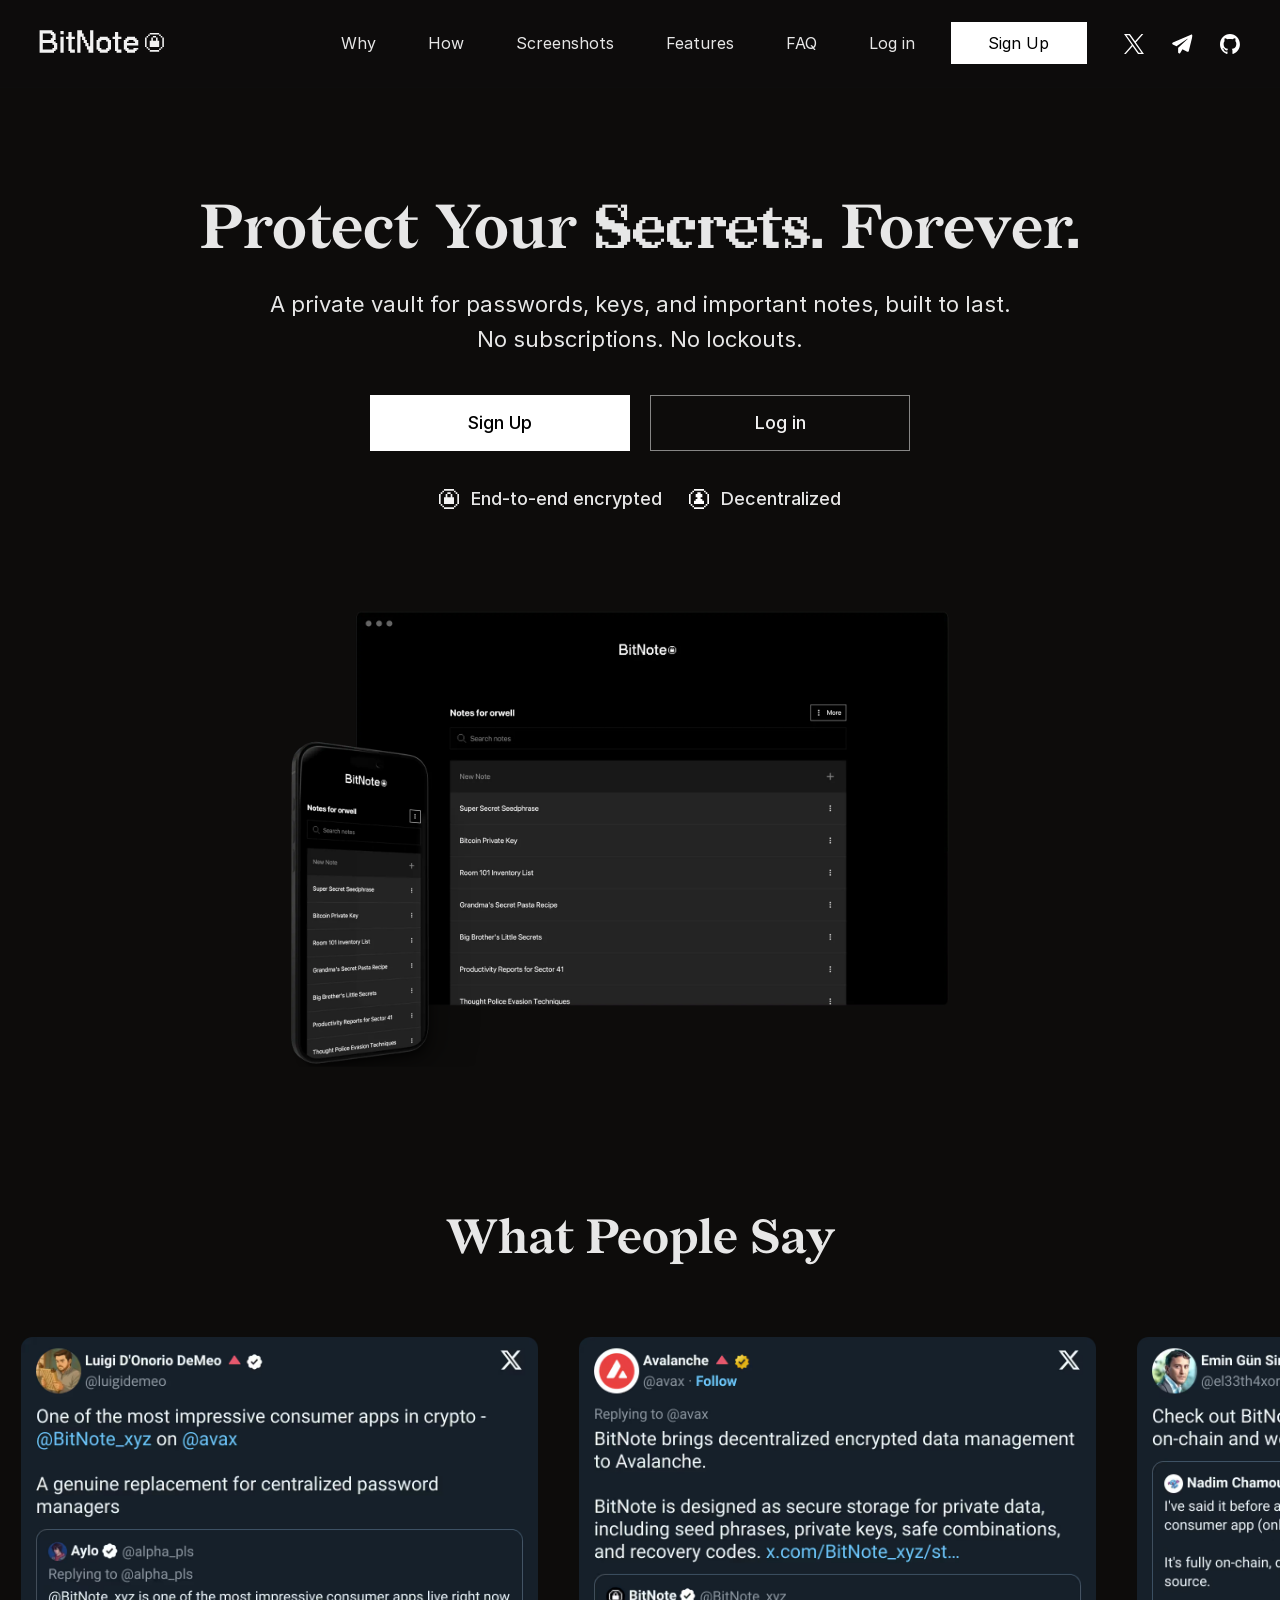
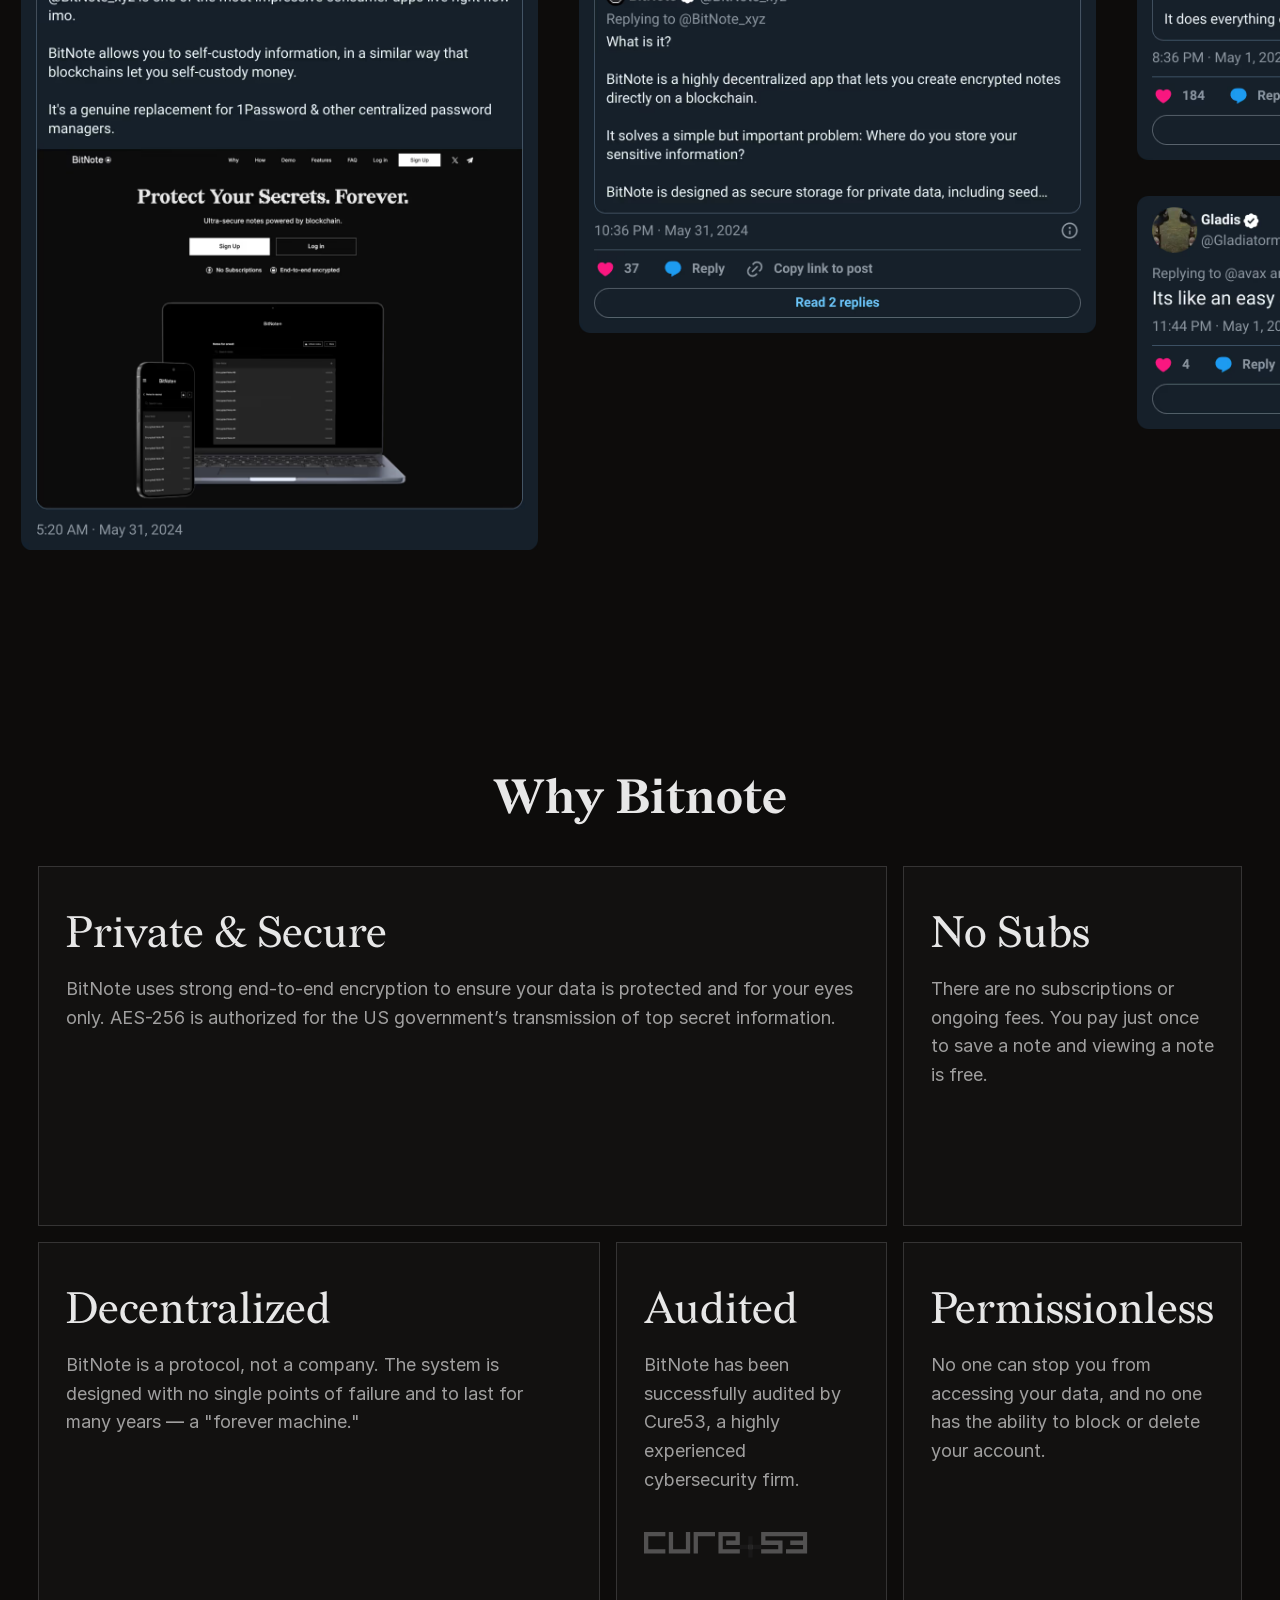
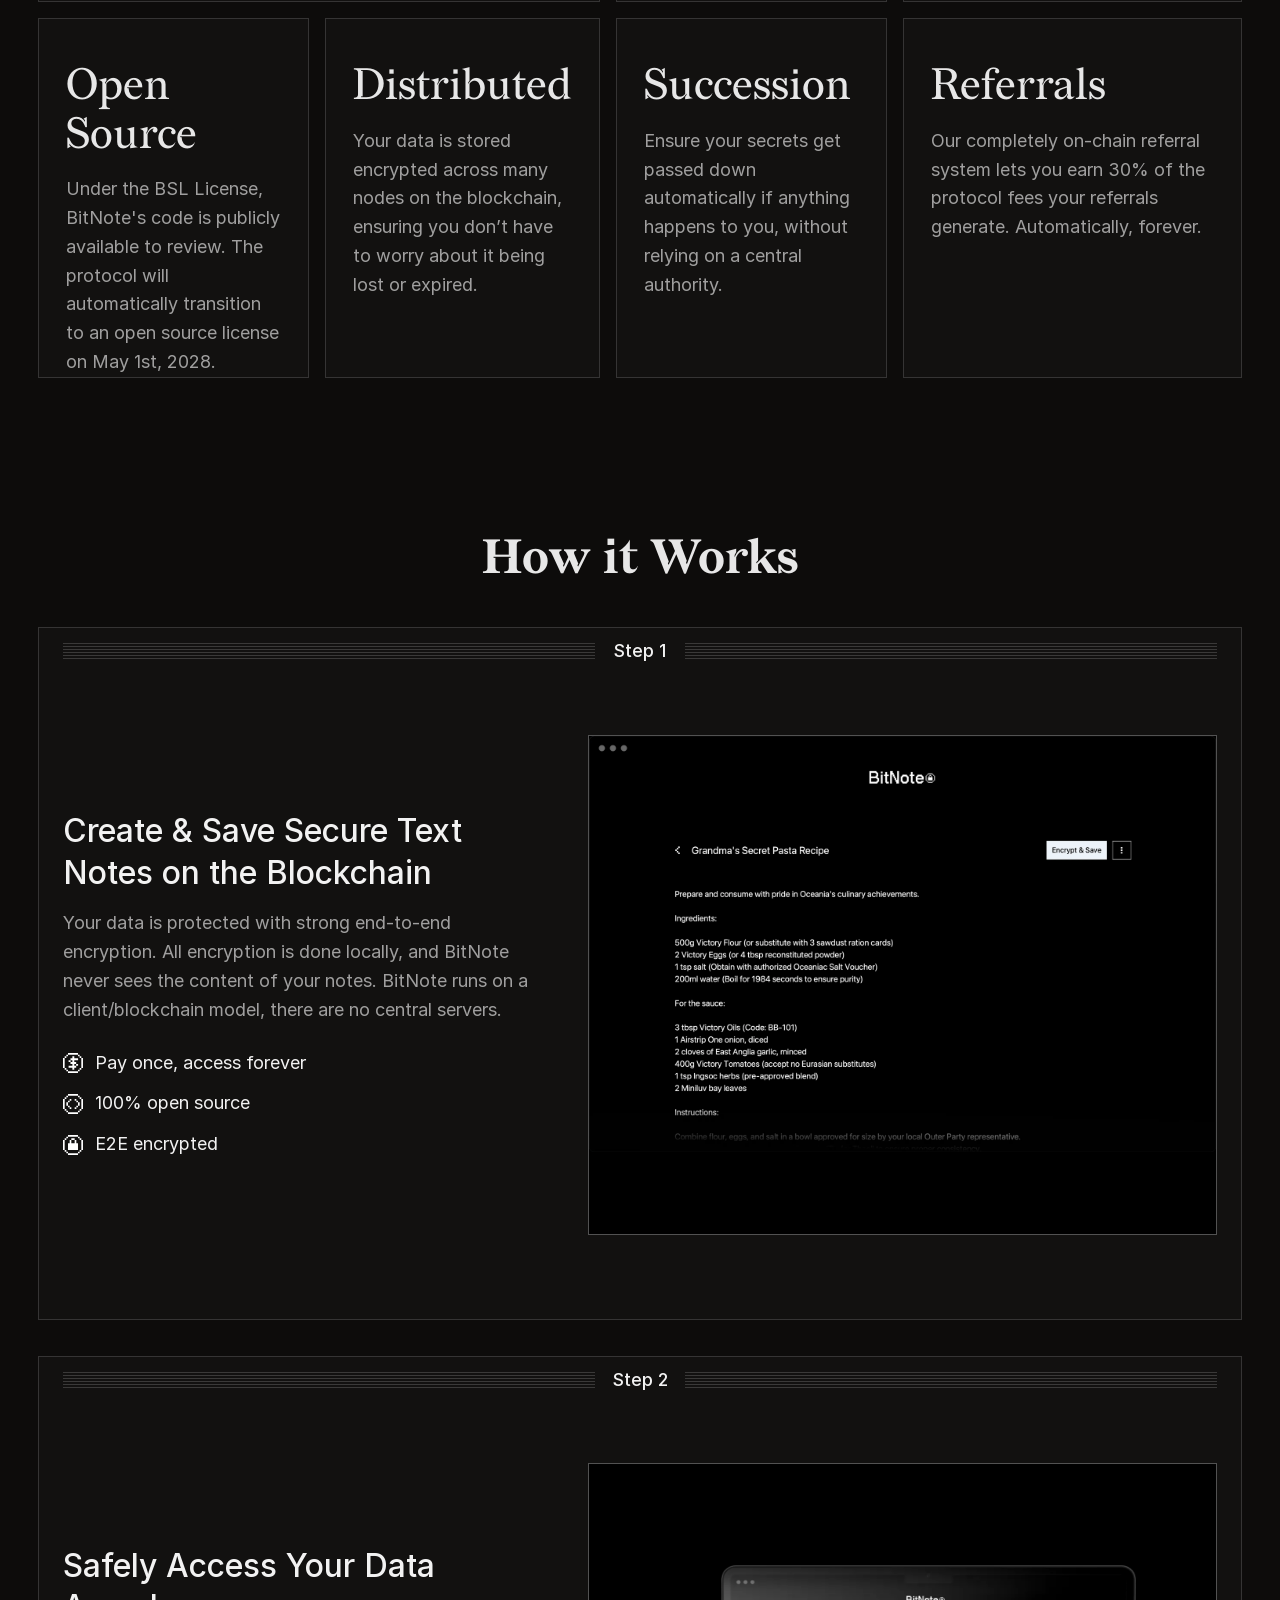
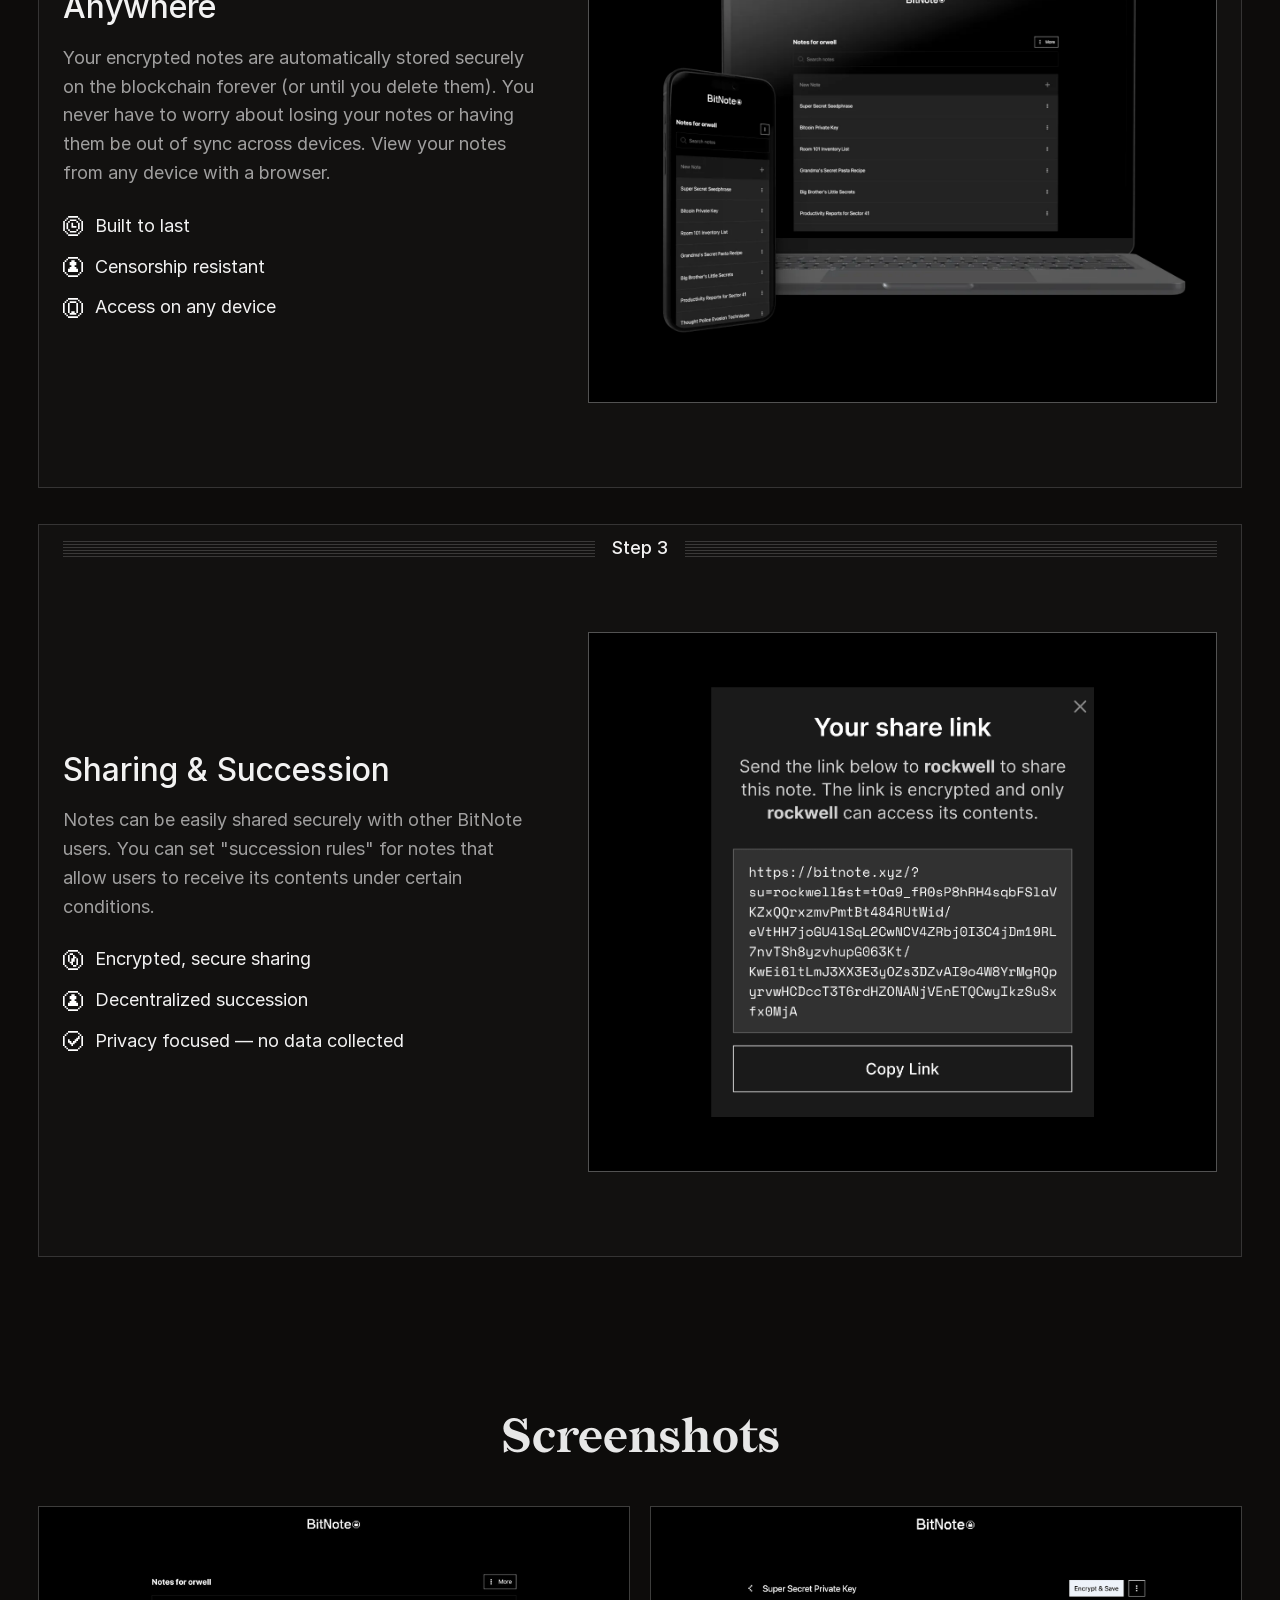
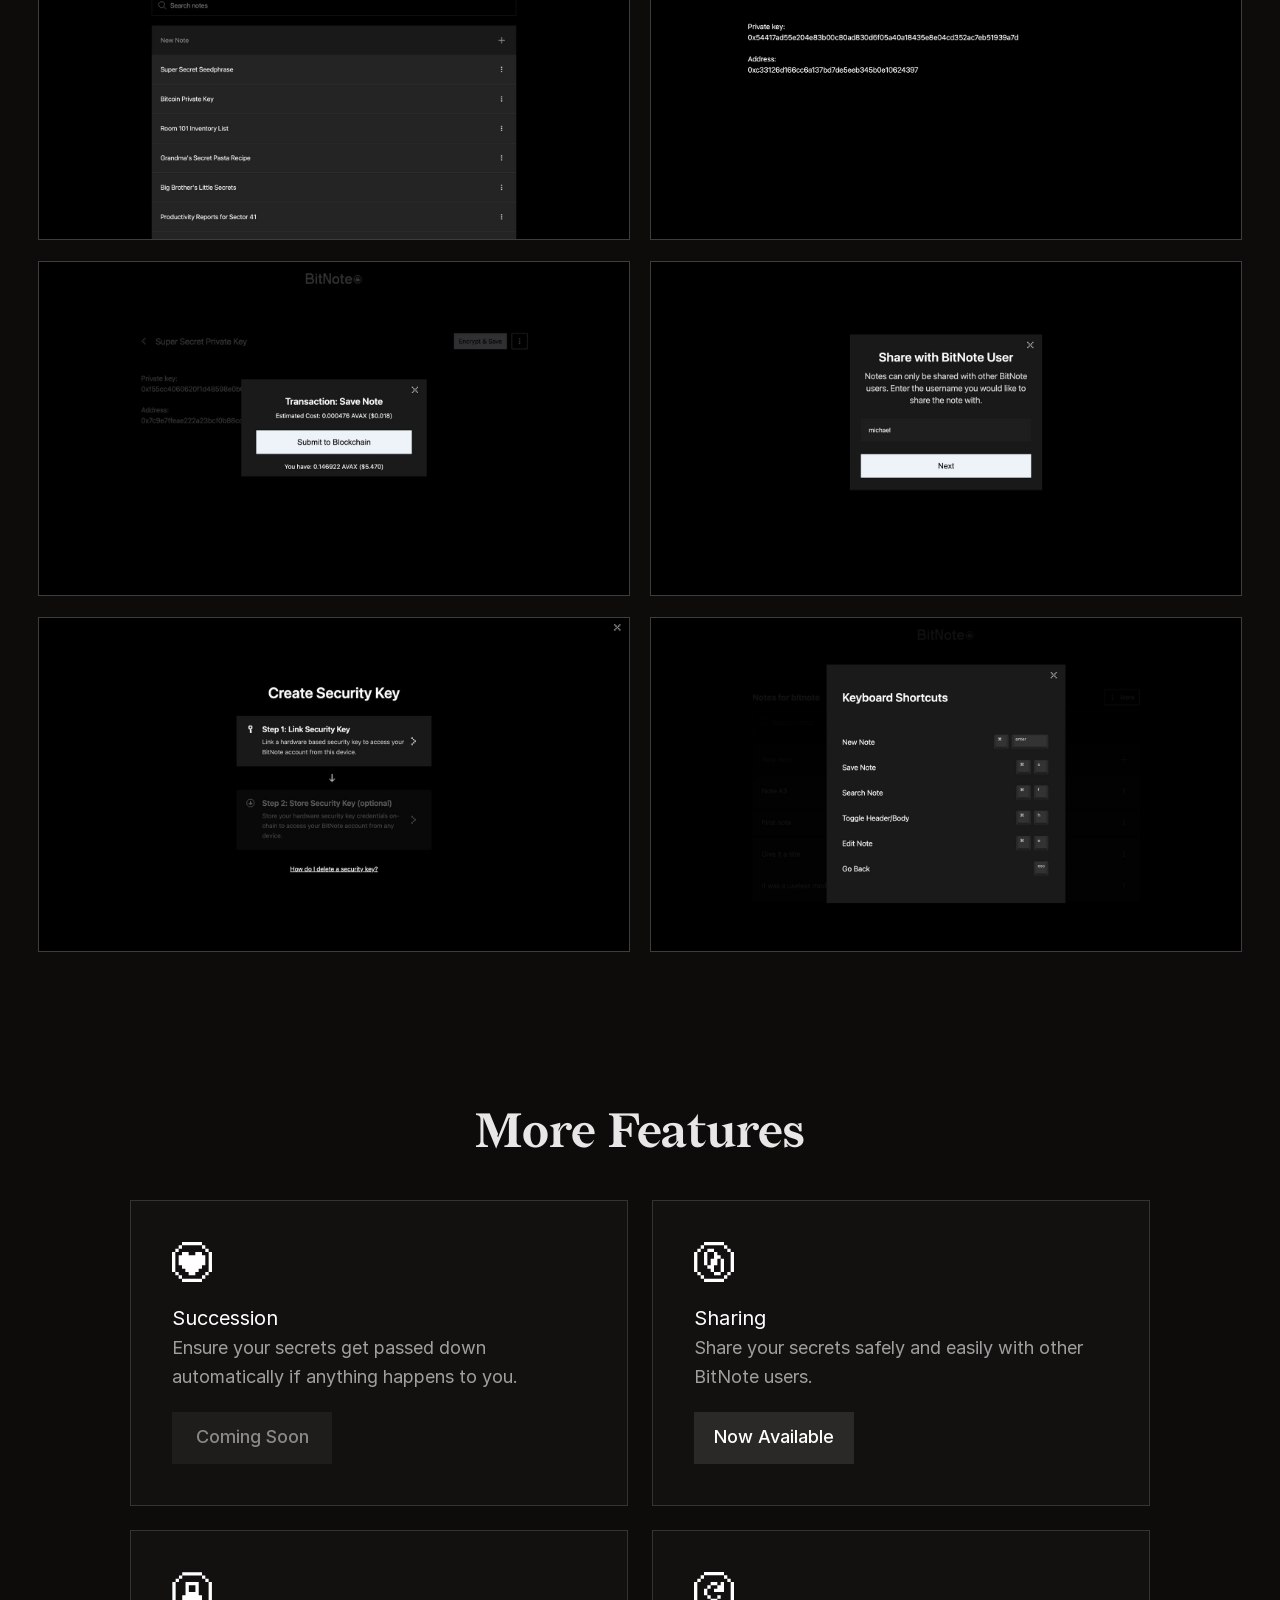
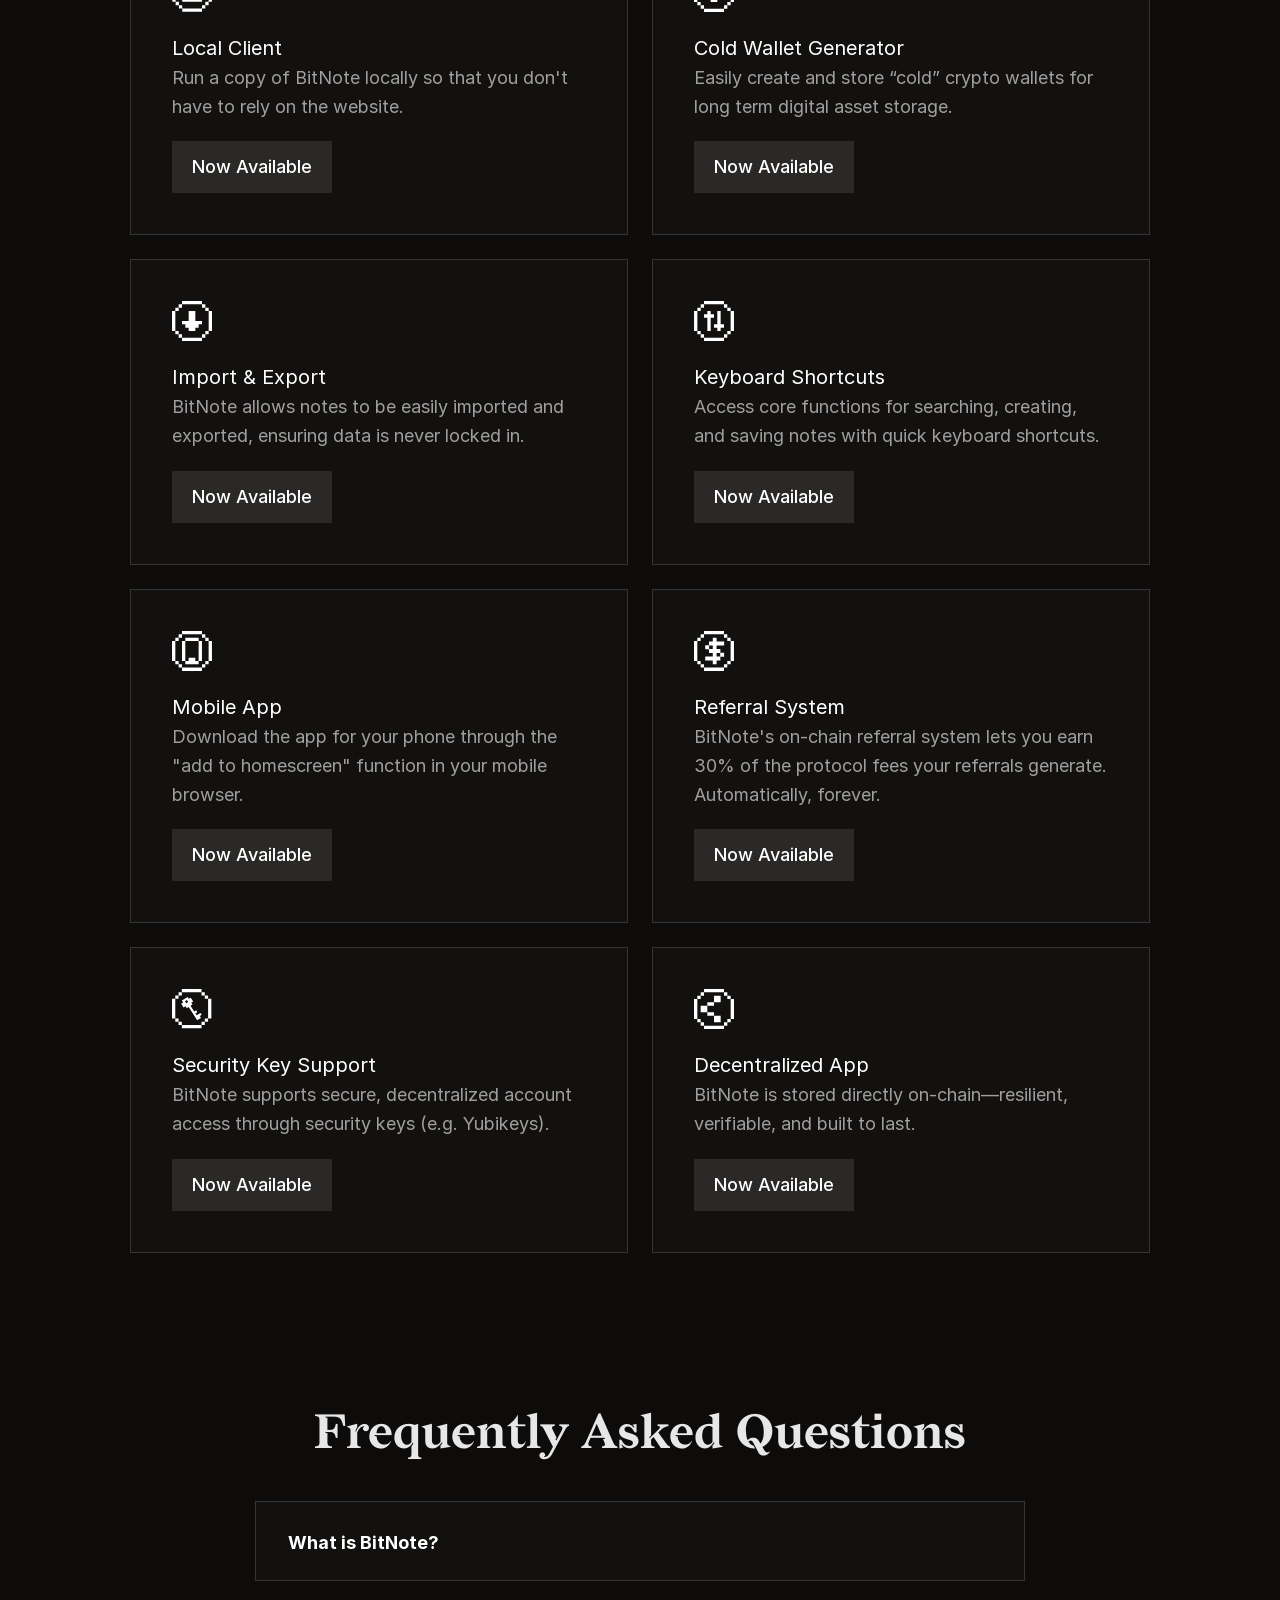
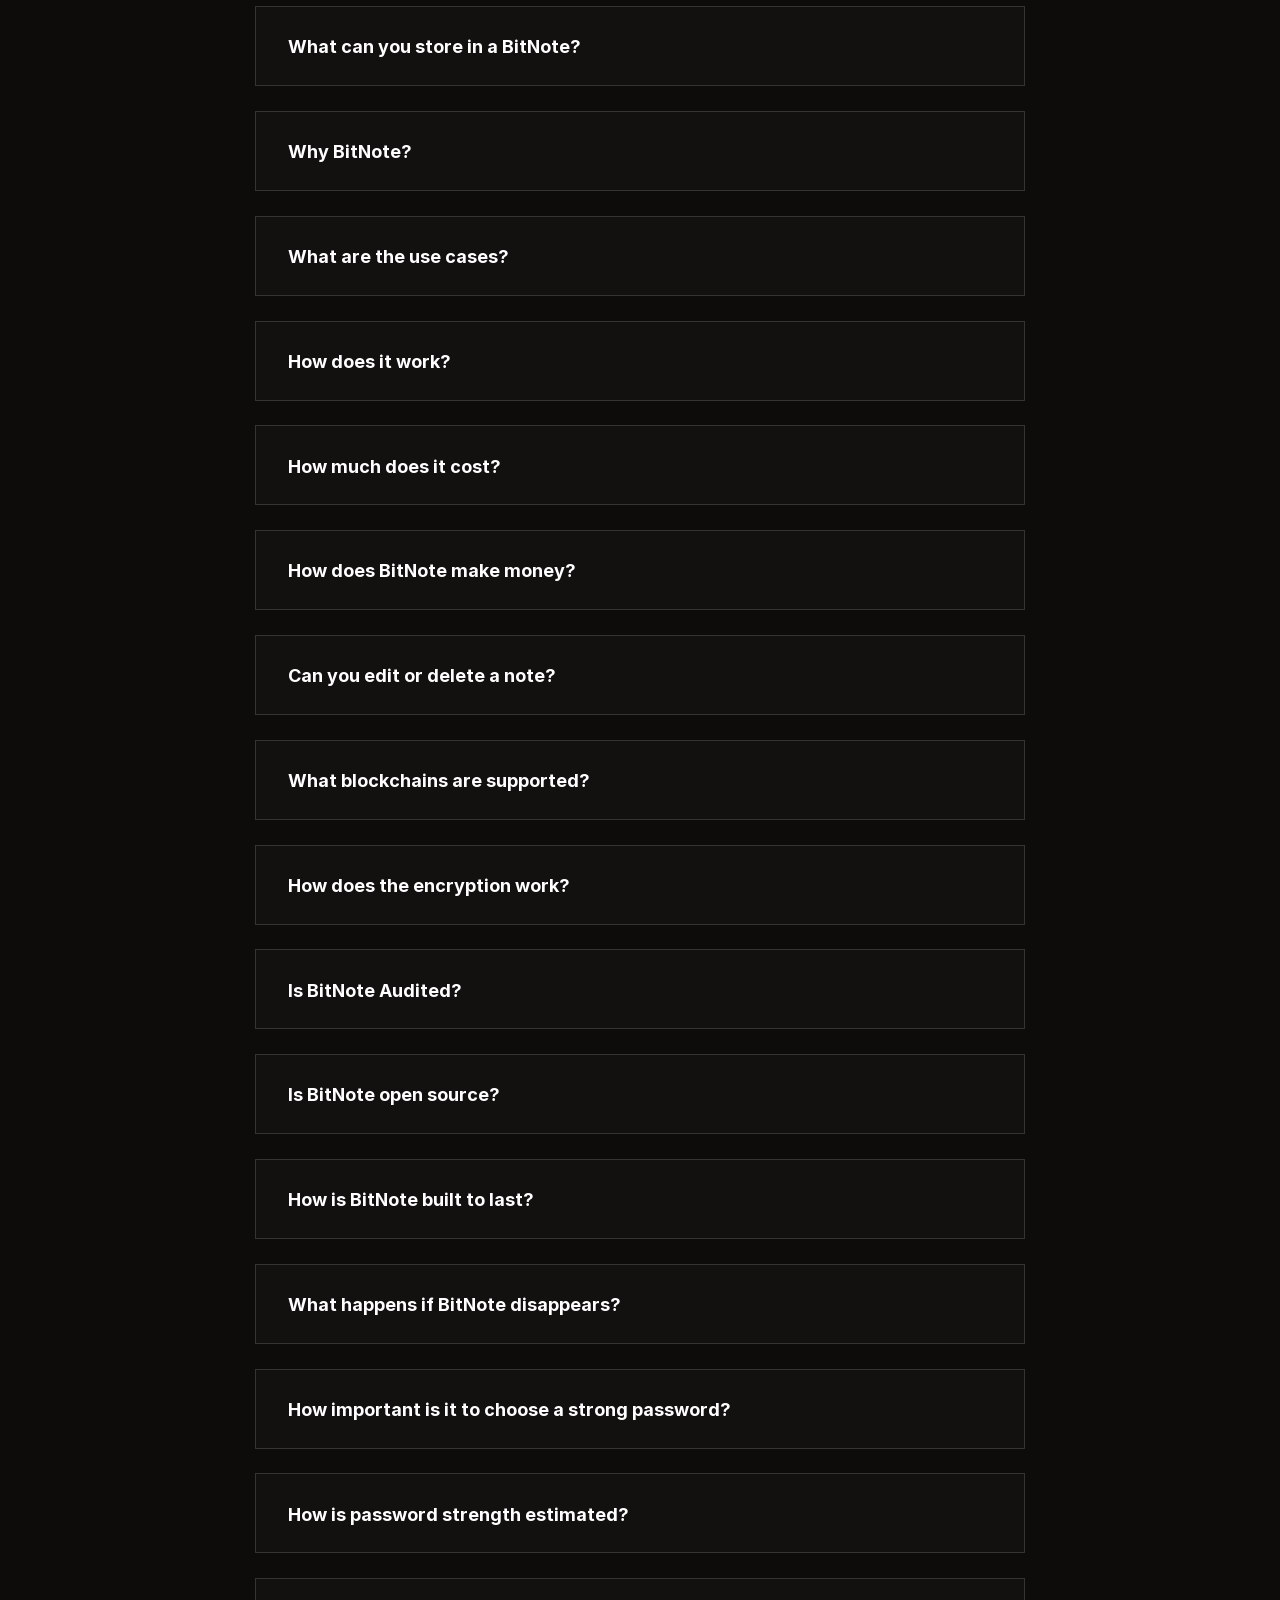
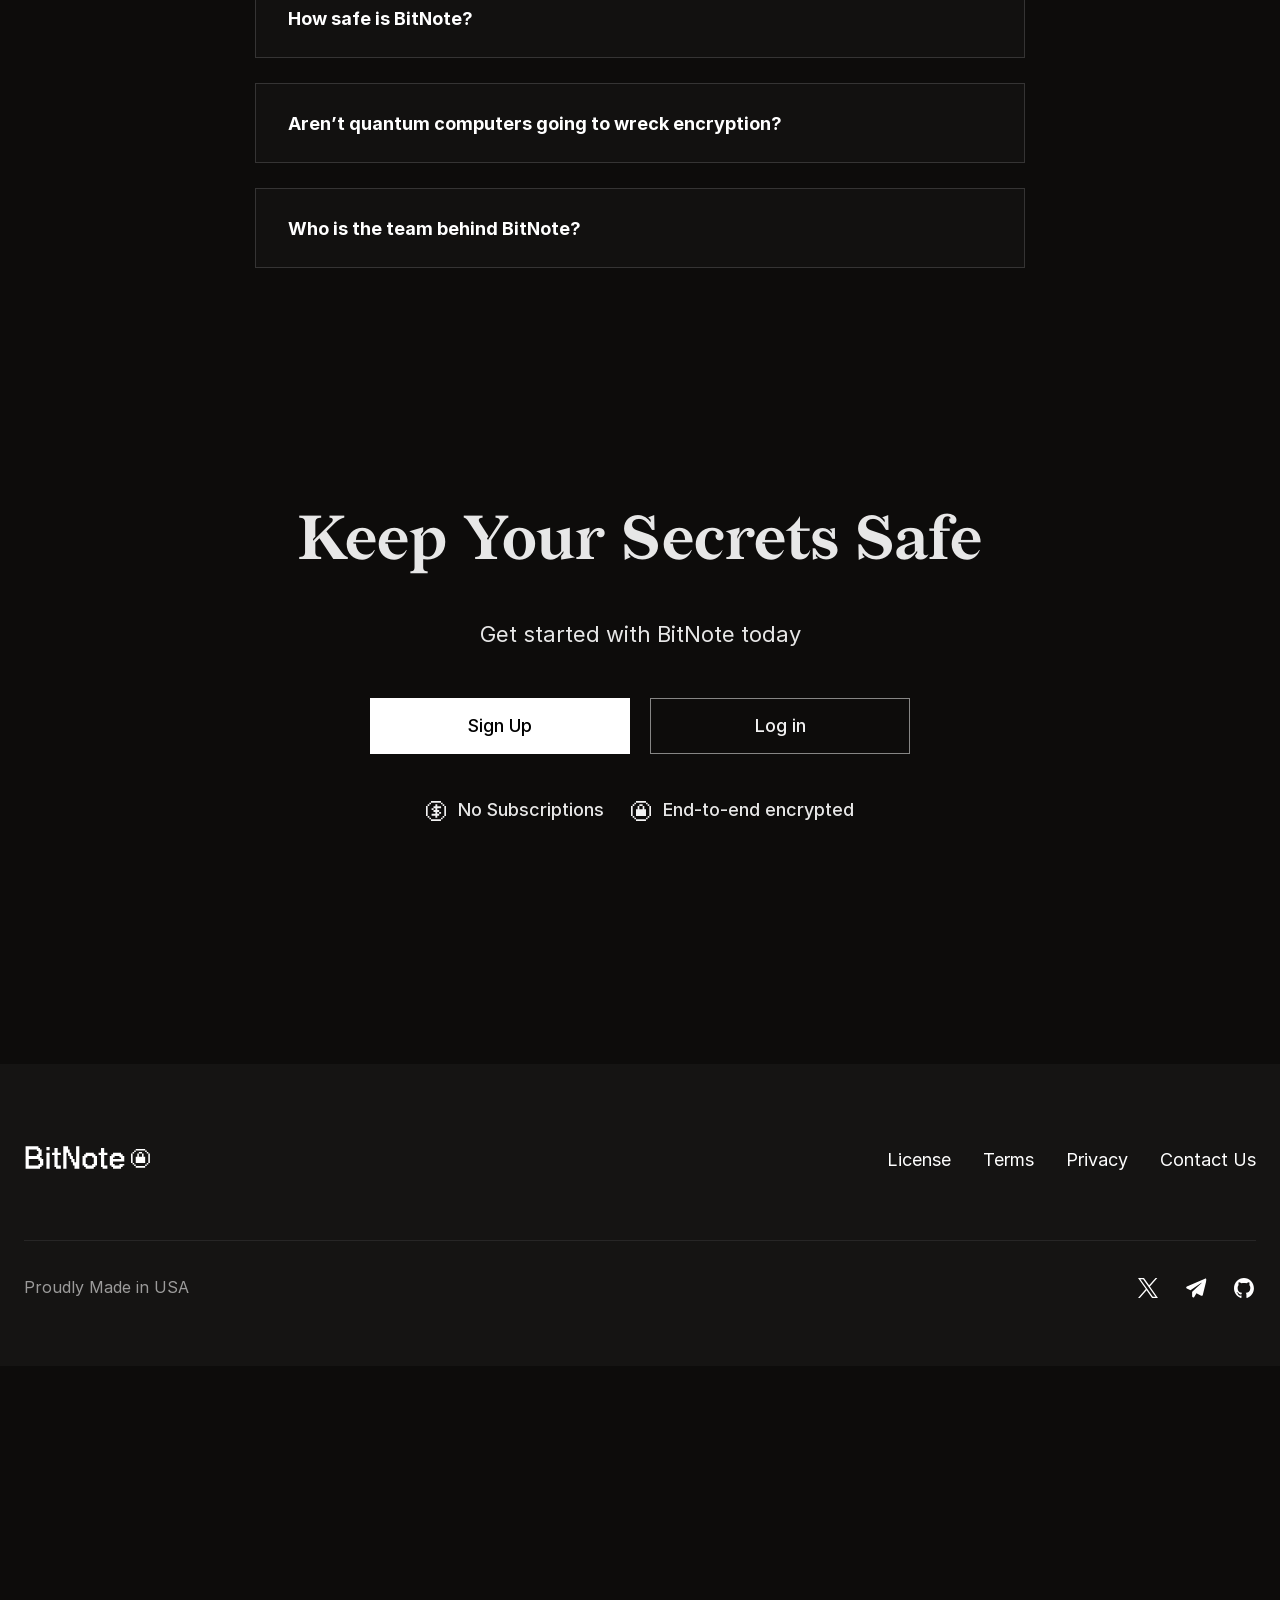
==== website/index.html @ 5cc8fd02 "Add Webflow marketing site under website/ Co-Authored-By: Claude Opus 4.7 (1M context) <noreply@anth" ====
<!DOCTYPE html><!--  This site was created in Webflow. https://webflow.com  --><!--  Last Published: Mon May 04 2026 16:14:19 GMT+0000 (Coordinated Universal Time)  -->
<html data-wf-page="63d429b4398bbf2706a4e667" data-wf-site="63d429b4398bbf8a2ca4e666">
<head>
  <meta charset="utf-8">
  <title>BitNote</title>
  <meta content="A private vault for passwords, keys, and important notes, built to stay yours. No subscriptions. No lockouts." name="description">
  <meta content="BitNote" property="og:title">
  <meta content="A private vault for passwords, keys, and important notes, built to stay yours. No subscriptions. No lockouts." property="og:description">
  <meta content="https://uploads-ssl.webflow.com/63d429b4398bbf8a2ca4e666/660ebd857735e99c477ecf93_BitNote%20Frame%202159%20(2).png" property="og:image">
  <meta content="BitNote" property="twitter:title">
  <meta content="A private vault for passwords, keys, and important notes, built to stay yours. No subscriptions. No lockouts." property="twitter:description">
  <meta content="https://uploads-ssl.webflow.com/63d429b4398bbf8a2ca4e666/660ebd857735e99c477ecf93_BitNote%20Frame%202159%20(2).png" property="twitter:image">
  <meta property="og:type" content="website">
  <meta content="summary_large_image" name="twitter:card">
  <meta content="width=device-width, initial-scale=1" name="viewport">
  <meta content="Webflow" name="generator">
  <link href="css/normalize.css" rel="stylesheet" type="text/css">
  <link href="css/webflow.css" rel="stylesheet" type="text/css">
  <link href="css/bitnote.webflow.css" rel="stylesheet" type="text/css">
  <script type="text/javascript">!function(o,c){var n=c.documentElement,t=" w-mod-";n.className+=t+"js",("ontouchstart"in o||o.DocumentTouch&&c instanceof DocumentTouch)&&(n.className+=t+"touch")}(window,document);</script>
  <link href="images/favicon.png" rel="shortcut icon" type="image/x-icon">
  <link href="images/webclip.png" rel="apple-touch-icon">
  <script>
window.addEventListener("DOMContentLoaded", saveRef);
function saveRef(){
	var ref = window.location.search.match(/ref=0x.{40}/);
	if(ref != null && ref[0] != null)
		appendRefToLinks(ref[0]);
	function appendRefToLinks(ref){
		link_array = ["signup-hero", "login-hero", "signup-nav", "login-nav", "signup-footer", "login-footer"];
		for(var i = 0; i < link_array.length; i++)
			document.getElementById(link_array[i]).href += ((i % 2 != 0) ? "?" : "&") + ref;
	}
}
</script>
</head>
<body class="body">
  <div data-animation="default" data-collapse="medium" data-duration="400" data-easing="ease" data-easing2="ease" role="banner" class="waves-navbar-1 w-nav">
    <div class="waves---nav-container w-container">
      <div class="waves-master-nav-1">
        <a href="index.html" aria-current="page" class="waves---nav-brand-link w-nav-brand w--current"><img src="images/Group-2-1.svg" loading="lazy" alt="" class="waves---brand"></a>
        <div class="waves-right-nav-1">
          <nav role="navigation" class="waves---nav-menu w-nav-menu">
            <a href="#why" class="waves---nav-link w-nav-link">Why</a>
            <a href="#How" class="waves---nav-link w-nav-link">How</a>
            <a href="#screenshots" class="waves---nav-link w-nav-link">Screenshots</a>
            <a href="#feature" class="waves---nav-link w-nav-link">Features</a>
            <a href="#faq-section" class="waves---nav-link w-nav-link">FAQ</a>
            <a href="https://app.bitnote.xyz/" id="login-nav" data-w-id="03584a58-daba-7d0c-2699-1fc01becd3f2" class="waves---nav-link w-nav-link">Log in</a>
            <div class="buy-cta-wrapper nav">
              <a id="signup-nav" data-w-id="03584a58-daba-7d0c-2699-1fc01becd3f5" href="https://app.bitnote.xyz/?sign_up" class="button nav w-inline-block">
                <div id="btn-buy-top-text" class="button-text smaller">Sign Up</div>
                <div class="loader-wrapper">
                  <div class="lottie-animation dots" data-w-id="03584a58-daba-7d0c-2699-1fc01becd3f9" data-animation-type="lottie" data-src="https://uploads-ssl.webflow.com/603f81a030681fc5683d7a3a/65b01b48a909b5d34282fc3a_loading-white.json" data-loop="1" data-direction="1" data-autoplay="1" data-is-ix2-target="0" data-renderer="svg" data-default-duration="1.2666666666666666" data-duration="0" data-loading="eager"></div>
                </div>
              </a>
            </div>
            <div class="waves-bottom-right-footer-1 nav-margin">
              <a href="https://x.com/BitNote_xyz" target="_blank" class="w-inline-block"><img src="images/Starter-2.0.svg" loading="lazy" alt="" class="waves-icon-24"></a>
              <a href="https://t.me/bitnote_xyz" target="_blank" class="w-inline-block"><img src="images/Frame-2.svg" loading="lazy" alt="" class="waves-icon-24"></a>
              <a href="https://github.com/RockwellShah/bitnote" target="_blank" class="w-inline-block"><img src="images/Frame.svg" loading="lazy" alt="" class="waves-icon-24"></a>
            </div>
          </nav>
          <div class="waves---nav-buttons-right">
            <div class="waves---menu-button w-nav-button">
              <div class="waves---hamburger-icon w-icon-nav-menu"></div>
            </div>
          </div>
        </div>
      </div>
    </div>
  </div>
  <div class="manifesto-pop-up">
    <div class="div-block-146">
      <h1 class="heading-4">Why Bitnote?</h1>
      <p class="faq-answer">We created BitNote because we ran into an annoying problem: where do you store secret information?<br><br>The traditional advice is to use a fireproof safe that is bolted to the ground in a hidden place in your house. That’s great advice if you’re Batman. Unfortunately, for the rest of us that kind of physical security is not really feasible.<br><br>Many people turn to centralized password managers like 1Password or Lastpass. Not only can these have pricey subscriptions and the threat of going out of business, they can also have a lot of <a href="https://www.theverge.com/2022/12/22/23523322/lastpass-data-breach-cloud-encrypted-password-vault-hackers" class="citation">security issues</a>. And because they are not open source, you never really know what’s going on with your data.<br><br>Even open source alternatives like Bitwarden can have frustrating flaws, like the ability to permanently <a href="https://www.reddit.com/r/Bitwarden/comments/12r7adt/deleted_by_user/?utm_source=share&amp;utm_medium=ios_app&amp;utm_name=ioscss&amp;utm_content=1&amp;utm_term=1" class="citation">delete your vault</a> if someone gets access to your email or having<a href="https://www.reddit.com/r/Bitwarden/comments/ylk6qh/why_cant_i_log_in_to_my_bitwarden_firefox_plugin/" class="citation"> access blocked</a> because you use a VPN. <br><br>We’ve seen people store sensitive information in their Apple, Google, or Microsoft accounts (only sometimes encrypted), but what happens when they randomly decide to <a href="https://www.androidauthority.com/google-account-banned-1054640/" target="_blank" class="citation">ban you</a> or you get <a href="https://www.reddit.com/r/technology/comments/11cr7m5/a_woman_who_got_locked_out_of_her_apple_account/?utm_source=share&amp;utm_medium=ios_app&amp;utm_name=iossmf" class="citation">locked out </a>of your account? Or worse, someone steals your phone and pin and now has access to everything.<br><br>We’ve seen people concoct crazy “security” practices like <a href="https://www.reddit.com/r/CryptoCurrency/comments/yl120v/get_ready_to_murder_me_in_the_comments_i_lost_my/?utm_source=share&amp;utm_medium=ios_app&amp;utm_name=iossmf" class="citation">this poor soul</a>, who split his crypto seedphrase between four excel files only to lose the data in a harddrive crash.<br><br>Even people who have high technical competency, like Bitcoin core developers, can have <a href="https://gizmodo.com/bitcoin-price-hack-217-btc-og-developer-luke-dashjr-1849944799" target="_blank" class="citation">questionable security practices</a> leading to hacks.<br><br>We searched for something that could store our secrets safely that would solve these issues. Decentralized, censorship resistant, permissionless, open source, private, permanent storage that is highly secure but easily usable and accessible. And we didn’t find it. So we built BitNote.<br><br>BitNote is built with simple, time tested technology: HTML, CSS, and Javascript. No frameworks. The entire app comes in well under 1MB in total size and is very fast. It’s designed to have no centralized dependencies and be resilient for many years to come––a &quot;forever machine.&quot;<br><br>What&#x27;s next? On the roadmap we&#x27;re excited to solve the next big problem: how do you automatically pass down your important information if something happens to you? Decentralized succession will unlock a number of new, important use cases.<br></p>
      <div id="btn-buy-hsafsa" data-w-id="998735a1-293d-d0a9-416c-be68d4126475" class="button close">
        <div id="btn-buy-top-text" class="button-text">Close</div><img src="images/Bitnote-Deck-Union.svg" loading="lazy" alt="" class="image-21 close">
        <div class="loader-wrapper">
          <div class="lottie-animation dots" data-w-id="998735a1-293d-d0a9-416c-be68d412647a" data-animation-type="lottie" data-src="https://uploads-ssl.webflow.com/603f81a030681fc5683d7a3a/65b01b48a909b5d34282fc3a_loading-white.json" data-loop="1" data-direction="1" data-autoplay="1" data-is-ix2-target="0" data-renderer="svg" data-default-duration="1.2666666666666666" data-duration="0" data-loading="eager"></div>
        </div>
      </div>
    </div>
  </div>
  <div class="wrapper gradient">
    <div class="page-container">
      <section class="section hero">
        <div class="div-block-150">
          <div class="div-block-148">
            <div class="div-block-151">
              <h1 class="heading">Protect Your <span class="text-span-2">Secrets</span>. Forever.</h1>
              <p class="subheading">A private vault for passwords, keys, and important notes, built to last. <br>No subscriptions. No lockouts.<br></p>
            </div>
          </div>
          <div class="div-block-149">
            <div class="buy-cta-wrapper">
              <a id="signup-hero" href="https://app.bitnote.xyz/?sign_up" class="button w-inline-block">
                <div id="btn-buy-top-text" class="button-text">Sign Up</div>
                <div class="loader-wrapper">
                  <div class="lottie-animation dots" data-w-id="2c367e0b-269d-0bc3-bffa-7c46e58ef596" data-animation-type="lottie" data-src="https://uploads-ssl.webflow.com/603f81a030681fc5683d7a3a/607dd4258b231430b5f5e842_lf30_editor_fxv9gbl0.json" data-loop="1" data-direction="1" data-autoplay="1" data-is-ix2-target="0" data-renderer="svg" data-default-duration="1.2666666666666666" data-duration="0" data-loading="eager"></div>
                </div>
              </a>
              <a id="login-hero" href="https://app.bitnote.xyz/" class="button hsa w-inline-block">
                <div id="btn-buy-top-text" class="button-text">Log in</div>
                <div class="loader-wrapper">
                  <div class="lottie-animation dots" data-w-id="2c367e0b-269d-0bc3-bffa-7c46e58ef59b" data-animation-type="lottie" data-src="https://uploads-ssl.webflow.com/603f81a030681fc5683d7a3a/65b01b48a909b5d34282fc3a_loading-white.json" data-loop="1" data-direction="1" data-autoplay="1" data-is-ix2-target="0" data-renderer="svg" data-default-duration="1.2666666666666666" data-duration="0" data-loading="eager"></div>
                </div>
              </a>
            </div>
            <div class="div-block-144">
              <div class="div-block-143"><img src="images/Starter-2.svg" loading="lazy" alt="" class="image-26">
                <div class="button-text">End-to-end encrypted</div>
              </div>
              <div class="div-block-143"><img src="images/Vector-2.svg" loading="lazy" alt="" class="image-19">
                <div class="button-text">Decentralized</div>
              </div>
            </div>
          </div>
        </div><img src="images/hero_image_1.webp" loading="lazy" sizes="(max-width: 4847px) 100vw, 4847px" srcset="images/hero_image_1hero_image.webp 500w, images/hero_image_1hero_image.webp 800w, images/hero_image_1hero_image.webp 1080w, images/hero_image_1hero_image.webp 1600w, images/hero_image_1hero_image.webp 2000w, images/hero_image_1hero_image.webp 2600w, images/hero_image_1hero_image.webp 3200w, images/hero_image_1.webp 4847w" alt=""><img src="images/hero_image_1.webp" loading="lazy" sizes="(max-width: 4847px) 100vw, 4847px" srcset="images/hero_image_1hero_image.webp 500w, images/hero_image_1hero_image.webp 800w, images/hero_image_1hero_image.webp 1080w, images/hero_image_1hero_image.webp 1600w, images/hero_image_1hero_image.webp 2000w, images/hero_image_1hero_image.webp 2600w, images/hero_image_1hero_image.webp 3200w, images/hero_image_1.webp 4847w" alt="" class="image-20">
      </section>
    </div>
  </div>
  <section id="what-people-say" class="section no-margin">
    <h2 class="heading-2">What People Say</h2>
    <div class="marquee-wrapper">
      <div class="custom-code w-embed">
        <style>
.marquee-track-mobile {
 -webkit-scrollbar {
  display: none;
  -ms-overflow-style: none;  /* IE and Edge */
  scrollbar-width: none;
}
}
.marquee-track {
  position: absolute;
  white-space: nowrap;
  will-change: transform;
  animation: marquee-horizontal 60s linear infinite;
  /* manipulate the speed of the marquee by changing "40s" line above*/
}
@keyframes marquee-horizontal {
  from { transform: translateX(0); }
  to { transform: translateX(-50%); }
}
@media only screen and (min-width: 992px) {
  .marquee-track:hover {
    animation-play-state: paused;
  }
}
</style>
      </div>
      <div class="marquee-track">
        <div class="marquee-list">
          <div class="marquee-item">
            <a href="https://x.com/luigidemeo/status/1796517135675760729" target="_blank" class="w-inline-block"><img src="images/tweet_1796517135675760729_20250429_155754_via_10015_io_1.avif" loading="lazy" sizes="(max-width: 1100px) 100vw, 1100px" srcset="images/tweet_1796517135675760729_20250429_155754_via_10015_io_1tweet_1796517135675760729_20250429_155754_via_10015_io.avif 500w, images/tweet_1796517135675760729_20250429_155754_via_10015_io_1.avif 1100w" alt=""></a>
          </div>
          <div class="marquee-item">
            <a href="https://x.com/avax/status/1796641884514730106" target="_blank" class="w-inline-block"><img src="images/tweet_1796641884514730106_20240729_193949_via_10015_io_1.avif" loading="lazy" sizes="(max-width: 1100px) 100vw, 1100px" srcset="images/tweet_1796641884514730106_20240729_193949_via_10015_io_1tweet_1796641884514730106_20240729_193949_via_10015_io.avif 500w, images/tweet_1796641884514730106_20240729_193949_via_10015_io_1.avif 1100w" alt=""></a>
          </div>
          <div class="marquee-item">
            <a href="https://x.com/el33th4xor/status/1785740130470240404" target="_blank" class="w-inline-block"><img src="images/tweet_1785740130470240404_20240806_183820_via_10015_io_1.avif" loading="lazy" sizes="(max-width: 1100px) 100vw, 1100px" srcset="images/tweet_1785740130470240404_20240806_183820_via_10015_io_1tweet_1785740130470240404_20240806_183820_via_10015_io.avif 500w, images/tweet_1785740130470240404_20240806_183820_via_10015_io_1.avif 1100w" alt=""></a>
            <a href="https://x.com/avax/status/1796641884514730106" target="_blank" class="w-inline-block"><img src="images/tweet_1785787513048559872_20240806_191632_via_10015_io_1.avif" loading="lazy" sizes="(max-width: 1100px) 100vw, 1100px" srcset="images/tweet_1785787513048559872_20240806_191632_via_10015_io_1tweet_1785787513048559872_20240806_191632_via_10015_io.avif 500w, images/tweet_1785787513048559872_20240806_191632_via_10015_io_1.avif 1100w" alt=""></a>
          </div>
          <div class="marquee-item">
            <a href="https://x.com/dsubwun/status/1796389204316057735" target="_blank" class="w-inline-block"><img src="images/tweet_1796389204316057735_20240729_194011_via_10015_io_1.avif" loading="lazy" sizes="(max-width: 1100px) 100vw, 1100px" srcset="images/tweet_1796389204316057735_20240729_194011_via_10015_io_1tweet_1796389204316057735_20240729_194011_via_10015_io.avif 500w, images/tweet_1796389204316057735_20240729_194011_via_10015_io_1.avif 1100w" alt="" class="image-30"></a>
            <a href="https://x.com/Gladiatorm0de/status/1785787513048559872" target="_blank" class="w-inline-block"><img src="images/tweet_1783109154485264820_20240806_183955_via_10015_io_1.avif" loading="lazy" sizes="(max-width: 1100px) 100vw, 1100px" srcset="images/tweet_1783109154485264820_20240806_183955_via_10015_io_1tweet_1783109154485264820_20240806_183955_via_10015_io.avif 500w, images/tweet_1783109154485264820_20240806_183955_via_10015_io_1.avif 1100w" alt="" class="image-30"></a>
          </div>
          <div class="marquee-item">
            <a href="https://x.com/vrumbleapp/status/1800719161074815067" target="_blank" class="w-inline-block"><img src="images/tweet_1800719161074815067_20240729_192801_via_10015_io_1.avif" loading="lazy" sizes="(max-width: 1100px) 100vw, 1100px" srcset="images/tweet_1800719161074815067_20240729_192801_via_10015_io_1tweet_1800719161074815067_20240729_192801_via_10015_io.avif 500w, images/tweet_1800719161074815067_20240729_192801_via_10015_io_1.avif 1100w" alt=""></a>
            <a href="https://x.com/captainsolana/status/1796389563423674391" target="_blank" class="w-inline-block"><img src="images/tweet_1796389563423674391_20240729_195307_via_10015_io_1.avif" loading="lazy" sizes="(max-width: 1100px) 100vw, 1100px" srcset="images/tweet_1796389563423674391_20240729_195307_via_10015_io_1tweet_1796389563423674391_20240729_195307_via_10015_io.avif 500w, images/tweet_1796389563423674391_20240729_195307_via_10015_io_1.avif 1100w" alt=""></a>
          </div>
          <div class="marquee-item"><img src="images/tweet_1796258076397384181_20240729_195338_via_10015_io_1.avif" loading="lazy" sizes="(max-width: 1100px) 100vw, 1100px" srcset="images/tweet_1796258076397384181_20240729_195338_via_10015_io_1tweet_1796258076397384181_20240729_195338_via_10015_io.avif 500w, images/tweet_1796258076397384181_20240729_195338_via_10015_io_1.avif 1100w" alt=""></div>
          <div class="marquee-item">
            <a href="https://x.com/Cryptokinder/status/1800953177308848428" target="_blank" class="w-inline-block"><img src="images/tweet_1800953177308848428_20240729_192559_via_10015_io_1.avif" loading="lazy" sizes="(max-width: 1100px) 100vw, 1100px" srcset="images/tweet_1800953177308848428_20240729_192559_via_10015_io_1tweet_1800953177308848428_20240729_192559_via_10015_io.avif 500w, images/tweet_1800953177308848428_20240729_192559_via_10015_io_1.avif 1100w" alt=""></a>
            <a href="https://x.com/AVAXBot9000/status/1797753996360454406" target="_blank" class="w-inline-block"><img src="images/tweet_1797753996360454406_20240729_192829_via_10015_io_1.avif" loading="lazy" sizes="(max-width: 1100px) 100vw, 1100px" srcset="images/tweet_1797753996360454406_20240729_192829_via_10015_io_1tweet_1797753996360454406_20240729_192829_via_10015_io.avif 500w, images/tweet_1797753996360454406_20240729_192829_via_10015_io_1.avif 1100w" alt=""></a>
            <a href="https://x.com/AVAXBot9000/status/1797753996360454406" target="_blank" class="w-inline-block"><img src="images/tweet_1771638763434762600_20240806_191639_via_10015_io_1.avif" loading="lazy" sizes="(max-width: 1100px) 100vw, 1100px" srcset="images/tweet_1771638763434762600_20240806_191639_via_10015_io_1tweet_1771638763434762600_20240806_191639_via_10015_io.avif 500w, images/tweet_1771638763434762600_20240806_191639_via_10015_io_1.avif 1100w" alt=""></a>
          </div>
        </div>
        <div class="marquee-list">
          <div class="marquee-item">
            <a href="https://x.com/luigidemeo/status/1796517135675760729" target="_blank" class="w-inline-block"><img src="images/tweet_1796517135675760729_20250429_155754_via_10015_io_1.avif" loading="lazy" sizes="(max-width: 1100px) 100vw, 1100px" srcset="images/tweet_1796517135675760729_20250429_155754_via_10015_io_1tweet_1796517135675760729_20250429_155754_via_10015_io.avif 500w, images/tweet_1796517135675760729_20250429_155754_via_10015_io_1.avif 1100w" alt=""></a>
          </div>
          <div class="marquee-item">
            <a href="https://x.com/avax/status/1796641884514730106" target="_blank" class="w-inline-block"><img src="images/tweet_1796641884514730106_20240729_193949_via_10015_io_1.avif" loading="lazy" sizes="(max-width: 1100px) 100vw, 1100px" srcset="images/tweet_1796641884514730106_20240729_193949_via_10015_io_1tweet_1796641884514730106_20240729_193949_via_10015_io.avif 500w, images/tweet_1796641884514730106_20240729_193949_via_10015_io_1.avif 1100w" alt=""></a>
          </div>
          <div class="marquee-item">
            <a href="https://x.com/el33th4xor/status/1785740130470240404" target="_blank" class="w-inline-block"><img src="images/tweet_1785740130470240404_20240806_183820_via_10015_io_1.avif" loading="lazy" sizes="(max-width: 1100px) 100vw, 1100px" srcset="images/tweet_1785740130470240404_20240806_183820_via_10015_io_1tweet_1785740130470240404_20240806_183820_via_10015_io.avif 500w, images/tweet_1785740130470240404_20240806_183820_via_10015_io_1.avif 1100w" alt=""></a>
            <a href="https://x.com/avax/status/1796641884514730106" target="_blank" class="w-inline-block"><img src="images/tweet_1785787513048559872_20240806_191632_via_10015_io_1.avif" loading="lazy" sizes="(max-width: 1100px) 100vw, 1100px" srcset="images/tweet_1785787513048559872_20240806_191632_via_10015_io_1tweet_1785787513048559872_20240806_191632_via_10015_io.avif 500w, images/tweet_1785787513048559872_20240806_191632_via_10015_io_1.avif 1100w" alt=""></a>
          </div>
          <div class="marquee-item">
            <a href="https://x.com/dsubwun/status/1796389204316057735" target="_blank" class="w-inline-block"><img src="images/tweet_1796389204316057735_20240729_194011_via_10015_io_1.avif" loading="lazy" sizes="(max-width: 1100px) 100vw, 1100px" srcset="images/tweet_1796389204316057735_20240729_194011_via_10015_io_1tweet_1796389204316057735_20240729_194011_via_10015_io.avif 500w, images/tweet_1796389204316057735_20240729_194011_via_10015_io_1.avif 1100w" alt="" class="image-30"></a>
            <a href="https://x.com/Gladiatorm0de/status/1785787513048559872" target="_blank" class="w-inline-block"><img src="images/tweet_1783109154485264820_20240806_183955_via_10015_io_1.avif" loading="lazy" sizes="(max-width: 1100px) 100vw, 1100px" srcset="images/tweet_1783109154485264820_20240806_183955_via_10015_io_1tweet_1783109154485264820_20240806_183955_via_10015_io.avif 500w, images/tweet_1783109154485264820_20240806_183955_via_10015_io_1.avif 1100w" alt="" class="image-30"></a>
          </div>
          <div class="marquee-item">
            <a href="https://x.com/vrumbleapp/status/1800719161074815067" target="_blank" class="w-inline-block"><img src="images/tweet_1800719161074815067_20240729_192801_via_10015_io_1.avif" loading="lazy" sizes="(max-width: 1100px) 100vw, 1100px" srcset="images/tweet_1800719161074815067_20240729_192801_via_10015_io_1tweet_1800719161074815067_20240729_192801_via_10015_io.avif 500w, images/tweet_1800719161074815067_20240729_192801_via_10015_io_1.avif 1100w" alt=""></a>
            <a href="https://x.com/captainsolana/status/1796389563423674391" target="_blank" class="w-inline-block"><img src="images/tweet_1796389563423674391_20240729_195307_via_10015_io_1.avif" loading="lazy" sizes="(max-width: 1100px) 100vw, 1100px" srcset="images/tweet_1796389563423674391_20240729_195307_via_10015_io_1tweet_1796389563423674391_20240729_195307_via_10015_io.avif 500w, images/tweet_1796389563423674391_20240729_195307_via_10015_io_1.avif 1100w" alt=""></a>
          </div>
          <div class="marquee-item"><img src="images/tweet_1796258076397384181_20240729_195338_via_10015_io_1.avif" loading="lazy" sizes="(max-width: 1100px) 100vw, 1100px" srcset="images/tweet_1796258076397384181_20240729_195338_via_10015_io_1tweet_1796258076397384181_20240729_195338_via_10015_io.avif 500w, images/tweet_1796258076397384181_20240729_195338_via_10015_io_1.avif 1100w" alt=""></div>
          <div class="marquee-item">
            <a href="https://x.com/Cryptokinder/status/1800953177308848428" target="_blank" class="w-inline-block"><img src="images/tweet_1800953177308848428_20240729_192559_via_10015_io_1.avif" loading="lazy" sizes="(max-width: 1100px) 100vw, 1100px" srcset="images/tweet_1800953177308848428_20240729_192559_via_10015_io_1tweet_1800953177308848428_20240729_192559_via_10015_io.avif 500w, images/tweet_1800953177308848428_20240729_192559_via_10015_io_1.avif 1100w" alt=""></a>
            <a href="https://x.com/AVAXBot9000/status/1797753996360454406" target="_blank" class="w-inline-block"><img src="images/tweet_1797753996360454406_20240729_192829_via_10015_io_1.avif" loading="lazy" sizes="(max-width: 1100px) 100vw, 1100px" srcset="images/tweet_1797753996360454406_20240729_192829_via_10015_io_1tweet_1797753996360454406_20240729_192829_via_10015_io.avif 500w, images/tweet_1797753996360454406_20240729_192829_via_10015_io_1.avif 1100w" alt=""></a>
            <a href="https://x.com/AVAXBot9000/status/1797753996360454406" target="_blank" class="w-inline-block"><img src="images/tweet_1771638763434762600_20240806_191639_via_10015_io_1.avif" loading="lazy" sizes="(max-width: 1100px) 100vw, 1100px" srcset="images/tweet_1771638763434762600_20240806_191639_via_10015_io_1tweet_1771638763434762600_20240806_191639_via_10015_io.avif 500w, images/tweet_1771638763434762600_20240806_191639_via_10015_io_1.avif 1100w" alt=""></a>
          </div>
        </div>
      </div>
      <div class="marquee-track-mobile">
        <div class="marquee-list">
          <div class="marquee-item">
            <a href="https://x.com/luigidemeo/status/1796517135675760729" target="_blank" class="w-inline-block"><img src="images/tweet_1796517135675760729_20250429_155754_via_10015_io_1.avif" loading="lazy" sizes="(max-width: 1100px) 100vw, 1100px" srcset="images/tweet_1796517135675760729_20250429_155754_via_10015_io_1tweet_1796517135675760729_20250429_155754_via_10015_io.avif 500w, images/tweet_1796517135675760729_20250429_155754_via_10015_io_1.avif 1100w" alt=""></a>
          </div>
          <div class="marquee-item">
            <a href="https://x.com/avax/status/1796641884514730106" target="_blank" class="w-inline-block"><img src="images/tweet_1796641884514730106_20240729_193949_via_10015_io_1.avif" loading="lazy" sizes="(max-width: 1100px) 100vw, 1100px" srcset="images/tweet_1796641884514730106_20240729_193949_via_10015_io_1tweet_1796641884514730106_20240729_193949_via_10015_io.avif 500w, images/tweet_1796641884514730106_20240729_193949_via_10015_io_1.avif 1100w" alt=""></a>
          </div>
          <div class="marquee-item">
            <a href="https://x.com/el33th4xor/status/1785740130470240404" target="_blank" class="w-inline-block"><img src="images/tweet_1785740130470240404_20240806_183820_via_10015_io_1.avif" loading="lazy" sizes="(max-width: 1100px) 100vw, 1100px" srcset="images/tweet_1785740130470240404_20240806_183820_via_10015_io_1tweet_1785740130470240404_20240806_183820_via_10015_io.avif 500w, images/tweet_1785740130470240404_20240806_183820_via_10015_io_1.avif 1100w" alt=""></a>
            <a href="https://x.com/avax/status/1796641884514730106" target="_blank" class="w-inline-block"><img src="images/tweet_1785787513048559872_20240806_191632_via_10015_io_1.avif" loading="lazy" sizes="(max-width: 1100px) 100vw, 1100px" srcset="images/tweet_1785787513048559872_20240806_191632_via_10015_io_1tweet_1785787513048559872_20240806_191632_via_10015_io.avif 500w, images/tweet_1785787513048559872_20240806_191632_via_10015_io_1.avif 1100w" alt=""></a>
          </div>
          <div class="marquee-item">
            <a href="https://x.com/dsubwun/status/1796389204316057735" target="_blank" class="w-inline-block"><img src="images/tweet_1796389204316057735_20240729_194011_via_10015_io_1.avif" loading="lazy" sizes="(max-width: 1100px) 100vw, 1100px" srcset="images/tweet_1796389204316057735_20240729_194011_via_10015_io_1tweet_1796389204316057735_20240729_194011_via_10015_io.avif 500w, images/tweet_1796389204316057735_20240729_194011_via_10015_io_1.avif 1100w" alt="" class="image-30"></a>
            <a href="https://x.com/Gladiatorm0de/status/1785787513048559872" target="_blank" class="w-inline-block"><img src="images/tweet_1783109154485264820_20240806_183955_via_10015_io_1.avif" loading="lazy" sizes="(max-width: 1100px) 100vw, 1100px" srcset="images/tweet_1783109154485264820_20240806_183955_via_10015_io_1tweet_1783109154485264820_20240806_183955_via_10015_io.avif 500w, images/tweet_1783109154485264820_20240806_183955_via_10015_io_1.avif 1100w" alt="" class="image-30"></a>
          </div>
          <div class="marquee-item">
            <a href="https://x.com/vrumbleapp/status/1800719161074815067" target="_blank" class="w-inline-block"><img src="images/tweet_1800719161074815067_20240729_192801_via_10015_io_1.avif" loading="lazy" sizes="(max-width: 1100px) 100vw, 1100px" srcset="images/tweet_1800719161074815067_20240729_192801_via_10015_io_1tweet_1800719161074815067_20240729_192801_via_10015_io.avif 500w, images/tweet_1800719161074815067_20240729_192801_via_10015_io_1.avif 1100w" alt=""></a>
            <a href="https://x.com/captainsolana/status/1796389563423674391" target="_blank" class="w-inline-block"><img src="images/tweet_1796389563423674391_20240729_195307_via_10015_io_1.avif" loading="lazy" sizes="(max-width: 1100px) 100vw, 1100px" srcset="images/tweet_1796389563423674391_20240729_195307_via_10015_io_1tweet_1796389563423674391_20240729_195307_via_10015_io.avif 500w, images/tweet_1796389563423674391_20240729_195307_via_10015_io_1.avif 1100w" alt=""></a>
          </div>
          <div class="marquee-item"><img src="images/tweet_1796258076397384181_20240729_195338_via_10015_io_1.avif" loading="lazy" sizes="(max-width: 1100px) 100vw, 1100px" srcset="images/tweet_1796258076397384181_20240729_195338_via_10015_io_1tweet_1796258076397384181_20240729_195338_via_10015_io.avif 500w, images/tweet_1796258076397384181_20240729_195338_via_10015_io_1.avif 1100w" alt=""></div>
          <div class="marquee-item">
            <a href="https://x.com/Cryptokinder/status/1800953177308848428" target="_blank" class="w-inline-block"><img src="images/tweet_1800953177308848428_20240729_192559_via_10015_io_1.avif" loading="lazy" sizes="(max-width: 1100px) 100vw, 1100px" srcset="images/tweet_1800953177308848428_20240729_192559_via_10015_io_1tweet_1800953177308848428_20240729_192559_via_10015_io.avif 500w, images/tweet_1800953177308848428_20240729_192559_via_10015_io_1.avif 1100w" alt=""></a>
            <a href="https://x.com/AVAXBot9000/status/1797753996360454406" target="_blank" class="w-inline-block"><img src="images/tweet_1797753996360454406_20240729_192829_via_10015_io_1.avif" loading="lazy" sizes="(max-width: 1100px) 100vw, 1100px" srcset="images/tweet_1797753996360454406_20240729_192829_via_10015_io_1tweet_1797753996360454406_20240729_192829_via_10015_io.avif 500w, images/tweet_1797753996360454406_20240729_192829_via_10015_io_1.avif 1100w" alt=""></a>
            <a href="https://x.com/AVAXBot9000/status/1797753996360454406" target="_blank" class="w-inline-block"><img src="images/tweet_1771638763434762600_20240806_191639_via_10015_io_1.avif" loading="lazy" sizes="(max-width: 1100px) 100vw, 1100px" srcset="images/tweet_1771638763434762600_20240806_191639_via_10015_io_1tweet_1771638763434762600_20240806_191639_via_10015_io.avif 500w, images/tweet_1771638763434762600_20240806_191639_via_10015_io_1.avif 1100w" alt=""></a>
          </div>
        </div>
        <div class="marquee-list">
          <div class="marquee-item">
            <a href="https://x.com/luigidemeo/status/1796517135675760729" target="_blank" class="w-inline-block"><img src="images/tweet_1796517135675760729_20250429_155754_via_10015_io_1.avif" loading="lazy" sizes="(max-width: 1100px) 100vw, 1100px" srcset="images/tweet_1796517135675760729_20250429_155754_via_10015_io_1tweet_1796517135675760729_20250429_155754_via_10015_io.avif 500w, images/tweet_1796517135675760729_20250429_155754_via_10015_io_1.avif 1100w" alt=""></a>
          </div>
          <div class="marquee-item">
            <a href="https://x.com/avax/status/1796641884514730106" target="_blank" class="w-inline-block"><img src="images/tweet_1796641884514730106_20240729_193949_via_10015_io_1.avif" loading="lazy" sizes="(max-width: 1100px) 100vw, 1100px" srcset="images/tweet_1796641884514730106_20240729_193949_via_10015_io_1tweet_1796641884514730106_20240729_193949_via_10015_io.avif 500w, images/tweet_1796641884514730106_20240729_193949_via_10015_io_1.avif 1100w" alt=""></a>
          </div>
          <div class="marquee-item">
            <a href="https://x.com/el33th4xor/status/1785740130470240404" target="_blank" class="w-inline-block"><img src="images/tweet_1785740130470240404_20240806_183820_via_10015_io_1.avif" loading="lazy" sizes="(max-width: 1100px) 100vw, 1100px" srcset="images/tweet_1785740130470240404_20240806_183820_via_10015_io_1tweet_1785740130470240404_20240806_183820_via_10015_io.avif 500w, images/tweet_1785740130470240404_20240806_183820_via_10015_io_1.avif 1100w" alt=""></a>
            <a href="https://x.com/avax/status/1796641884514730106" target="_blank" class="w-inline-block"><img src="images/tweet_1785787513048559872_20240806_191632_via_10015_io_1.avif" loading="lazy" sizes="(max-width: 1100px) 100vw, 1100px" srcset="images/tweet_1785787513048559872_20240806_191632_via_10015_io_1tweet_1785787513048559872_20240806_191632_via_10015_io.avif 500w, images/tweet_1785787513048559872_20240806_191632_via_10015_io_1.avif 1100w" alt=""></a>
          </div>
          <div class="marquee-item">
            <a href="https://x.com/dsubwun/status/1796389204316057735" target="_blank" class="w-inline-block"><img src="images/tweet_1796389204316057735_20240729_194011_via_10015_io_1.avif" loading="lazy" sizes="(max-width: 1100px) 100vw, 1100px" srcset="images/tweet_1796389204316057735_20240729_194011_via_10015_io_1tweet_1796389204316057735_20240729_194011_via_10015_io.avif 500w, images/tweet_1796389204316057735_20240729_194011_via_10015_io_1.avif 1100w" alt="" class="image-30"></a>
            <a href="https://x.com/Gladiatorm0de/status/1785787513048559872" target="_blank" class="w-inline-block"><img src="images/tweet_1783109154485264820_20240806_183955_via_10015_io_1.avif" loading="lazy" sizes="(max-width: 1100px) 100vw, 1100px" srcset="images/tweet_1783109154485264820_20240806_183955_via_10015_io_1tweet_1783109154485264820_20240806_183955_via_10015_io.avif 500w, images/tweet_1783109154485264820_20240806_183955_via_10015_io_1.avif 1100w" alt="" class="image-30"></a>
          </div>
          <div class="marquee-item">
            <a href="https://x.com/vrumbleapp/status/1800719161074815067" target="_blank" class="w-inline-block"><img src="images/tweet_1800719161074815067_20240729_192801_via_10015_io_1.avif" loading="lazy" sizes="(max-width: 1100px) 100vw, 1100px" srcset="images/tweet_1800719161074815067_20240729_192801_via_10015_io_1tweet_1800719161074815067_20240729_192801_via_10015_io.avif 500w, images/tweet_1800719161074815067_20240729_192801_via_10015_io_1.avif 1100w" alt=""></a>
            <a href="https://x.com/captainsolana/status/1796389563423674391" target="_blank" class="w-inline-block"><img src="images/tweet_1796389563423674391_20240729_195307_via_10015_io_1.avif" loading="lazy" sizes="(max-width: 1100px) 100vw, 1100px" srcset="images/tweet_1796389563423674391_20240729_195307_via_10015_io_1tweet_1796389563423674391_20240729_195307_via_10015_io.avif 500w, images/tweet_1796389563423674391_20240729_195307_via_10015_io_1.avif 1100w" alt=""></a>
          </div>
          <div class="marquee-item"><img src="images/tweet_1796258076397384181_20240729_195338_via_10015_io_1.avif" loading="lazy" sizes="(max-width: 1100px) 100vw, 1100px" srcset="images/tweet_1796258076397384181_20240729_195338_via_10015_io_1tweet_1796258076397384181_20240729_195338_via_10015_io.avif 500w, images/tweet_1796258076397384181_20240729_195338_via_10015_io_1.avif 1100w" alt=""></div>
          <div class="marquee-item">
            <a href="https://x.com/Cryptokinder/status/1800953177308848428" target="_blank" class="w-inline-block"><img src="images/tweet_1800953177308848428_20240729_192559_via_10015_io_1.avif" loading="lazy" sizes="(max-width: 1100px) 100vw, 1100px" srcset="images/tweet_1800953177308848428_20240729_192559_via_10015_io_1tweet_1800953177308848428_20240729_192559_via_10015_io.avif 500w, images/tweet_1800953177308848428_20240729_192559_via_10015_io_1.avif 1100w" alt=""></a>
            <a href="https://x.com/AVAXBot9000/status/1797753996360454406" target="_blank" class="w-inline-block"><img src="images/tweet_1797753996360454406_20240729_192829_via_10015_io_1.avif" loading="lazy" sizes="(max-width: 1100px) 100vw, 1100px" srcset="images/tweet_1797753996360454406_20240729_192829_via_10015_io_1tweet_1797753996360454406_20240729_192829_via_10015_io.avif 500w, images/tweet_1797753996360454406_20240729_192829_via_10015_io_1.avif 1100w" alt=""></a>
            <a href="https://x.com/AVAXBot9000/status/1797753996360454406" target="_blank" class="w-inline-block"><img src="images/tweet_1771638763434762600_20240806_191639_via_10015_io_1.avif" loading="lazy" sizes="(max-width: 1100px) 100vw, 1100px" srcset="images/tweet_1771638763434762600_20240806_191639_via_10015_io_1tweet_1771638763434762600_20240806_191639_via_10015_io.avif 500w, images/tweet_1771638763434762600_20240806_191639_via_10015_io_1.avif 1100w" alt=""></a>
          </div>
        </div>
      </div>
    </div>
  </section>
  <div class="wrapper">
    <section id="why" class="section no-margin">
      <h2 class="heading-2">Why Bitnote</h2>
      <div class="page-container">
        <div class="quick-stack">
          <div id="w-node-f684b58a-65b0-fca6-1629-28aca43f4c2a-06a4e667" class="rl_gallery21_image-wrapper">
            <div>
              <h1 class="heading-3">Private &amp; Secure</h1>
              <p class="how-it-works-paragraph">BitNote uses strong end-to-end encryption to ensure your data is protected and for your eyes only. AES-256 is authorized for the US government’s transmission of top secret information.</p>
            </div>
          </div>
          <div id="w-node-f684b58a-65b0-fca6-1629-28aca43f4c56-06a4e667" class="rl_gallery21_image-wrapper">
            <div>
              <h1 class="heading-3">No Subs</h1>
              <p class="how-it-works-paragraph">There are no subscriptions or ongoing fees. You pay just once to save a note and viewing a note is free.</p>
            </div>
          </div>
          <div id="w-node-f684b58a-65b0-fca6-1629-28aca43f4c36-06a4e667" class="rl_gallery21_image-wrapper">
            <div>
              <h1 class="heading-3">Decentralized</h1>
              <p class="how-it-works-paragraph">BitNote is a protocol, not a company. The system is designed with no single points of failure and to last for many years <strong>—</strong> a &quot;forever machine.&quot;<br></p>
            </div>
          </div>
          <div id="w-node-f684b58a-65b0-fca6-1629-28aca43f4c3c-06a4e667" class="rl_gallery21_image-wrapper">
            <div>
              <h1 class="heading-3">Audited</h1>
              <p class="how-it-works-paragraph">BitNote has been successfully audited by Cure53, a highly experienced cybersecurity firm.</p>
            </div><img src="images/Cure-53-Logo-.svg" loading="lazy" alt="" class="image-28">
          </div>
          <div id="w-node-f684b58a-65b0-fca6-1629-28aca43f4c43-06a4e667" class="rl_gallery21_image-wrapper">
            <div>
              <h1 class="heading-3">Permissionless</h1>
              <p class="how-it-works-paragraph">No one can stop you from accessing your data, and no one has the ability to block or delete your account.</p>
            </div>
          </div>
          <div id="w-node-f684b58a-65b0-fca6-1629-28aca43f4c49-06a4e667" class="rl_gallery21_image-wrapper">
            <div>
              <h1 class="heading-3">Open Source</h1>
              <p class="how-it-works-paragraph">Under the BSL License, BitNote&#x27;s code is publicly available to review. The protocol will automatically transition to an open source license on May 1st, 2028.<br></p>
            </div>
          </div>
          <div id="w-node-f684b58a-65b0-fca6-1629-28aca43f4c50-06a4e667" class="rl_gallery21_image-wrapper">
            <div>
              <h1 class="heading-3">Distributed</h1>
              <p class="how-it-works-paragraph">Your data is stored encrypted across many nodes on the blockchain, ensuring you don’t have to worry about it being lost or expired.</p>
            </div>
          </div>
          <div id="w-node-f684b58a-65b0-fca6-1629-28aca43f4c30-06a4e667" class="rl_gallery21_image-wrapper">
            <div>
              <h1 class="heading-3">Succession</h1>
              <p class="how-it-works-paragraph">Ensure your secrets get passed down automatically if anything happens to you, without relying on a central authority.</p>
            </div>
          </div>
          <div id="w-node-f684b58a-65b0-fca6-1629-28aca43f4c5c-06a4e667" class="rl_gallery21_image-wrapper">
            <div>
              <h1 class="heading-3">Referrals</h1>
              <p class="how-it-works-paragraph">Our completely on-chain referral system lets you earn 30% of the protocol fees your referrals generate. Automatically, forever.</p>
            </div>
          </div>
        </div>
      </div>
    </section>
  </div>
  <div class="wrapper">
    <div class="page-container">
      <section id="How" class="section">
        <h2 class="heading-2">How it Works</h2>
        <div class="div-block-154">
          <div class="div-block-133">
            <div class="div-block-138">
              <div class="div-block-137">
                <div class="div-block-136"></div>
                <div class="div-block-136"></div>
                <div class="div-block-136"></div>
                <div class="div-block-136"></div>
                <div class="div-block-136"></div>
                <div class="div-block-136"></div>
              </div>
              <p class="list-text-copy">Step 1<br></p>
              <div class="div-block-137">
                <div class="div-block-136"></div>
                <div class="div-block-136"></div>
                <div class="div-block-136"></div>
                <div class="div-block-136"></div>
                <div class="div-block-136"></div>
                <div class="div-block-136"></div>
              </div>
            </div>
            <div class="div-block-140">
              <div class="div-block-152">
                <p class="how-it-works-title">Create &amp; Save Secure Text Notes on the Blockchain<br></p>
                <p class="how-it-works-paragraph">Your data is protected with strong end-to-end encryption. All encryption is done locally, and BitNote never sees the content of your notes. BitNote runs on a client/blockchain model, there are no central servers.</p>
                <div class="list">
                  <div class="list-item center"><img src="images/Union.svg" loading="lazy" alt="" class="image-19">
                    <p class="list-text">Pay once, access forever<br></p>
                  </div>
                  <div class="list-item center"><img src="images/Vector-7.svg" loading="lazy" alt="" class="image-19">
                    <p class="list-text">100% open source<br></p>
                  </div>
                  <div class="list-item center"><img src="images/Starter-2.svg" loading="lazy" alt="" class="image-19">
                    <p class="list-text">E2E encrypted <br></p>
                  </div>
                </div>
              </div>
              <div class="image-wrapper align"><img src="images/note_1.webp" loading="lazy" sizes="(max-width: 3584px) 100vw, 3584px" srcset="images/note_1note.webp 500w, images/note_1note.webp 800w, images/note_1note.webp 1080w, images/note_1note.webp 1600w, images/note_1note.webp 2000w, images/note_1note.webp 2600w, images/note_1note.webp 3200w, images/note_1.webp 3584w" alt="" class="image-23"></div>
            </div>
          </div>
          <div class="div-block-133">
            <div class="div-block-138">
              <div class="div-block-137">
                <div class="div-block-136"></div>
                <div class="div-block-136"></div>
                <div class="div-block-136"></div>
                <div class="div-block-136"></div>
                <div class="div-block-136"></div>
                <div class="div-block-136"></div>
              </div>
              <p class="list-text-copy">Step 2<br></p>
              <div class="div-block-137">
                <div class="div-block-136"></div>
                <div class="div-block-136"></div>
                <div class="div-block-136"></div>
                <div class="div-block-136"></div>
                <div class="div-block-136"></div>
                <div class="div-block-136"></div>
              </div>
            </div>
            <div class="div-block-140">
              <div class="div-block-152">
                <p class="how-it-works-title">Safely Access Your Data Anywhere<br></p>
                <p class="how-it-works-paragraph">Your encrypted notes are automatically stored securely on the blockchain forever (or until you delete them). You never have to worry about losing your notes or having them be out of sync across devices. View your notes from any device with a browser.</p>
                <div class="list">
                  <div class="list-item center"><img src="images/Starter-2.0.1-Group.svg" loading="lazy" alt="" class="image-19">
                    <p class="list-text">Built to last<br></p>
                  </div>
                  <div class="list-item center"><img src="images/Vector-2.svg" loading="lazy" alt="" class="image-19">
                    <p class="list-text">Censorship resistant<br></p>
                  </div>
                  <div class="list-item center"><img src="images/Group-1.svg" loading="lazy" alt="" class="image-19">
                    <p class="list-text">Access on any device<br></p>
                  </div>
                </div>
              </div>
              <div class="image-wrapper"><img src="images/devices_image_1.webp" loading="lazy" sizes="(max-width: 1456px) 100vw, 1456px" srcset="images/devices_image_1devices_image.webp 500w, images/devices_image_1devices_image.webp 800w, images/devices_image_1.webp 1456w" alt="" class="image-25"></div>
            </div>
          </div>
          <div class="div-block-133">
            <div class="div-block-138">
              <div class="div-block-137">
                <div class="div-block-136"></div>
                <div class="div-block-136"></div>
                <div class="div-block-136"></div>
                <div class="div-block-136"></div>
                <div class="div-block-136"></div>
                <div class="div-block-136"></div>
              </div>
              <p class="list-text-copy">Step 3<br></p>
              <div class="div-block-137">
                <div class="div-block-136"></div>
                <div class="div-block-136"></div>
                <div class="div-block-136"></div>
                <div class="div-block-136"></div>
                <div class="div-block-136"></div>
                <div class="div-block-136"></div>
              </div>
            </div>
            <div class="div-block-140">
              <div class="div-block-152">
                <p class="how-it-works-title">Sharing &amp; Succession<br></p>
                <p class="how-it-works-paragraph">Notes can be easily shared securely with other BitNote users. You can set &quot;succession rules&quot; for notes that allow users to receive its contents under certain conditions.</p>
                <div class="list">
                  <div class="list-item center"><img src="images/Vector-6.svg" loading="lazy" alt="" class="image-19">
                    <p class="list-text">Encrypted, secure sharing<br></p>
                  </div>
                  <div class="list-item center"><img src="images/Vector-2.svg" loading="lazy" alt="" class="image-19">
                    <p class="list-text">Decentralized succession<br></p>
                  </div>
                  <div class="list-item center"><img src="images/Vector-5.svg" loading="lazy" alt="" class="image-19">
                    <p class="list-text">Privacy focused — no data collected<br></p>
                  </div>
                </div>
              </div>
              <div class="image-wrapper"><img src="images/sharing_link_example_1.webp" loading="lazy" sizes="(max-width: 1730px) 100vw, 1730px" srcset="images/sharing_link_example_1sharing_link_example.webp 500w, images/sharing_link_example_1sharing_link_example.webp 800w, images/sharing_link_example_1sharing_link_example.webp 1080w, images/sharing_link_example_1.webp 1730w" alt="" class="image-22"></div>
            </div>
          </div>
        </div>
      </section>
    </div>
  </div>
  <div class="wrapper">
    <div class="page-container">
      <section id="demo" class="section hide">
        <h2 id="features" class="heading-2">Demo</h2>
        <div style="padding-top:75%" class="video w-video w-embed"><iframe class="embedly-embed" src="https://cdn.embedly.com/widgets/media.html?src=https%3A%2F%2Fwww.loom.com%2Fembed%2Ff4de67803e0942248a5e640245f64ffc&display_name=Loom&url=https%3A%2F%2Fwww.loom.com%2Fshare%2Ff4de67803e0942248a5e640245f64ffc&image=https%3A%2F%2Fcdn.loom.com%2Fsessions%2Fthumbnails%2Ff4de67803e0942248a5e640245f64ffc-00001.gif&key=96f1f04c5f4143bcb0f2e68c87d65feb&type=text%2Fhtml&schema=loom" width="940" height="705" scrolling="no" allowfullscreen="" title="Decentralized Authentication with Security Keys"></iframe></div>
      </section>
      <section id="screenshots" class="section">
        <h2 id="features" class="heading-2">Screenshots</h2>
        <div class="w-layout-grid grid">
          <a href="#" class="lightbox-link w-inline-block w-lightbox"><img src="images/home.jpg" loading="lazy" sizes="(max-width: 2736px) 100vw, 2736px" srcset="images/home-p-500.jpg 500w, images/home-p-800.jpg 800w, images/home-p-1080.jpg 1080w, images/home-p-1600.jpg 1600w, images/home-p-2000.jpg 2000w, images/home-p-2600.jpg 2600w, images/home.jpg 2736w" alt="" class="lightbox-preview-image">
            <script type="application/json" class="w-json">{
  "items": [
    {
      "_id": "679179e456a1e02d82dbb6d1",
      "origFileName": "home.jpg",
      "fileName": "home.jpg",
      "fileSize": 255492,
      "height": 1545,
      "url": "https://cdn.prod.website-files.com/63d429b4398bbf8a2ca4e666/679179e456a1e02d82dbb6d1_home.jpg",
      "width": 2736,
      "type": "image"
    }
  ],
  "group": "screenshots"
}</script>
          </a>
          <a href="#" class="lightbox-link w-inline-block w-lightbox"><img src="images/Screenshot-2025-03-19-at-3.15.53-PM.png" loading="lazy" sizes="(max-width: 3012px) 100vw, 3012px" srcset="images/Screenshot-2025-03-19-at-3.15.53-PM-p-500.png 500w, images/Screenshot-2025-03-19-at-3.15.53-PM-p-800.png 800w, images/Screenshot-2025-03-19-at-3.15.53-PM-p-1080.png 1080w, images/Screenshot-2025-03-19-at-3.15.53-PM-p-1600.png 1600w, images/Screenshot-2025-03-19-at-3.15.53-PM-p-2000.png 2000w, images/Screenshot-2025-03-19-at-3.15.53-PM-p-2600.png 2600w, images/Screenshot-2025-03-19-at-3.15.53-PM.png 3012w" alt="" class="lightbox-preview-image blck">
            <script type="application/json" class="w-json">{
  "items": [
    {
      "_id": "67db42a52cc63fa022abc81c",
      "origFileName": "Screenshot 2025-03-19 at 3.15.53 PM.png",
      "fileName": "Screenshot 2025-03-19 at 3.15.53 PM.png",
      "fileSize": 165233,
      "height": 1658,
      "url": "https://cdn.prod.website-files.com/63d429b4398bbf8a2ca4e666/67db42a52cc63fa022abc81c_Screenshot%202025-03-19%20at%203.15.53%E2%80%AFPM.png",
      "width": 3012,
      "type": "image"
    }
  ],
  "group": "screenshots"
}</script>
          </a>
          <a href="#" class="lightbox-link w-inline-block w-lightbox"><img src="images/unnamed-1.jpg" loading="lazy" sizes="(max-width: 2736px) 100vw, 2736px" srcset="images/unnamed-1-p-500.jpg 500w, images/unnamed-1-p-800.jpg 800w, images/unnamed-1-p-1080.jpg 1080w, images/unnamed-1-p-1600.jpg 1600w, images/unnamed-1-p-2000.jpg 2000w, images/unnamed-1-p-2600.jpg 2600w, images/unnamed-1.jpg 2736w" alt="" class="lightbox-preview-image">
            <script type="application/json" class="w-json">{
  "items": [
    {
      "_id": "679178245d85a3dfebdfabc2",
      "origFileName": "unnamed (1).jpg",
      "fileName": "unnamed (1).jpg",
      "fileSize": 246368,
      "height": 1545,
      "url": "https://cdn.prod.website-files.com/63d429b4398bbf8a2ca4e666/679178245d85a3dfebdfabc2_unnamed%20(1).jpg",
      "width": 2736,
      "type": "image"
    }
  ],
  "group": "screenshots"
}</script>
          </a>
          <a href="#" class="lightbox-link w-inline-block w-lightbox"><img src="images/unnamed-2.jpg" loading="lazy" sizes="(max-width: 2736px) 100vw, 2736px" srcset="images/unnamed-2-p-500.jpg 500w, images/unnamed-2-p-800.jpg 800w, images/unnamed-2-p-1080.jpg 1080w, images/unnamed-2-p-1600.jpg 1600w, images/unnamed-2-p-2000.jpg 2000w, images/unnamed-2-p-2600.jpg 2600w, images/unnamed-2.jpg 2736w" alt="" class="lightbox-preview-image">
            <script type="application/json" class="w-json">{
  "items": [
    {
      "_id": "6791782582d2803335db2613",
      "origFileName": "unnamed (2).jpg",
      "fileName": "unnamed (2).jpg",
      "fileSize": 226273,
      "height": 1545,
      "url": "https://cdn.prod.website-files.com/63d429b4398bbf8a2ca4e666/6791782582d2803335db2613_unnamed%20(2).jpg",
      "width": 2736,
      "type": "image"
    }
  ],
  "group": "screenshots"
}</script>
          </a>
          <a href="#" class="w-inline-block w-lightbox"><img src="images/unnamed-3.jpg" loading="lazy" sizes="(max-width: 2736px) 100vw, 2736px" srcset="images/unnamed-3-p-500.jpg 500w, images/unnamed-3-p-800.jpg 800w, images/unnamed-3-p-1080.jpg 1080w, images/unnamed-3-p-1600.jpg 1600w, images/unnamed-3-p-2000.jpg 2000w, images/unnamed-3-p-2600.jpg 2600w, images/unnamed-3.jpg 2736w" alt="" class="lightbox-preview-image">
            <script type="application/json" class="w-json">{
  "items": [
    {
      "_id": "6791782556a1e02d82d9279c",
      "origFileName": "unnamed (3).jpg",
      "fileName": "unnamed (3).jpg",
      "fileSize": 259688,
      "height": 1545,
      "url": "https://cdn.prod.website-files.com/63d429b4398bbf8a2ca4e666/6791782556a1e02d82d9279c_unnamed%20(3).jpg",
      "width": 2736,
      "type": "image"
    }
  ],
  "group": "screenshots"
}</script>
          </a>
          <a href="#" class="w-inline-block w-lightbox"><img src="images/unnamed-4.jpg" loading="lazy" sizes="(max-width: 2736px) 100vw, 2736px" srcset="images/unnamed-4-p-500.jpg 500w, images/unnamed-4-p-800.jpg 800w, images/unnamed-4-p-1080.jpg 1080w, images/unnamed-4-p-1600.jpg 1600w, images/unnamed-4-p-2000.jpg 2000w, images/unnamed-4-p-2600.jpg 2600w, images/unnamed-4.jpg 2736w" alt="" class="lightbox-preview-image">
            <script type="application/json" class="w-json">{
  "items": [
    {
      "_id": "679178259f7726d3cab834c3",
      "origFileName": "unnamed (4).jpg",
      "fileName": "unnamed (4).jpg",
      "fileSize": 235360,
      "height": 1545,
      "url": "https://cdn.prod.website-files.com/63d429b4398bbf8a2ca4e666/679178259f7726d3cab834c3_unnamed%20(4).jpg",
      "width": 2736,
      "type": "image"
    }
  ],
  "group": "screenshots"
}</script>
          </a>
        </div>
      </section>
      <section class="section hide">
        <div class="div-block-157">
          <h2 id="features" class="heading-2">Open Source Contributions</h2>
          <p class="how-it-works-paragraph">All of BitNote is open source. We&#x27;re excited for others to reuse novel elements we&#x27;ve built in BitNote, including:</p>
        </div>
        <div class="div-block-158">
          <div class="div-block-142-copy"><img src="images/Vector-7.svg" loading="lazy" alt="" class="image-29">
            <div>
              <p class="how-it-works-paragraph full-opacity">A method to do fully on-chain, secure usernames/passwords that don&#x27;t require external libraries or relying on web3 wallets</p>
            </div>
          </div>
          <div class="div-block-142-copy"><img src="images/Vector-7.svg" loading="lazy" alt="" class="image-29">
            <div>
              <p class="how-it-works-paragraph full-opacity">A fully on-chain referral program that can continuously pay referrers upon certain actions that referrals take</p>
            </div>
          </div>
          <div class="div-block-142-copy"><img src="images/Vector-7.svg" loading="lazy" alt="" class="image-29">
            <div>
              <p class="how-it-works-paragraph full-opacity">A lightweight method of calculating the cost to brute force a given user password</p>
            </div>
          </div>
          <div class="div-block-142-copy"><img src="images/Vector-7.svg" loading="lazy" alt="" class="image-29">
            <div>
              <p class="how-it-works-paragraph full-opacity">Fully decentralized authentication system that supports both hardware security keys and usernames/passwords.</p>
            </div>
          </div>
        </div>
      </section>
    </div>
  </div>
  <div class="wrapper">
    <div class="page-container">
      <section id="feature" class="section">
        <h2 id="features" class="heading-2">More Features</h2>
        <div class="div-block-141">
          <div class="div-block-142"><img src="images/Vector.svg" loading="lazy" alt="" class="image-19-copy-copy">
            <div>
              <p class="how-it-works-paragraph title">Succession</p>
              <p class="how-it-works-paragraph no-margin">Ensure your secrets get passed down automatically if anything happens to you.</p>
            </div>
            <div id="btn-buy-hsafsa" class="button status soon">
              <div id="btn-buy-top-text" class="button-text">Coming Soon</div>
            </div>
          </div>
          <div class="div-block-142"><img src="images/Vector-6.svg" loading="lazy" alt="" class="image-19-copy-copy">
            <div>
              <p class="how-it-works-paragraph title">Sharing</p>
              <p class="how-it-works-paragraph no-margin">Share your secrets safely and easily with other BitNote users.</p>
            </div>
            <div id="btn-buy-hsafsa" class="button status">
              <div id="btn-buy-top-text" class="button-text">Now Available</div>
            </div>
          </div>
          <div class="div-block-142"><img src="images/Group-1_1.svg" loading="lazy" alt="" class="image-19-copy-copy">
            <div>
              <p class="how-it-works-paragraph title">Local Client</p>
              <p class="how-it-works-paragraph no-margin">Run a copy of BitNote locally so that you don&#x27;t have to rely on the website.</p>
            </div>
            <div id="btn-buy-hsafsa" class="button status">
              <div id="btn-buy-top-text" class="button-text">Now Available</div>
            </div>
          </div>
          <div class="div-block-142"><img src="images/Starter-2.0.1-Vector.svg" loading="lazy" alt="" class="image-19-copy-copy">
            <div>
              <p class="how-it-works-paragraph title">Cold Wallet Generator</p>
              <p class="how-it-works-paragraph no-margin">Easily create and store “cold” crypto wallets for long term digital asset storage.</p>
            </div>
            <div id="btn-buy-hsafsa" class="button status">
              <div id="btn-buy-top-text" class="button-text">Now Available</div>
            </div>
          </div>
          <div class="div-block-142"><img src="images/Starter-2.0.1-Vector-1.svg" loading="lazy" alt="" class="image-19-copy-copy">
            <div>
              <p class="how-it-works-paragraph title">Import &amp; Export</p>
              <p class="how-it-works-paragraph no-margin">BitNote allows notes to be easily imported and exported, ensuring data is never locked in.</p>
            </div>
            <div id="btn-buy-hsafsa" class="button status">
              <div id="btn-buy-top-text" class="button-text">Now Available</div>
            </div>
          </div>
          <div class="div-block-142"><img src="images/Vector-4.svg" loading="lazy" alt="" class="image-19-copy-copy">
            <div>
              <p class="how-it-works-paragraph title">Keyboard Shortcuts</p>
              <p class="how-it-works-paragraph no-margin">Access core functions for searching, creating, and saving notes with quick keyboard shortcuts.</p>
            </div>
            <div id="btn-buy-hsafsa" class="button status">
              <div id="btn-buy-top-text" class="button-text">Now Available</div>
            </div>
          </div>
          <div class="div-block-142"><img src="images/Vector-9.svg" loading="lazy" alt="" class="image-19-copy-copy">
            <div>
              <p class="how-it-works-paragraph title">Mobile App</p>
              <p class="how-it-works-paragraph no-margin">Download the app for your phone through the &quot;add to homescreen&quot; function in your mobile browser.</p>
            </div>
            <div id="btn-buy-hsafsa" class="button status">
              <div id="btn-buy-top-text" class="button-text">Now Available</div>
            </div>
          </div>
          <div class="div-block-142"><img src="images/Union.svg" loading="lazy" alt="" class="image-19-copy-copy">
            <div>
              <p class="how-it-works-paragraph title">Referral System</p>
              <p class="how-it-works-paragraph no-margin">BitNote&#x27;s on-chain referral system lets you earn 30% of the protocol fees your referrals generate. Automatically, forever.</p>
            </div>
            <div id="btn-buy-hsafsa" class="button status">
              <div id="btn-buy-top-text" class="button-text">Now Available</div>
            </div>
          </div>
          <div class="div-block-142"><img src="images/Frame-1171276991.svg" loading="lazy" alt="" class="image-19-copy-copy">
            <div>
              <p class="how-it-works-paragraph title">Security Key Support</p>
              <p class="how-it-works-paragraph no-margin">BitNote supports secure, decentralized account access through security keys (e.g. Yubikeys).<br></p>
            </div>
            <div id="btn-buy-hsafsa" class="button status">
              <div id="btn-buy-top-text" class="button-text">Now Available</div>
            </div>
          </div>
          <div class="div-block-142"><img src="images/adsdsaads.svg" loading="lazy" alt="" class="image-19-copy-copy">
            <div>
              <p class="how-it-works-paragraph title">Decentralized App</p>
              <p class="how-it-works-paragraph no-margin">BitNote is stored directly on-chain—resilient, verifiable, and built to last.<br></p>
            </div>
            <div id="btn-buy-hsafsa" class="button status">
              <div id="btn-buy-top-text" class="button-text">Now Available</div>
            </div>
          </div>
        </div>
      </section>
    </div>
  </div>
  <div class="wrapper">
    <div class="page-container">
      <section id="faq-section" class="section">
        <h2 id="faq" class="heading-2">Frequently Asked Questions</h2>
        <div class="faq-container">
          <div data-delay="0" data-hover="false" data-w-id="52784440-d3c1-541a-ceea-1a20b611fc4e" style="height:80PX" class="faq-p w-dropdown">
            <div class="faq w-dropdown-toggle">
              <div class="toggle-text">What is BitNote?</div>
              <div data-is-ix2-target="1" class="faq-icon" data-w-id="646e0e71-4742-0e8d-60dc-c02ff2f9bb1c" data-animation-type="lottie" data-src="https://uploads-ssl.webflow.com/603f81a030681fc5683d7a3a/603fe47b0d3f98fb4f66c973_plus-to-x-white.json" data-loop="0" data-direction="1" data-autoplay="0" data-renderer="svg" data-default-duration="1" data-duration="0" data-loading="eager" data-ix2-initial-state="0"></div>
            </div>
            <nav class="faq-body w-dropdown-list">
              <div class="faq-body-cont">
                <p class="faq-answer">BitNote allows you to store encrypted text notes directly on a blockchain.<br></p>
              </div>
            </nav>
          </div>
          <div data-delay="0" data-hover="false" data-w-id="52784440-d3c1-541a-ceea-1a20b611fc58" style="height:80PX" class="faq-p w-dropdown">
            <div class="faq w-dropdown-toggle">
              <div class="toggle-text">What can you store in a BitNote?<br></div>
              <div data-is-ix2-target="1" class="faq-icon" data-w-id="5d5395a0-c9ca-5668-f020-6a8fddad2891" data-animation-type="lottie" data-src="https://uploads-ssl.webflow.com/603f81a030681fc5683d7a3a/603fe47b0d3f98fb4f66c973_plus-to-x-white.json" data-loop="0" data-direction="1" data-autoplay="0" data-renderer="svg" data-default-duration="1" data-duration="0" data-loading="eager" data-ix2-initial-state="0"></div>
            </div>
            <nav class="faq-body w-dropdown-list">
              <div class="faq-body-cont">
                <p class="faq-answer">The note can store any text data (UTF-8).<br></p>
              </div>
            </nav>
          </div>
          <div data-delay="0" data-hover="false" data-w-id="52784440-d3c1-541a-ceea-1a20b611fc63" style="height:80PX" class="faq-p w-dropdown">
            <div class="faq w-dropdown-toggle">
              <div class="toggle-text">Why BitNote?<br></div>
              <div data-is-ix2-target="1" class="faq-icon" data-w-id="39923d7d-0e4d-1d50-07bb-dd259ecf28f5" data-animation-type="lottie" data-src="https://uploads-ssl.webflow.com/603f81a030681fc5683d7a3a/603fe47b0d3f98fb4f66c973_plus-to-x-white.json" data-loop="0" data-direction="1" data-autoplay="0" data-renderer="svg" data-default-duration="1" data-duration="0" data-loading="eager" data-ix2-initial-state="0"></div>
            </div>
            <nav class="faq-body w-dropdown-list">
              <div class="faq-body-cont">
                <p class="faq-answer">We created BitNote because we ran into an annoying problem: where do you store secret information?<br>‍<br>The traditional advice is to use a fireproof safe that is bolted to the ground in a hidden place in your house. That’s great advice if you’re Batman. Unfortunately, for the rest of us that kind of physical security is not really feasible.<br><br>Many people turn to centralized password managers like 1Password or Lastpass. Not only can these have pricey subscriptions and the threat of going out of business, they can also have a lot of <a href="https://www.theverge.com/2022/12/22/23523322/lastpass-data-breach-cloud-encrypted-password-vault-hackers" class="citation">security issues</a>. And because they are not open source, you never really know what’s going on with your data.<br><br>Even open source alternatives like Bitwarden can have frustrating flaws, like the ability to permanently <a href="https://www.reddit.com/r/Bitwarden/comments/12r7adt/deleted_by_user/?utm_source=share&amp;utm_medium=ios_app&amp;utm_name=ioscss&amp;utm_content=1&amp;utm_term=1" class="citation">delete your vault</a> if someone gets access to your email or having<a href="https://www.reddit.com/r/Bitwarden/comments/ylk6qh/why_cant_i_log_in_to_my_bitwarden_firefox_plugin/" class="citation"> access blocked</a> because you use a VPN. <br><br>We’ve seen people store sensitive information in their Apple, Google, or Microsoft accounts (only sometimes encrypted), but what happens when they randomly decide to <a href="https://www.androidauthority.com/google-account-banned-1054640/" target="_blank" class="citation">ban you</a> or you get <a href="https://www.reddit.com/r/technology/comments/11cr7m5/a_woman_who_got_locked_out_of_her_apple_account/?utm_source=share&amp;utm_medium=ios_app&amp;utm_name=iossmf" class="citation">locked out </a>of your account? Or worse, someone steals your phone and pin and now has access to everything.<br><br>We’ve seen people concoct crazy “security” practices like <a href="https://www.reddit.com/r/CryptoCurrency/comments/yl120v/get_ready_to_murder_me_in_the_comments_i_lost_my/?utm_source=share&amp;utm_medium=ios_app&amp;utm_name=iossmf" class="citation">this poor soul</a>, who split his crypto seedphrase between four excel files only to lose the data in a harddrive crash.<br><br>Even people who have high technical competency, like Bitcoin core developers, can have <a href="https://gizmodo.com/bitcoin-price-hack-217-btc-og-developer-luke-dashjr-1849944799" target="_blank" class="citation">questionable security practices</a> leading to hacks.<br><br>We searched for something that could store our secrets safely that would solve these issues. Decentralized, censorship resistant, permissionless, open source, private, permanent storage that is highly secure but easily usable and accessible. And we didn’t find it. So we built BitNote.<br><br>BitNote is built with simple, time tested technology: HTML, CSS, and Javascript. No frameworks. The entire app comes in well under 1MB in total size and is very fast. It’s designed to have no centralized dependencies and be resilient for many years to come––a &quot;forever machine.&quot;<br><br>What&#x27;s next? On the roadmap we&#x27;re excited to solve the next big problem: how do you automatically pass down your important information if something happens to you? Decentralized succession will unlock a number of new, important use cases.<br></p>
              </div>
            </nav>
          </div>
          <div data-delay="0" data-hover="false" data-w-id="52784440-d3c1-541a-ceea-1a20b611fc72" style="height:80PX" class="faq-p w-dropdown">
            <div class="faq w-dropdown-toggle">
              <div class="toggle-text">What are the use cases?</div>
              <div data-is-ix2-target="1" class="faq-icon" data-w-id="fd828fe9-e500-fa3b-3a8b-e61890b45a69" data-animation-type="lottie" data-src="https://uploads-ssl.webflow.com/603f81a030681fc5683d7a3a/603fe47b0d3f98fb4f66c973_plus-to-x-white.json" data-loop="0" data-direction="1" data-autoplay="0" data-renderer="svg" data-default-duration="1" data-duration="0" data-loading="eager" data-ix2-initial-state="0"></div>
            </div>
            <nav class="faq-body w-dropdown-list">
              <div class="faq-body-cont">
                <p class="faq-answer">Some ideas of how to use BitNote:<br><br>- Decentralized password manager.<br>- Deadbox or dead man’s switch—storing information that you want passed down in case something happens to you.<br>- Secure storage for seed phrases, private keys, recovery keys, safe combinations, and other secret information.<br>- Secure sharing—send encrypted messages that only your recipient can read<br>- Digital treasure hunt—leave clues that lead people to the username and password that decrypts a BitNote account and reveals a prize.<br>- Private Journal—use BitNote as a diary that you can optionally pass down to future generations.<br>- Will—write a digital copy of your will to be passed down automatically.<br>- Digital time capsule—create messages or store information intended to be accessed or opened far into the future.<br><br>Ultimately BitNote allows you to self-custody information, in a similar way that blockchains let you self-custody money. <br><br>With the addition of our “succession” feature, being able to store secrets safely for extended periods of time and passed down to appropriate beneficiaries becomes possible in a decentralized, permissionless, censorship resistant manner.</p>
              </div>
            </nav>
          </div>
          <div data-delay="0" data-hover="false" data-w-id="8c8596e6-bf82-bd21-794f-bab93225844f" style="height:80PX" class="faq-p w-dropdown">
            <div class="faq w-dropdown-toggle">
              <div class="toggle-text">How does it work?<br></div>
              <div data-is-ix2-target="1" class="faq-icon" data-w-id="a9a32541-e0e6-f808-6f72-5d226d973d88" data-animation-type="lottie" data-src="https://uploads-ssl.webflow.com/603f81a030681fc5683d7a3a/603fe47b0d3f98fb4f66c973_plus-to-x-white.json" data-loop="0" data-direction="1" data-autoplay="0" data-renderer="svg" data-default-duration="1" data-duration="0" data-loading="eager" data-ix2-initial-state="0"></div>
            </div>
            <nav class="faq-body w-dropdown-list">
              <div class="faq-body-cont">
                <p class="faq-answer">Your data is not recorded by BitNote in any way. Your data is securely encrypted before it ever leaves your computer to be submitted on-chain. The BitNote website communicates directly with the smart contract, there is no intermediary or backend. We do not have any analytics or third party trackers on the BitNote app whatsoever.<br><br>After tapping sign up, you’ll be asked to create a unique username. Then you&#x27;ll be presented with options on how you&#x27;d like to secure your account (either master password or security key). You’ll also be asked to fund your account to register your username and create notes. You can pay using crypto, credit or debit card. You DO NOT need a web3 wallet like metamask to use BitNote.<br><br>BitNote is a “pay as you go” system. No subscriptions or recurring fees. You pay only to create/edit/delete notes, and viewing notes is free.<br><br>To access your encrypted notes, just sign into the BitNote website, then tap on a particular note to decrypt and view its contents.</p>
              </div>
            </nav>
          </div>
          <div data-delay="0" data-hover="false" data-w-id="5614380f-5815-3d5b-3d44-b9af80b7f285" style="height:80PX" class="faq-p w-dropdown">
            <div class="faq w-dropdown-toggle">
              <div class="toggle-text">How much does it cost?<br></div>
              <div data-is-ix2-target="1" class="faq-icon" data-w-id="71b84719-6a6e-727a-bf79-e00019b00b85" data-animation-type="lottie" data-src="https://uploads-ssl.webflow.com/603f81a030681fc5683d7a3a/603fe47b0d3f98fb4f66c973_plus-to-x-white.json" data-loop="0" data-direction="1" data-autoplay="0" data-renderer="svg" data-default-duration="1" data-duration="0" data-loading="eager" data-ix2-initial-state="0"></div>
            </div>
            <nav class="faq-body w-dropdown-list">
              <div class="faq-body-cont">
                <p class="faq-answer">For BitNote there are no subscriptions or ongoing fees. You pay just once to save a note and viewing a note is free.<br><br>It varies depending on what the current fee is to save data to the blockchain (called the “gas fee”) and how long your note is. As of the time of this writing, it costs a few cents to publish a short note on our default blockchain (Avalanche), and a few dollars for a very long note.</p>
              </div>
            </nav>
          </div>
          <div data-delay="0" data-hover="false" data-w-id="7d38e277-1cb5-8ab7-6c89-6479ad56ea0f" style="height:80PX" class="faq-p w-dropdown">
            <div class="faq w-dropdown-toggle">
              <div class="toggle-text">How does BitNote make money?<br></div>
              <div data-is-ix2-target="1" class="faq-icon" data-w-id="a1f00444-5f60-103b-a984-2df889c2d03e" data-animation-type="lottie" data-src="https://uploads-ssl.webflow.com/603f81a030681fc5683d7a3a/603fe47b0d3f98fb4f66c973_plus-to-x-white.json" data-loop="0" data-direction="1" data-autoplay="0" data-renderer="svg" data-default-duration="1" data-duration="0" data-loading="eager" data-ix2-initial-state="0"></div>
            </div>
            <nav class="faq-body w-dropdown-list">
              <div class="faq-body-cont">
                <p class="faq-answer">A small portion of the fee to publish a note goes back to fund the development of BitNote (the rest goes to pay the blockchain to store your note). This ensures that BitNote’s incentives are aligned with its users, and that BitNote only makes money when people use the product, unlike subscription services.</p>
              </div>
            </nav>
          </div>
          <div data-delay="0" data-hover="false" data-w-id="3758284b-b181-adc6-13ea-47d933d6bc1c" style="height:80PX" class="faq-p w-dropdown">
            <div class="faq w-dropdown-toggle">
              <div class="toggle-text">Can you edit or delete a note?<br></div>
              <div data-is-ix2-target="1" class="faq-icon" data-w-id="25e54609-7ef7-1917-f3a8-6eebafea10c1" data-animation-type="lottie" data-src="https://uploads-ssl.webflow.com/603f81a030681fc5683d7a3a/603fe47b0d3f98fb4f66c973_plus-to-x-white.json" data-loop="0" data-direction="1" data-autoplay="0" data-renderer="svg" data-default-duration="1" data-duration="0" data-loading="eager" data-ix2-initial-state="0"></div>
            </div>
            <nav class="faq-body w-dropdown-list">
              <div class="faq-body-cont">
                <p class="faq-answer">Yes. Notes can be edited or deleted after they’ve been created. You would just need to pay a fee to do so, as you are making a change directly on the blockchain.<br></p>
              </div>
            </nav>
          </div>
          <div data-delay="0" data-hover="false" data-w-id="e8d406d2-f50d-ecb4-4eea-9d0f545f1278" style="height:80PX" class="faq-p w-dropdown">
            <div class="faq w-dropdown-toggle">
              <div class="toggle-text">What blockchains are supported?<br></div>
              <div data-is-ix2-target="1" class="faq-icon" data-w-id="e8d406d2-f50d-ecb4-4eea-9d0f545f127d" data-animation-type="lottie" data-src="https://uploads-ssl.webflow.com/5ccaedaab7202a65182c0775/5f78c9c74382f98ff87fd3be_plus-to-x-white.json" data-loop="0" data-direction="1" data-autoplay="0" data-renderer="svg" data-default-duration="1" data-duration="0" data-loading="eager" data-ix2-initial-state="0"></div>
              <div data-is-ix2-target="1" class="faq-icon" data-w-id="8f7fa570-8961-f13f-0af9-5f3dea6cadc5" data-animation-type="lottie" data-src="https://uploads-ssl.webflow.com/603f81a030681fc5683d7a3a/603fe47b0d3f98fb4f66c973_plus-to-x-white.json" data-loop="0" data-direction="1" data-autoplay="0" data-renderer="svg" data-default-duration="1" data-duration="0" data-loading="eager" data-ix2-initial-state="0"></div>
            </div>
            <nav class="faq-body w-dropdown-list">
              <div class="faq-body-cont">
                <p class="faq-answer">At launch we’ll support Avalanche, but other chains may be supported in the future based on demand.<br></p>
              </div>
            </nav>
          </div>
          <div data-delay="0" data-hover="false" data-w-id="b3bea53c-508d-9c79-453e-11ad2d6852ac" style="height:80PX" class="faq-p w-dropdown">
            <div class="faq w-dropdown-toggle">
              <div class="toggle-text">How does the encryption work?<br></div>
              <div data-is-ix2-target="1" class="faq-icon" data-w-id="b3bea53c-508d-9c79-453e-11ad2d6852b1" data-animation-type="lottie" data-src="https://uploads-ssl.webflow.com/5ccaedaab7202a65182c0775/5f78c9c74382f98ff87fd3be_plus-to-x-white.json" data-loop="0" data-direction="1" data-autoplay="0" data-renderer="svg" data-default-duration="1" data-duration="0" data-loading="eager" data-ix2-initial-state="0"></div>
              <div data-is-ix2-target="1" class="faq-icon" data-w-id="1c1fd2d0-fd69-26c0-9754-bd9802fe0acd" data-animation-type="lottie" data-src="https://uploads-ssl.webflow.com/603f81a030681fc5683d7a3a/603fe47b0d3f98fb4f66c973_plus-to-x-white.json" data-loop="0" data-direction="1" data-autoplay="0" data-renderer="svg" data-default-duration="1" data-duration="0" data-loading="eager" data-ix2-initial-state="0"></div>
            </div>
            <nav class="faq-body w-dropdown-list">
              <div class="faq-body-cont">
                <p class="faq-answer">BitNote is end-to-end encrypted and zero knowledge. All encryption happens locally on your machine, and no one can see your data besides you. <br><br>After a user selects a username and master password, an account is generated with a secp256k1 key pair, EVM public address, and an ECDH p-521 key pair which is used for encrypting notes.<br><br>The master password is used to derive a key with pbkdf2-sha512 set to 1 million iterations, which is then used to encrypt the two private keys with AES-GCM using the outputted 256-bit key.<br><br>With the user’s public address as the index, the two private keys are encrypted on the blockchain, as well as the ECDH public key.<br><br>The username is hashed with keccak256 and the resulting hash is used as an index that points to the public address.<br><br>When the user logs into BitNote, the keys are retrieved, decrypted client side, and the ECDH key pair are utilized to decrypt the notes.<br><br>For additional security, all the client side computation is handled within a web worker.</p>
              </div>
            </nav>
          </div>
          <div data-delay="0" data-hover="false" data-w-id="a5077a24-6319-f6f2-c27a-967def4abd97" style="height:80PX" class="faq-p w-dropdown">
            <div class="faq w-dropdown-toggle">
              <div class="toggle-text">Is BitNote Audited?<br></div>
              <div data-is-ix2-target="1" class="faq-icon" data-w-id="a5077a24-6319-f6f2-c27a-967def4abd9c" data-animation-type="lottie" data-src="https://uploads-ssl.webflow.com/5ccaedaab7202a65182c0775/5f78c9c74382f98ff87fd3be_plus-to-x-white.json" data-loop="0" data-direction="1" data-autoplay="0" data-renderer="svg" data-default-duration="1" data-duration="0" data-loading="eager" data-ix2-initial-state="0"></div>
              <div data-is-ix2-target="1" class="faq-icon" data-w-id="70c836a6-eb92-47c0-1d33-51f39d4f3732" data-animation-type="lottie" data-src="https://uploads-ssl.webflow.com/603f81a030681fc5683d7a3a/603fe47b0d3f98fb4f66c973_plus-to-x-white.json" data-loop="0" data-direction="1" data-autoplay="0" data-renderer="svg" data-default-duration="1" data-duration="0" data-loading="eager" data-ix2-initial-state="0"></div>
            </div>
            <nav class="faq-body w-dropdown-list">
              <div class="faq-body-cont">
                <p class="faq-answer">Yes. BitNote has been audited by Cure53.<br><br>
                  <a href="https://app.bitnote.xyz/pages/docs/rve-01-summary.pdf" target="_blank" class="citation">Summary of the Audit</a><br><br>
                  <a href="https://app.bitnote.xyz/pages/docs/rve-01-report_final.pdf" target="_blank" class="citation">Audit Report</a>
                </p>
              </div>
            </nav>
          </div>
          <div data-delay="0" data-hover="false" data-w-id="c5a1c2f8-572a-f3f8-d84e-20f82fd76613" style="height:80PX" class="faq-p w-dropdown">
            <div class="faq w-dropdown-toggle">
              <div class="toggle-text">Is BitNote open source?<br></div>
              <div data-is-ix2-target="1" class="faq-icon" data-w-id="a60120ae-31d8-e038-44d7-6ea2090347b7" data-animation-type="lottie" data-src="https://uploads-ssl.webflow.com/603f81a030681fc5683d7a3a/603fe47b0d3f98fb4f66c973_plus-to-x-white.json" data-loop="0" data-direction="1" data-autoplay="0" data-renderer="svg" data-default-duration="1" data-duration="0" data-loading="eager" data-ix2-initial-state="0"></div>
            </div>
            <nav class="faq-body w-dropdown-list">
              <div class="faq-body-cont">
                <p class="faq-answer">Under the BSL 1.1 license, BitNote is technically &quot;source-available&quot; at the moment. This means the code is publicly available to scrutinize, but is prohibited from being used in production — without explicit approval from us (which, in general, we are happy to give). On May 1st, 2028 BitNote will automatically transition to a GNU General Public License v3.0. On this date, BitNote will be fully open source.</p>
              </div>
            </nav>
          </div>
          <div data-delay="0" data-hover="false" data-w-id="85860a08-6b43-a4b2-6557-29963fbb7e18" style="height:80PX" class="faq-p w-dropdown">
            <div class="faq w-dropdown-toggle">
              <div class="toggle-text">How is BitNote built to last?<br></div>
              <div data-is-ix2-target="1" class="faq-icon" data-w-id="d514c62a-ab99-2859-2f53-bf0dd866447e" data-animation-type="lottie" data-src="https://uploads-ssl.webflow.com/603f81a030681fc5683d7a3a/603fe47b0d3f98fb4f66c973_plus-to-x-white.json" data-loop="0" data-direction="1" data-autoplay="0" data-renderer="svg" data-default-duration="1" data-duration="0" data-loading="eager" data-ix2-initial-state="0"></div>
            </div>
            <nav class="faq-body w-dropdown-list">
              <div class="faq-body-cont">
                <p class="faq-answer">BitNote is built with simple, time tested technology: HTML, CSS, and Javascript. No frameworks. The entire app comes in well under 1MB in total size. It’s designed to have very few dependencies and be resilient for many years to come––a &quot;forever machine.&quot;</p>
              </div>
            </nav>
          </div>
          <div data-delay="0" data-hover="false" data-w-id="f4331522-3c53-f611-a98a-5da3749ccfb0" style="height:80PX" class="faq-p w-dropdown">
            <div class="faq w-dropdown-toggle">
              <div class="toggle-text">What happens if BitNote disappears?<br></div>
              <div data-is-ix2-target="1" class="faq-icon" data-w-id="ee3c8b0a-8477-ad9c-ae6c-bd57de526912" data-animation-type="lottie" data-src="https://uploads-ssl.webflow.com/603f81a030681fc5683d7a3a/603fe47b0d3f98fb4f66c973_plus-to-x-white.json" data-loop="0" data-direction="1" data-autoplay="0" data-renderer="svg" data-default-duration="1" data-duration="0" data-loading="eager" data-ix2-initial-state="0"></div>
            </div>
            <nav class="faq-body w-dropdown-list">
              <div class="faq-body-cont">
                <p class="faq-answer">Your data is stored on the blockchain, not on BitNote. The BitNote website allows you to easily access your data on the blockchain, but there are multiple ways to do that if BitNote disappears.<br><br>The easiest way is to download and use the local version of BitNote (available through the browser install icon in the address bar). This will allow you to run the software on your computer or phone, without needing to rely on the website.<br><br>Even if the website goes down and you don’t have a local copy of the software, you can always communicate with the smart contracts directly and access your data. Also, because BitNote is open source, other people can create similar front end websites based on our code fairly easily, allowing further redundancy.<br><br>Ultimately our goal is to make BitNote as decentralized as possible so that there are no single points of failure.</p>
              </div>
            </nav>
          </div>
          <div data-delay="0" data-hover="false" data-w-id="64a58fd4-e134-5c62-f6fc-eee93eda3b01" style="height:80PX" class="faq-p w-dropdown">
            <div class="faq w-dropdown-toggle">
              <div class="toggle-text">How important is it to choose a strong password?<br></div>
              <div data-is-ix2-target="1" class="faq-icon" data-w-id="57058ce2-a2bb-47e5-90eb-bec12a3a103e" data-animation-type="lottie" data-src="https://uploads-ssl.webflow.com/603f81a030681fc5683d7a3a/603fe47b0d3f98fb4f66c973_plus-to-x-white.json" data-loop="0" data-direction="1" data-autoplay="0" data-renderer="svg" data-default-duration="1" data-duration="0" data-loading="eager" data-ix2-initial-state="0"></div>
            </div>
            <nav class="faq-body w-dropdown-list">
              <div class="faq-body-cont">
                <p class="faq-answer">Very, very important. Your data is stored encrypted, but publicly. It will exist not only on a public blockchain, but also archival nodes and even blockchain explorers. Which is great for redundancy. There will be many copies of your encrypted data. But the downside is if you choose a weak password the encryption can be broken, and your data will be compromised. So please choose a strong password. Or better yet, use a security key instead of a user-generated password.<br></p>
              </div>
            </nav>
          </div>
          <div data-delay="0" data-hover="false" data-w-id="9dcdb160-eca7-c219-29ad-6c59f76dfe1c" style="height:80PX" class="faq-p w-dropdown">
            <div class="faq w-dropdown-toggle">
              <div class="toggle-text">How is password strength estimated?<br></div>
              <div data-is-ix2-target="1" class="faq-icon" data-w-id="8a27fe9e-97bb-b316-6cb3-5ace60cdc5dc" data-animation-type="lottie" data-src="https://uploads-ssl.webflow.com/603f81a030681fc5683d7a3a/603fe47b0d3f98fb4f66c973_plus-to-x-white.json" data-loop="0" data-direction="1" data-autoplay="0" data-renderer="svg" data-default-duration="1" data-duration="0" data-loading="eager" data-ix2-initial-state="0"></div>
            </div>
            <nav class="faq-body w-dropdown-list">
              <div class="faq-body-cont">
                <p class="faq-answer">When you create a BitNote account you’ll be asked to setup a master password to keep your data safe. We estimate your password strength with a “cost to crack” calculation that estimates how much an attacker would have to spend in compute resources to brute force your password.<br><br>We use the open source (and well regarded) zxcvbn to calculate password entropy, which we then adjust for the number of iterations we are using in PBKDF2 to generate the total search space an attacker would have to search to successfully brute force a password. On average, an attacker would need to guess half the total search space to crack a password, and we estimate what it would cost an attacker to do that based on past crack competitions. We also account for compute speed increases over time, assuming that computation power doubles every eighteen months.</p>
              </div>
            </nav>
          </div>
          <div data-delay="0" data-hover="false" data-w-id="b2811ac8-f346-f707-7183-40f790cdcac4" style="height:80PX" class="faq-p w-dropdown">
            <div class="faq w-dropdown-toggle">
              <div class="toggle-text">How safe is BitNote?<br></div>
              <div data-is-ix2-target="1" class="faq-icon" data-w-id="4c905306-1ce3-be4b-3b81-45eb7da88216" data-animation-type="lottie" data-src="https://uploads-ssl.webflow.com/603f81a030681fc5683d7a3a/603fe47b0d3f98fb4f66c973_plus-to-x-white.json" data-loop="0" data-direction="1" data-autoplay="0" data-renderer="svg" data-default-duration="1" data-duration="0" data-loading="eager" data-ix2-initial-state="0"></div>
            </div>
            <nav class="faq-body w-dropdown-list">
              <div class="faq-body-cont">
                <p class="faq-answer">Very safe. We are using incredibly strong encryption (“military grade,” “bank level,” “zero knowledge encryption”). AES-256 itself is authorized for use for the US government’s transmission of top secret information.<br><br>But any system is only as secure as its trust assumptions. BitNote is safe assuming:<br>1. You choose a strong password<br>2. You store and access your password safely<br>3. The device you’re using BitNote on isn’t compromised<br><br>There are additional long tail risks to be aware of:<br>1. The blockchain you are storing data on doesn’t disappear<br>2. The method you’re using to access BitNote (like the front end website) isn’t compromised<br>3. AES-256 encryption doesn’t get meaningfully cracked</p>
              </div>
            </nav>
          </div>
          <div data-delay="0" data-hover="false" data-w-id="33390b08-2011-9948-b970-d0b5a925c603" style="height:80PX" class="faq-p w-dropdown">
            <div class="faq w-dropdown-toggle">
              <div class="toggle-text">Aren’t quantum computers going to wreck encryption?<br></div>
              <div data-is-ix2-target="1" class="faq-icon" data-w-id="18093946-1029-262e-2c13-b0c5da0839a0" data-animation-type="lottie" data-src="https://uploads-ssl.webflow.com/603f81a030681fc5683d7a3a/603fe47b0d3f98fb4f66c973_plus-to-x-white.json" data-loop="0" data-direction="1" data-autoplay="0" data-renderer="svg" data-default-duration="1" data-duration="0" data-loading="eager" data-ix2-initial-state="0"></div>
            </div>
            <nav class="faq-body w-dropdown-list">
              <div class="faq-body-cont">
                <p class="faq-answer">AES-256 is considered quantum resistant as long as your password contains at least 256 bits of entropy. Of course no one can exactly predict the future, but there are good reasons to believe AES-256 will keep your secrets safe for the long run.<br></p>
              </div>
            </nav>
          </div>
          <div data-delay="0" data-hover="false" data-w-id="cf1bdbcb-498c-7d6c-7146-2266cb60f4fa" style="height:80PX" class="faq-p w-dropdown">
            <div class="faq w-dropdown-toggle">
              <div class="toggle-text">Who is the team behind BitNote?<br></div>
              <div data-is-ix2-target="1" class="faq-icon" data-w-id="f4ba8415-1cc0-3f76-6151-5246f7e68c3c" data-animation-type="lottie" data-src="https://uploads-ssl.webflow.com/603f81a030681fc5683d7a3a/603fe47b0d3f98fb4f66c973_plus-to-x-white.json" data-loop="0" data-direction="1" data-autoplay="0" data-renderer="svg" data-default-duration="1" data-duration="0" data-loading="eager" data-ix2-initial-state="0"></div>
            </div>
            <nav class="faq-body w-dropdown-list">
              <div class="faq-body-cont">
                <p class="faq-answer">BitNote was created by an independent team, led by <a href="https://www.linkedin.com/in/rockwellshah/" target="_blank" class="citation">Rockwell Shah</a>. You can find an interview discussing the protocol on <a href="https://www.youtube.com/watch?v=ukovHNdkAkQ" target="_blank" class="citation">YouTube</a>.<br><br>In general we believe that crypto infrastructure can be really powerful, but most uses that we&#x27;ve seen of blockchains today are not aligned with our values. We&#x27;re interested in building actually useful things that deliver real value and solve real problems.<br></p>
              </div>
            </nav>
          </div>
        </div>
      </section>
    </div>
  </div>
  <div class="wrapper">
    <div class="page-container">
      <section class="section end-cta">
        <h1 class="heading">Keep Your Secrets Safe</h1>
        <p class="subheading">Get started with BitNote today</p>
        <div class="buy-cta-wrapper">
          <a id="signup-footer" data-w-id="080f350c-f3f5-acae-b410-9c83098aeb48" href="https://app.bitnote.xyz/?sign_up" class="button w-inline-block">
            <div id="btn-buy-top-text" class="button-text">Sign Up</div>
            <div class="loader-wrapper">
              <div class="lottie-animation dots" data-w-id="080f350c-f3f5-acae-b410-9c83098aeb4c" data-animation-type="lottie" data-src="https://uploads-ssl.webflow.com/603f81a030681fc5683d7a3a/607dd4258b231430b5f5e842_lf30_editor_fxv9gbl0.json" data-loop="1" data-direction="1" data-autoplay="1" data-is-ix2-target="0" data-renderer="svg" data-default-duration="1.2666666666666666" data-duration="0" data-loading="eager"></div>
            </div>
          </a>
          <a id="login-footer" data-w-id="080f350c-f3f5-acae-b410-9c83098aeb4d" href="https://app.bitnote.xyz/" class="button hsa w-inline-block">
            <div id="btn-buy-top-text" class="button-text">Log in</div>
            <div class="loader-wrapper">
              <div class="lottie-animation dots" data-w-id="080f350c-f3f5-acae-b410-9c83098aeb51" data-animation-type="lottie" data-src="https://uploads-ssl.webflow.com/603f81a030681fc5683d7a3a/65b01b48a909b5d34282fc3a_loading-white.json" data-loop="1" data-direction="1" data-autoplay="1" data-is-ix2-target="0" data-renderer="svg" data-default-duration="1.2666666666666666" data-duration="0" data-loading="eager"></div>
            </div>
          </a>
        </div>
        <div class="div-block-144">
          <div class="div-block-143"><img src="images/Union.svg" loading="lazy" alt="" class="image-26">
            <div class="button-text">No Subscriptions</div>
          </div>
          <div class="div-block-143"><img src="images/Starter-2.svg" loading="lazy" alt="" class="image-26">
            <div class="button-text">End-to-end encrypted</div>
          </div>
        </div>
      </section>
    </div>
  </div>
  <div class="waves-footer-1">
    <div class="waves---main-container w-container">
      <div class="waves-top-footer-1">
        <a href="index.html" aria-current="page" class="waves-brand-link-footer-1 w-inline-block w--current"><img src="images/Group-2-1.svg" loading="lazy" alt="" class="waves-brand-footer-1"></a>
        <div class="waves-top-right-footer-1">
          <a href="license.html" class="waves-link-footer-1">License</a>
          <a href="terms.html" class="waves-link-footer-1">Terms</a>
          <a href="privacy.html" class="waves-link-footer-1">Privacy</a>
          <a href="mailto:support@bitnote.xyz" class="waves-link-footer-1">Contact Us</a>
        </div>
      </div>
      <div class="waves-divider-footer-1"></div>
      <div class="waves-bottom-footer-1">
        <div class="waves---paragraph-small">Proudly Made in USA</div>
        <div class="waves-bottom-right-footer-1">
          <a href="https://x.com/BitNote_xyz" target="_blank" class="w-inline-block"><img src="images/Starter-2.0.svg" loading="lazy" alt="" class="waves-icon-24"></a>
          <a href="https://t.me/bitnote_xyz" target="_blank" class="w-inline-block"><img src="images/Frame-2.svg" loading="lazy" alt="" class="waves-icon-24"></a>
          <a href="https://github.com/RockwellShah/bitnote" target="_blank" class="w-inline-block"><img src="images/Frame.svg" loading="lazy" alt="" class="waves-icon-24"></a>
        </div>
      </div>
    </div>
  </div>
  <script src="https://d3e54v103j8qbb.cloudfront.net/js/jquery-3.5.1.min.dc5e7f18c8.js?site=63d429b4398bbf8a2ca4e666" type="text/javascript" integrity="sha256-9/aliU8dGd2tb6OSsuzixeV4y/faTqgFtohetphbbj0=" crossorigin="anonymous"></script>
  <script src="js/webflow.js" type="text/javascript"></script>
</body>
</html>
---- website/css/webflow.css ----
@font-face {
  font-family: 'webflow-icons';
  src: url("[data-uri]") format('truetype');
  font-weight: normal;
  font-style: normal;
}
[class^="w-icon-"],
[class*=" w-icon-"] {
  /* use !important to prevent issues with browser extensions that change fonts */
  font-family: 'webflow-icons' !important;
  speak: none;
  font-style: normal;
  font-weight: normal;
  font-variant: normal;
  text-transform: none;
  line-height: 1;
  /* Better Font Rendering =========== */
  -webkit-font-smoothing: antialiased;
  -moz-osx-font-smoothing: grayscale;
}
.w-icon-slider-right:before {
  content: "\e600";
}
.w-icon-slider-left:before {
  content: "\e601";
}
.w-icon-nav-menu:before {
  content: "\e602";
}
.w-icon-arrow-down:before,
.w-icon-dropdown-toggle:before {
  content: "\e603";
}
.w-icon-file-upload-remove:before {
  content: "\e900";
}
.w-icon-file-upload-icon:before {
  content: "\e903";
}
* {
  -webkit-box-sizing: border-box;
  -moz-box-sizing: border-box;
  box-sizing: border-box;
}
html {
  height: 100%;
}
body {
  margin: 0;
  min-height: 100%;
  background-color: #fff;
  font-family: Arial, sans-serif;
  font-size: 14px;
  line-height: 20px;
  color: #333;
}
img {
  max-width: 100%;
  vertical-align: middle;
  display: inline-block;
}
html.w-mod-touch * {
  background-attachment: scroll !important;
}
.w-block {
  display: block;
}
.w-inline-block {
  max-width: 100%;
  display: inline-block;
}
.w-clearfix:before,
.w-clearfix:after {
  content: " ";
  display: table;
  grid-column-start: 1;
  grid-row-start: 1;
  grid-column-end: 2;
  grid-row-end: 2;
}
.w-clearfix:after {
  clear: both;
}
.w-hidden {
  display: none;
}
.w-button {
  display: inline-block;
  padding: 9px 15px;
  background-color: #3898EC;
  color: white;
  border: 0;
  line-height: inherit;
  text-decoration: none;
  cursor: pointer;
  border-radius: 0;
}
input.w-button {
  -webkit-appearance: button;
}
html[data-w-dynpage] [data-w-cloak] {
  color: transparent !important;
}
.w-code-block {
  margin: unset;
}
pre.w-code-block code {
  all: inherit;
}
pre.w-code-block code > span {
  display: block !important;
}
.w-optimization {
  display: contents;
}
.w-webflow-badge,
.w-webflow-badge > img {
  box-sizing: unset;
  width: unset;
  height: unset;
  max-height: unset;
  max-width: unset;
  min-height: unset;
  min-width: unset;
  margin: unset;
  padding: unset;
  float: unset;
  clear: unset;
  border: unset;
  border-radius: unset;
  background: unset;
  background-image: unset;
  background-position: unset;
  background-size: unset;
  background-repeat: unset;
  background-origin: unset;
  background-clip: unset;
  background-attachment: unset;
  background-color: unset;
  box-shadow: unset;
  transform: unset;
  transition: unset;
  direction: unset;
  font-family: unset;
  font-weight: unset;
  color: unset;
  font-size: unset;
  line-height: unset;
  font-style: unset;
  font-variant: unset;
  text-align: unset;
  letter-spacing: unset;
  text-decoration: unset;
  text-indent: unset;
  text-transform: unset;
  list-style-type: unset;
  text-shadow: unset;
  vertical-align: unset;
  cursor: unset;
  white-space: unset;
  word-break: unset;
  word-spacing: unset;
  word-wrap: unset;
}
.w-webflow-badge {
  position: fixed !important;
  display: inline-block !important;
  visibility: visible !important;
  opacity: 1 !important;
  z-index: 2147483647 !important;
  top: auto !important;
  right: 12px !important;
  bottom: 12px !important;
  left: auto !important;
  color: #aaadb0 !important;
  background-color: #fff !important;
  border-radius: 3px !important;
  padding: 6px !important;
  font-size: 12px !important;
  line-height: 14px !important;
  text-decoration: none !important;
  transform: none !important;
  margin: 0 !important;
  width: auto !important;
  height: auto !important;
  overflow: unset !important;
  white-space: nowrap;
  box-shadow: 0 0 0 1px rgba(0, 0, 0, 0.1), 0px 1px 3px rgba(0, 0, 0, 0.1);
  cursor: pointer;
}
.w-webflow-badge > img {
  position: unset;
  display: inline-block !important;
  visibility: unset !important;
  opacity: 1 !important;
  vertical-align: middle !important;
}
h1,
h2,
h3,
h4,
h5,
h6 {
  font-weight: bold;
  margin-bottom: 10px;
}
h1 {
  font-size: 38px;
  line-height: 44px;
  margin-top: 20px;
}
h2 {
  font-size: 32px;
  line-height: 36px;
  margin-top: 20px;
}
h3 {
  font-size: 24px;
  line-height: 30px;
  margin-top: 20px;
}
h4 {
  font-size: 18px;
  line-height: 24px;
  margin-top: 10px;
}
h5 {
  font-size: 14px;
  line-height: 20px;
  margin-top: 10px;
}
h6 {
  font-size: 12px;
  line-height: 18px;
  margin-top: 10px;
}
p {
  margin-top: 0;
  margin-bottom: 10px;
}
blockquote {
  margin: 0 0 10px 0;
  padding: 10px 20px;
  border-left: 5px solid #E2E2E2;
  font-size: 18px;
  line-height: 22px;
}
figure {
  margin: 0;
  margin-bottom: 10px;
}
figcaption {
  margin-top: 5px;
  text-align: center;
}
ul,
ol {
  margin-top: 0px;
  margin-bottom: 10px;
  padding-left: 40px;
}
.w-list-unstyled {
  padding-left: 0;
  list-style: none;
}
.w-embed:before,
.w-embed:after {
  content: " ";
  display: table;
  grid-column-start: 1;
  grid-row-start: 1;
  grid-column-end: 2;
  grid-row-end: 2;
}
.w-embed:after {
  clear: both;
}
.w-video {
  width: 100%;
  position: relative;
  padding: 0;
}
.w-video iframe,
.w-video object,
.w-video embed {
  position: absolute;
  top: 0;
  left: 0;
  width: 100%;
  height: 100%;
  border: none;
}
fieldset {
  padding: 0;
  margin: 0;
  border: 0;
}
button,
[type='button'],
[type='reset'] {
  border: 0;
  cursor: pointer;
  -webkit-appearance: button;
}
.w-form {
  margin: 0 0 15px;
}
.w-form-done {
  display: none;
  padding: 20px;
  text-align: center;
  background-color: #dddddd;
}
.w-form-fail {
  display: none;
  margin-top: 10px;
  padding: 10px;
  background-color: #ffdede;
}
label {
  display: block;
  margin-bottom: 5px;
  font-weight: bold;
}
.w-input,
.w-select {
  display: block;
  width: 100%;
  height: 38px;
  padding: 8px 12px;
  margin-bottom: 10px;
  font-size: 14px;
  line-height: 1.42857143;
  color: #333333;
  vertical-align: middle;
  background-color: #ffffff;
  border: 1px solid #cccccc;
}
.w-input::placeholder,
.w-select::placeholder {
  color: #999;
}
.w-input:focus,
.w-select:focus {
  border-color: #3898EC;
  outline: 0;
}
.w-input[disabled],
.w-select[disabled],
.w-input[readonly],
.w-select[readonly],
fieldset[disabled] .w-input,
fieldset[disabled] .w-select {
  cursor: not-allowed;
}
.w-input[disabled]:not(.w-input-disabled),
.w-select[disabled]:not(.w-input-disabled),
.w-input[readonly],
.w-select[readonly],
fieldset[disabled]:not(.w-input-disabled) .w-input,
fieldset[disabled]:not(.w-input-disabled) .w-select {
  background-color: #eeeeee;
}
textarea.w-input,
textarea.w-select {
  height: auto;
}
.w-select {
  background-color: #f3f3f3;
}
.w-select[multiple] {
  height: auto;
}
.w-form-label {
  display: inline-block;
  cursor: pointer;
  font-weight: normal;
  margin-bottom: 0px;
}
.w-radio {
  display: block;
  margin-bottom: 5px;
  padding-left: 20px;
}
.w-radio:before,
.w-radio:after {
  content: " ";
  display: table;
  grid-column-start: 1;
  grid-row-start: 1;
  grid-column-end: 2;
  grid-row-end: 2;
}
.w-radio:after {
  clear: both;
}
.w-radio-input {
  margin: 4px 0 0;
  line-height: normal;
  float: left;
  margin-left: -20px;
}
.w-radio-input {
  margin-top: 3px;
}
.w-file-upload {
  display: block;
  margin-bottom: 10px;
}
.w-file-upload-input {
  width: 0.1px;
  height: 0.1px;
  opacity: 0;
  overflow: hidden;
  position: absolute;
  z-index: -100;
}
.w-file-upload-default,
.w-file-upload-uploading,
.w-file-upload-success {
  display: inline-block;
  color: #333333;
}
.w-file-upload-error {
  display: block;
  margin-top: 10px;
}
.w-file-upload-default.w-hidden,
.w-file-upload-uploading.w-hidden,
.w-file-upload-error.w-hidden,
.w-file-upload-success.w-hidden {
  display: none;
}
.w-file-upload-uploading-btn {
  display: flex;
  font-size: 14px;
  font-weight: normal;
  cursor: pointer;
  margin: 0;
  padding: 8px 12px;
  border: 1px solid #cccccc;
  background-color: #fafafa;
}
.w-file-upload-file {
  display: flex;
  flex-grow: 1;
  justify-content: space-between;
  margin: 0;
  padding: 8px 9px 8px 11px;
  border: 1px solid #cccccc;
  background-color: #fafafa;
}
.w-file-upload-file-name {
  font-size: 14px;
  font-weight: normal;
  display: block;
}
.w-file-remove-link {
  margin-top: 3px;
  margin-left: 10px;
  width: auto;
  height: auto;
  padding: 3px;
  display: block;
  cursor: pointer;
}
.w-icon-file-upload-remove {
  margin: auto;
  font-size: 10px;
}
.w-file-upload-error-msg {
  display: inline-block;
  color: #ea384c;
  padding: 2px 0;
}
.w-file-upload-info {
  display: inline-block;
  line-height: 38px;
  padding: 0 12px;
}
.w-file-upload-label {
  display: inline-block;
  font-size: 14px;
  font-weight: normal;
  cursor: pointer;
  margin: 0;
  padding: 8px 12px;
  border: 1px solid #cccccc;
  background-color: #fafafa;
}
.w-icon-file-upload-icon,
.w-icon-file-upload-uploading {
  display: inline-block;
  margin-right: 8px;
  width: 20px;
}
.w-icon-file-upload-uploading {
  height: 20px;
}
.w-container {
  margin-left: auto;
  margin-right: auto;
  max-width: 940px;
}
.w-container:before,
.w-container:after {
  content: " ";
  display: table;
  grid-column-start: 1;
  grid-row-start: 1;
  grid-column-end: 2;
  grid-row-end: 2;
}
.w-container:after {
  clear: both;
}
.w-container .w-row {
  margin-left: -10px;
  margin-right: -10px;
}
.w-row:before,
.w-row:after {
  content: " ";
  display: table;
  grid-column-start: 1;
  grid-row-start: 1;
  grid-column-end: 2;
  grid-row-end: 2;
}
.w-row:after {
  clear: both;
}
.w-row .w-row {
  margin-left: 0;
  margin-right: 0;
}
.w-col {
  position: relative;
  float: left;
  width: 100%;
  min-height: 1px;
  padding-left: 10px;
  padding-right: 10px;
}
.w-col .w-col {
  padding-left: 0;
  padding-right: 0;
}
.w-col-1 {
  width: 8.33333333%;
}
.w-col-2 {
  width: 16.66666667%;
}
.w-col-3 {
  width: 25%;
}
.w-col-4 {
  width: 33.33333333%;
}
.w-col-5 {
  width: 41.66666667%;
}
.w-col-6 {
  width: 50%;
}
.w-col-7 {
  width: 58.33333333%;
}
.w-col-8 {
  width: 66.66666667%;
}
.w-col-9 {
  width: 75%;
}
.w-col-10 {
  width: 83.33333333%;
}
.w-col-11 {
  width: 91.66666667%;
}
.w-col-12 {
  width: 100%;
}
.w-hidden-main {
  display: none !important;
}
@media screen and (max-width: 991px) {
  .w-container {
    max-width: 728px;
  }
  .w-hidden-main {
    display: inherit !important;
  }
  .w-hidden-medium {
    display: none !important;
  }
  .w-col-medium-1 {
    width: 8.33333333%;
  }
  .w-col-medium-2 {
    width: 16.66666667%;
  }
  .w-col-medium-3 {
    width: 25%;
  }
  .w-col-medium-4 {
    width: 33.33333333%;
  }
  .w-col-medium-5 {
    width: 41.66666667%;
  }
  .w-col-medium-6 {
    width: 50%;
  }
  .w-col-medium-7 {
    width: 58.33333333%;
  }
  .w-col-medium-8 {
    width: 66.66666667%;
  }
  .w-col-medium-9 {
    width: 75%;
  }
  .w-col-medium-10 {
    width: 83.33333333%;
  }
  .w-col-medium-11 {
    width: 91.66666667%;
  }
  .w-col-medium-12 {
    width: 100%;
  }
  .w-col-stack {
    width: 100%;
    left: auto;
    right: auto;
  }
}
@media screen and (max-width: 767px) {
  .w-hidden-main {
    display: inherit !important;
  }
  .w-hidden-medium {
    display: inherit !important;
  }
  .w-hidden-small {
    display: none !important;
  }
  .w-row,
  .w-container .w-row {
    margin-left: 0;
    margin-right: 0;
  }
  .w-col {
    width: 100%;
    left: auto;
    right: auto;
  }
  .w-col-small-1 {
    width: 8.33333333%;
  }
  .w-col-small-2 {
    width: 16.66666667%;
  }
  .w-col-small-3 {
    width: 25%;
  }
  .w-col-small-4 {
    width: 33.33333333%;
  }
  .w-col-small-5 {
    width: 41.66666667%;
  }
  .w-col-small-6 {
    width: 50%;
  }
  .w-col-small-7 {
    width: 58.33333333%;
  }
  .w-col-small-8 {
    width: 66.66666667%;
  }
  .w-col-small-9 {
    width: 75%;
  }
  .w-col-small-10 {
    width: 83.33333333%;
  }
  .w-col-small-11 {
    width: 91.66666667%;
  }
  .w-col-small-12 {
    width: 100%;
  }
}
@media screen and (max-width: 479px) {
  .w-container {
    max-width: none;
  }
  .w-hidden-main {
    display: inherit !important;
  }
  .w-hidden-medium {
    display: inherit !important;
  }
  .w-hidden-small {
    display: inherit !important;
  }
  .w-hidden-tiny {
    display: none !important;
  }
  .w-col {
    width: 100%;
  }
  .w-col-tiny-1 {
    width: 8.33333333%;
  }
  .w-col-tiny-2 {
    width: 16.66666667%;
  }
  .w-col-tiny-3 {
    width: 25%;
  }
  .w-col-tiny-4 {
    width: 33.33333333%;
  }
  .w-col-tiny-5 {
    width: 41.66666667%;
  }
  .w-col-tiny-6 {
    width: 50%;
  }
  .w-col-tiny-7 {
    width: 58.33333333%;
  }
  .w-col-tiny-8 {
    width: 66.66666667%;
  }
  .w-col-tiny-9 {
    width: 75%;
  }
  .w-col-tiny-10 {
    width: 83.33333333%;
  }
  .w-col-tiny-11 {
    width: 91.66666667%;
  }
  .w-col-tiny-12 {
    width: 100%;
  }
}
.w-widget {
  position: relative;
}
.w-widget-map {
  width: 100%;
  height: 400px;
}
.w-widget-map label {
  width: auto;
  display: inline;
}
.w-widget-map img {
  max-width: inherit;
}
.w-widget-map .gm-style-iw {
  text-align: center;
}
.w-widget-map .gm-style-iw > button {
  display: none !important;
}
.w-widget-twitter {
  overflow: hidden;
}
.w-widget-twitter-count-shim {
  display: inline-block;
  vertical-align: top;
  position: relative;
  width: 28px;
  height: 20px;
  text-align: center;
  background: white;
  border: #758696 solid 1px;
  border-radius: 3px;
}
.w-widget-twitter-count-shim * {
  pointer-events: none;
  user-select: none;
}
.w-widget-twitter-count-shim .w-widget-twitter-count-inner {
  position: relative;
  font-size: 15px;
  line-height: 12px;
  text-align: center;
  color: #999;
  font-family: serif;
}
.w-widget-twitter-count-shim .w-widget-twitter-count-clear {
  position: relative;
  display: block;
}
.w-widget-twitter-count-shim.w--large {
  width: 36px;
  height: 28px;
}
.w-widget-twitter-count-shim.w--large .w-widget-twitter-count-inner {
  font-size: 18px;
  line-height: 18px;
}
.w-widget-twitter-count-shim:not(.w--vertical) {
  margin-left: 5px;
  margin-right: 8px;
}
.w-widget-twitter-count-shim:not(.w--vertical).w--large {
  margin-left: 6px;
}
.w-widget-twitter-count-shim:not(.w--vertical):before,
.w-widget-twitter-count-shim:not(.w--vertical):after {
  top: 50%;
  left: 0;
  border: solid transparent;
  content: ' ';
  height: 0;
  width: 0;
  position: absolute;
  pointer-events: none;
}
.w-widget-twitter-count-shim:not(.w--vertical):before {
  border-color: rgba(117, 134, 150, 0);
  border-right-color: #5d6c7b;
  border-width: 4px;
  margin-left: -9px;
  margin-top: -4px;
}
.w-widget-twitter-count-shim:not(.w--vertical).w--large:before {
  border-width: 5px;
  margin-left: -10px;
  margin-top: -5px;
}
.w-widget-twitter-count-shim:not(.w--vertical):after {
  border-color: rgba(255, 255, 255, 0);
  border-right-color: white;
  border-width: 4px;
  margin-left: -8px;
  margin-top: -4px;
}
.w-widget-twitter-count-shim:not(.w--vertical).w--large:after {
  border-width: 5px;
  margin-left: -9px;
  margin-top: -5px;
}
.w-widget-twitter-count-shim.w--vertical {
  width: 61px;
  height: 33px;
  margin-bottom: 8px;
}
.w-widget-twitter-count-shim.w--vertical:before,
.w-widget-twitter-count-shim.w--vertical:after {
  top: 100%;
  left: 50%;
  border: solid transparent;
  content: ' ';
  height: 0;
  width: 0;
  position: absolute;
  pointer-events: none;
}
.w-widget-twitter-count-shim.w--vertical:before {
  border-color: rgba(117, 134, 150, 0);
  border-top-color: #5d6c7b;
  border-width: 5px;
  margin-left: -5px;
}
.w-widget-twitter-count-shim.w--vertical:after {
  border-color: rgba(255, 255, 255, 0);
  border-top-color: white;
  border-width: 4px;
  margin-left: -4px;
}
.w-widget-twitter-count-shim.w--vertical .w-widget-twitter-count-inner {
  font-size: 18px;
  line-height: 22px;
}
.w-widget-twitter-count-shim.w--vertical.w--large {
  width: 76px;
}
.w-background-video {
  position: relative;
  overflow: hidden;
  height: 500px;
  color: white;
}
.w-background-video > video {
  background-size: cover;
  background-position: 50% 50%;
  position: absolute;
  margin: auto;
  width: 100%;
  height: 100%;
  right: -100%;
  bottom: -100%;
  top: -100%;
  left: -100%;
  object-fit: cover;
  z-index: -100;
}
.w-background-video > video::-webkit-media-controls-start-playback-button {
  display: none !important;
  -webkit-appearance: none;
}
.w-background-video--control {
  position: absolute;
  bottom: 1em;
  right: 1em;
  background-color: transparent;
  padding: 0;
}
.w-background-video--control > [hidden] {
  display: none !important;
}
.w-slider {
  position: relative;
  height: 300px;
  text-align: center;
  background: #dddddd;
  clear: both;
  -webkit-tap-highlight-color: rgba(0, 0, 0, 0);
  tap-highlight-color: rgba(0, 0, 0, 0);
}
.w-slider-mask {
  position: relative;
  display: block;
  overflow: hidden;
  z-index: 1;
  left: 0;
  right: 0;
  height: 100%;
  white-space: nowrap;
}
.w-slide {
  position: relative;
  display: inline-block;
  vertical-align: top;
  width: 100%;
  height: 100%;
  white-space: normal;
  text-align: left;
}
.w-slider-nav {
  position: absolute;
  z-index: 2;
  top: auto;
  right: 0;
  bottom: 0;
  left: 0;
  margin: auto;
  padding-top: 10px;
  height: 40px;
  text-align: center;
  -webkit-tap-highlight-color: rgba(0, 0, 0, 0);
  tap-highlight-color: rgba(0, 0, 0, 0);
}
.w-slider-nav.w-round > div {
  border-radius: 100%;
}
.w-slider-nav.w-num > div {
  width: auto;
  height: auto;
  padding: 0.2em 0.5em;
  font-size: inherit;
  line-height: inherit;
}
.w-slider-nav.w-shadow > div {
  box-shadow: 0 0 3px rgba(51, 51, 51, 0.4);
}
.w-slider-nav-invert {
  color: #fff;
}
.w-slider-nav-invert > div {
  background-color: rgba(34, 34, 34, 0.4);
}
.w-slider-nav-invert > div.w-active {
  background-color: #222;
}
.w-slider-dot {
  position: relative;
  display: inline-block;
  width: 1em;
  height: 1em;
  background-color: rgba(255, 255, 255, 0.4);
  cursor: pointer;
  margin: 0 3px 0.5em;
  transition: background-color 100ms, color 100ms;
}
.w-slider-dot.w-active {
  background-color: #fff;
}
.w-slider-dot:focus {
  outline: none;
  box-shadow: 0px 0px 0px 2px #fff;
}
.w-slider-dot:focus.w-active {
  box-shadow: none;
}
.w-slider-arrow-left,
.w-slider-arrow-right {
  position: absolute;
  width: 80px;
  top: 0;
  right: 0;
  bottom: 0;
  left: 0;
  margin: auto;
  cursor: pointer;
  overflow: hidden;
  color: white;
  font-size: 40px;
  -webkit-tap-highlight-color: rgba(0, 0, 0, 0);
  tap-highlight-color: rgba(0, 0, 0, 0);
  user-select: none;
}
.w-slider-arrow-left [class^='w-icon-'],
.w-slider-arrow-right [class^='w-icon-'],
.w-slider-arrow-left [class*=' w-icon-'],
.w-slider-arrow-right [class*=' w-icon-'] {
  position: absolute;
}
.w-slider-arrow-left:focus,
.w-slider-arrow-right:focus {
  outline: 0;
}
.w-slider-arrow-left {
  z-index: 3;
  right: auto;
}
.w-slider-arrow-right {
  z-index: 4;
  left: auto;
}
.w-icon-slider-left,
.w-icon-slider-right {
  top: 0;
  right: 0;
  bottom: 0;
  left: 0;
  margin: auto;
  width: 1em;
  height: 1em;
}
.w-slider-aria-label {
  border: 0;
  clip: rect(0 0 0 0);
  height: 1px;
  margin: -1px;
  overflow: hidden;
  padding: 0;
  position: absolute;
  width: 1px;
}
.w-slider-force-show {
  display: block !important;
}
.w-dropdown {
  display: inline-block;
  position: relative;
  text-align: left;
  margin-left: auto;
  margin-right: auto;
  z-index: 900;
}
.w-dropdown-btn,
.w-dropdown-toggle,
.w-dropdown-link {
  position: relative;
  vertical-align: top;
  text-decoration: none;
  color: #222222;
  padding: 20px;
  text-align: left;
  margin-left: auto;
  margin-right: auto;
  white-space: nowrap;
}
.w-dropdown-toggle {
  user-select: none;
  display: inline-block;
  cursor: pointer;
  padding-right: 40px;
}
.w-dropdown-toggle:focus {
  outline: 0;
}
.w-icon-dropdown-toggle {
  position: absolute;
  top: 0;
  right: 0;
  bottom: 0;
  margin: auto;
  margin-right: 20px;
  width: 1em;
  height: 1em;
}
.w-dropdown-list {
  position: absolute;
  background: #dddddd;
  display: none;
  min-width: 100%;
}
.w-dropdown-list.w--open {
  display: block;
}
.w-dropdown-link {
  padding: 10px 20px;
  display: block;
  color: #222222;
}
.w-dropdown-link.w--current {
  color: #0082f3;
}
.w-dropdown-link:focus {
  outline: 0;
}
@media screen and (max-width: 767px) {
  .w-nav-brand {
    padding-left: 10px;
  }
}
/**
 * ## Note
 * Safari (on both iOS and OS X) does not handle viewport units (vh, vw) well.
 * For example percentage units do not work on descendants of elements that
 * have any dimensions expressed in viewport units. It also doesn’t handle them at
 * all in `calc()`.
 */
/**
 * Wrapper around all lightbox elements
 *
 * 1. Since the lightbox can receive focus, IE also gives it an outline.
 * 2. Fixes flickering on Chrome when a transition is in progress
 *    underneath the lightbox.
 */
.w-lightbox-backdrop {
  cursor: auto;
  font-style: normal;
  letter-spacing: normal;
  list-style: disc;
  text-indent: 0;
  text-shadow: none;
  text-transform: none;
  visibility: visible;
  white-space: normal;
  word-break: normal;
  word-spacing: normal;
  word-wrap: normal;
  position: fixed;
  top: 0;
  right: 0;
  bottom: 0;
  left: 0;
  color: #fff;
  font-family: "Helvetica Neue", Helvetica, Ubuntu, "Segoe UI", Verdana, sans-serif;
  font-size: 17px;
  line-height: 1.2;
  font-weight: 300;
  text-align: center;
  background: rgba(0, 0, 0, 0.9);
  z-index: 2000;
  outline: 0;
  /* 1 */
  opacity: 0;
  -webkit-user-select: none;
  -moz-user-select: none;
  -webkit-tap-highlight-color: transparent;
  -webkit-transform: translate(0, 0);
  /* 2 */
}
/**
 * Neat trick to bind the rubberband effect to our canvas instead of the whole
 * document on iOS. It also prevents a bug that causes the document underneath to scroll.
 */
.w-lightbox-backdrop,
.w-lightbox-container {
  height: 100%;
  overflow: auto;
  -webkit-overflow-scrolling: touch;
}
.w-lightbox-content {
  position: relative;
  height: 100vh;
  overflow: hidden;
}
.w-lightbox-view {
  position: absolute;
  width: 100vw;
  height: 100vh;
  opacity: 0;
}
.w-lightbox-view:before {
  content: "";
  height: 100vh;
}
/* .w-lightbox-content */
.w-lightbox-group,
.w-lightbox-group .w-lightbox-view,
.w-lightbox-group .w-lightbox-view:before {
  height: 86vh;
}
.w-lightbox-frame,
.w-lightbox-view:before {
  display: inline-block;
  vertical-align: middle;
}
/*
 * 1. Remove default margin set by user-agent on the <figure> element.
 */
.w-lightbox-figure {
  position: relative;
  margin: 0;
  /* 1 */
}
.w-lightbox-group .w-lightbox-figure {
  cursor: pointer;
}
/**
 * IE adds image dimensions as width and height attributes on the IMG tag,
 * but we need both width and height to be set to auto to enable scaling.
 */
.w-lightbox-img {
  width: auto;
  height: auto;
  max-width: none;
}
/**
 * 1. Reset if style is set by user on "All Images"
 */
.w-lightbox-image {
  display: block;
  float: none;
  /* 1 */
  max-width: 100vw;
  max-height: 100vh;
}
.w-lightbox-group .w-lightbox-image {
  max-height: 86vh;
}
.w-lightbox-caption {
  position: absolute;
  right: 0;
  bottom: 0;
  left: 0;
  padding: 0.5em 1em;
  background: rgba(0, 0, 0, 0.4);
  text-align: left;
  text-overflow: ellipsis;
  white-space: nowrap;
  overflow: hidden;
}
.w-lightbox-embed {
  position: absolute;
  top: 0;
  right: 0;
  bottom: 0;
  left: 0;
  width: 100%;
  height: 100%;
}
.w-lightbox-control {
  position: absolute;
  top: 0;
  width: 4em;
  background-size: 24px;
  background-repeat: no-repeat;
  background-position: center;
  cursor: pointer;
  -webkit-transition: all 0.3s;
  transition: all 0.3s;
}
.w-lightbox-left {
  display: none;
  bottom: 0;
  left: 0;
  /* <svg xmlns="http://www.w3.org/2000/svg" viewBox="-20 0 24 40" width="24" height="40"><g transform="rotate(45)"><path d="m0 0h5v23h23v5h-28z" opacity=".4"/><path d="m1 1h3v23h23v3h-26z" fill="#fff"/></g></svg> */
  background-image: url("[data-uri]");
}
.w-lightbox-right {
  display: none;
  right: 0;
  bottom: 0;
  /* <svg xmlns="http://www.w3.org/2000/svg" viewBox="-4 0 24 40" width="24" height="40"><g transform="rotate(45)"><path d="m0-0h28v28h-5v-23h-23z" opacity=".4"/><path d="m1 1h26v26h-3v-23h-23z" fill="#fff"/></g></svg> */
  background-image: url("[data-uri]");
}
/*
 * Without specifying the with and height inside the SVG, all versions of IE render the icon too small.
 * The bug does not seem to manifest itself if the elements are tall enough such as the above arrows.
 * (http://stackoverflow.com/questions/16092114/background-size-differs-in-internet-explorer)
 */
.w-lightbox-close {
  right: 0;
  height: 2.6em;
  /* <svg xmlns="http://www.w3.org/2000/svg" viewBox="-4 0 18 17" width="18" height="17"><g transform="rotate(45)"><path d="m0 0h7v-7h5v7h7v5h-7v7h-5v-7h-7z" opacity=".4"/><path d="m1 1h7v-7h3v7h7v3h-7v7h-3v-7h-7z" fill="#fff"/></g></svg> */
  background-image: url("[data-uri]");
  background-size: 18px;
}
/**
 * 1. All IE versions add extra space at the bottom without this.
 */
.w-lightbox-strip {
  position: absolute;
  bottom: 0;
  left: 0;
  right: 0;
  padding: 0 1vh;
  line-height: 0;
  /* 1 */
  white-space: nowrap;
  overflow-x: auto;
  overflow-y: hidden;
}
/*
 * 1. We use content-box to avoid having to do `width: calc(10vh + 2vw)`
 *    which doesn’t work in Safari anyway.
 * 2. Chrome renders images pixelated when switching to GPU. Making sure
 *    the parent is also rendered on the GPU (by setting translate3d for
 *    example) fixes this behavior.
 */
.w-lightbox-item {
  display: inline-block;
  width: 10vh;
  padding: 2vh 1vh;
  box-sizing: content-box;
  /* 1 */
  cursor: pointer;
  -webkit-transform: translate3d(0, 0, 0);
  /* 2 */
}
.w-lightbox-active {
  opacity: 0.3;
}
.w-lightbox-thumbnail {
  position: relative;
  height: 10vh;
  background: #222;
  overflow: hidden;
}
.w-lightbox-thumbnail-image {
  position: absolute;
  top: 0;
  left: 0;
}
.w-lightbox-thumbnail .w-lightbox-tall {
  top: 50%;
  width: 100%;
  -webkit-transform: translate(0, -50%);
  transform: translate(0, -50%);
}
.w-lightbox-thumbnail .w-lightbox-wide {
  left: 50%;
  height: 100%;
  -webkit-transform: translate(-50%, 0);
  transform: translate(-50%, 0);
}
/*
 * Spinner
 *
 * Absolute pixel values are used to avoid rounding errors that would cause
 * the white spinning element to be misaligned with the track.
 */
.w-lightbox-spinner {
  position: absolute;
  top: 50%;
  left: 50%;
  box-sizing: border-box;
  width: 40px;
  height: 40px;
  margin-top: -20px;
  margin-left: -20px;
  border: 5px solid rgba(0, 0, 0, 0.4);
  border-radius: 50%;
  -webkit-animation: spin 0.8s infinite linear;
  animation: spin 0.8s infinite linear;
}
.w-lightbox-spinner:after {
  content: "";
  position: absolute;
  top: -4px;
  right: -4px;
  bottom: -4px;
  left: -4px;
  border: 3px solid transparent;
  border-bottom-color: #fff;
  border-radius: 50%;
}
/*
 * Utility classes
 */
.w-lightbox-hide {
  display: none;
}
.w-lightbox-noscroll {
  overflow: hidden;
}
@media (min-width: 768px) {
  .w-lightbox-content {
    height: 96vh;
    margin-top: 2vh;
  }
  .w-lightbox-view,
  .w-lightbox-view:before {
    height: 96vh;
  }
  /* .w-lightbox-content */
  .w-lightbox-group,
  .w-lightbox-group .w-lightbox-view,
  .w-lightbox-group .w-lightbox-view:before {
    height: 84vh;
  }
  .w-lightbox-image {
    max-width: 96vw;
    max-height: 96vh;
  }
  .w-lightbox-group .w-lightbox-image {
    max-width: 82.3vw;
    max-height: 84vh;
  }
  .w-lightbox-left,
  .w-lightbox-right {
    display: block;
    opacity: 0.5;
  }
  .w-lightbox-close {
    opacity: 0.8;
  }
  .w-lightbox-control:hover {
    opacity: 1;
  }
}
.w-lightbox-inactive,
.w-lightbox-inactive:hover {
  opacity: 0;
}
.w-richtext:before,
.w-richtext:after {
  content: " ";
  display: table;
  grid-column-start: 1;
  grid-row-start: 1;
  grid-column-end: 2;
  grid-row-end: 2;
}
.w-richtext:after {
  clear: both;
}
.w-richtext[contenteditable="true"]:before,
.w-richtext[contenteditable="true"]:after {
  white-space: initial;
}
.w-richtext ol,
.w-richtext ul {
  overflow: hidden;
}
.w-richtext .w-richtext-figure-selected.w-richtext-figure-type-video div:after,
.w-richtext .w-richtext-figure-selected[data-rt-type="video"] div:after {
  outline: 2px solid #2895f7;
}
.w-richtext .w-richtext-figure-selected.w-richtext-figure-type-image div,
.w-richtext .w-richtext-figure-selected[data-rt-type="image"] div {
  outline: 2px solid #2895f7;
}
.w-richtext figure.w-richtext-figure-type-video > div:after,
.w-richtext figure[data-rt-type="video"] > div:after {
  content: '';
  position: absolute;
  display: none;
  left: 0;
  top: 0;
  right: 0;
  bottom: 0;
}
.w-richtext figure {
  position: relative;
  max-width: 60%;
}
.w-richtext figure > div:before {
  cursor: default!important;
}
.w-richtext figure img {
  width: 100%;
}
.w-richtext figure figcaption.w-richtext-figcaption-placeholder {
  opacity: 0.6;
}
.w-richtext figure div {
  /* fix incorrectly sized selection border in the data manager */
  font-size: 0px;
  color: transparent;
}
.w-richtext figure.w-richtext-figure-type-image,
.w-richtext figure[data-rt-type="image"] {
  display: table;
}
.w-richtext figure.w-richtext-figure-type-image > div,
.w-richtext figure[data-rt-type="image"] > div {
  display: inline-block;
}
.w-richtext figure.w-richtext-figure-type-image > figcaption,
.w-richtext figure[data-rt-type="image"] > figcaption {
  display: table-caption;
  caption-side: bottom;
}
.w-richtext figure.w-richtext-figure-type-video,
.w-richtext figure[data-rt-type="video"] {
  width: 60%;
  height: 0;
}
.w-richtext figure.w-richtext-figure-type-video iframe,
.w-richtext figure[data-rt-type="video"] iframe {
  position: absolute;
  top: 0;
  left: 0;
  width: 100%;
  height: 100%;
}
.w-richtext figure.w-richtext-figure-type-video > div,
.w-richtext figure[data-rt-type="video"] > div {
  width: 100%;
}
.w-richtext figure.w-richtext-align-center {
  margin-right: auto;
  margin-left: auto;
  clear: both;
}
.w-richtext figure.w-richtext-align-center.w-richtext-figure-type-image > div,
.w-richtext figure.w-richtext-align-center[data-rt-type="image"] > div {
  max-width: 100%;
}
.w-richtext figure.w-richtext-align-normal {
  clear: both;
}
.w-richtext figure.w-richtext-align-fullwidth {
  width: 100%;
  max-width: 100%;
  text-align: center;
  clear: both;
  display: block;
  margin-right: auto;
  margin-left: auto;
}
.w-richtext figure.w-richtext-align-fullwidth > div {
  display: inline-block;
  /* padding-bottom is used for aspect ratios in video figures
      we want the div to inherit that so hover/selection borders in the designer-canvas
      fit right*/
  padding-bottom: inherit;
}
.w-richtext figure.w-richtext-align-fullwidth > figcaption {
  display: block;
}
.w-richtext figure.w-richtext-align-floatleft {
  float: left;
  margin-right: 15px;
  clear: none;
}
.w-richtext figure.w-richtext-align-floatright {
  float: right;
  margin-left: 15px;
  clear: none;
}
.w-nav {
  position: relative;
  background: #dddddd;
  z-index: 1000;
}
.w-nav:before,
.w-nav:after {
  content: " ";
  display: table;
  grid-column-start: 1;
  grid-row-start: 1;
  grid-column-end: 2;
  grid-row-end: 2;
}
.w-nav:after {
  clear: both;
}
.w-nav-brand {
  position: relative;
  float: left;
  text-decoration: none;
  color: #333333;
}
.w-nav-link {
  position: relative;
  display: inline-block;
  vertical-align: top;
  text-decoration: none;
  color: #222222;
  padding: 20px;
  text-align: left;
  margin-left: auto;
  margin-right: auto;
}
.w-nav-link.w--current {
  color: #0082f3;
}
.w-nav-menu {
  position: relative;
  float: right;
}
[data-nav-menu-open] {
  display: block !important;
  position: absolute;
  top: 100%;
  left: 0;
  right: 0;
  background: #C8C8C8;
  text-align: center;
  overflow: visible;
  min-width: 200px;
}
.w--nav-link-open {
  display: block;
  position: relative;
}
.w-nav-overlay {
  position: absolute;
  overflow: hidden;
  display: none;
  top: 100%;
  left: 0;
  right: 0;
  width: 100%;
}
.w-nav-overlay [data-nav-menu-open] {
  top: 0;
}
.w-nav[data-animation='over-left'] .w-nav-overlay {
  width: auto;
}
.w-nav[data-animation='over-left'] .w-nav-overlay,
.w-nav[data-animation='over-left'] [data-nav-menu-open] {
  right: auto;
  z-index: 1;
  top: 0;
}
.w-nav[data-animation='over-right'] .w-nav-overlay {
  width: auto;
}
.w-nav[data-animation='over-right'] .w-nav-overlay,
.w-nav[data-animation='over-right'] [data-nav-menu-open] {
  left: auto;
  z-index: 1;
  top: 0;
}
.w-nav-button {
  position: relative;
  float: right;
  padding: 18px;
  font-size: 24px;
  display: none;
  cursor: pointer;
  -webkit-tap-highlight-color: rgba(0, 0, 0, 0);
  tap-highlight-color: rgba(0, 0, 0, 0);
  user-select: none;
}
.w-nav-button:focus {
  outline: 0;
}
.w-nav-button.w--open {
  background-color: #C8C8C8;
  color: white;
}
.w-nav[data-collapse='all'] .w-nav-menu {
  display: none;
}
.w-nav[data-collapse='all'] .w-nav-button {
  display: block;
}
.w--nav-dropdown-open {
  display: block;
}
.w--nav-dropdown-toggle-open {
  display: block;
}
.w--nav-dropdown-list-open {
  position: static;
}
/**
 * NOTE: These rules are overridden in site-designer.less to use container queries instead of media queries
 * when the navbar is inside a Frame on the Open Canvas.
 */
@media screen and (max-width: 991px) {
  .w-nav[data-collapse='medium'] .w-nav-menu {
    display: none;
  }
  .w-nav[data-collapse='medium'] .w-nav-button {
    display: block;
  }
}
@media screen and (max-width: 767px) {
  .w-nav[data-collapse='small'] .w-nav-menu {
    display: none;
  }
  .w-nav[data-collapse='small'] .w-nav-button {
    display: block;
  }
  .w-nav-brand {
    padding-left: 10px;
  }
}
@media screen and (max-width: 479px) {
  .w-nav[data-collapse='tiny'] .w-nav-menu {
    display: none;
  }
  .w-nav[data-collapse='tiny'] .w-nav-button {
    display: block;
  }
}
.w-tabs {
  position: relative;
}
.w-tabs:before,
.w-tabs:after {
  content: " ";
  display: table;
  grid-column-start: 1;
  grid-row-start: 1;
  grid-column-end: 2;
  grid-row-end: 2;
}
.w-tabs:after {
  clear: both;
}
.w-tab-menu {
  position: relative;
}
.w-tab-link {
  position: relative;
  display: inline-block;
  vertical-align: top;
  text-decoration: none;
  padding: 9px 30px;
  text-align: left;
  cursor: pointer;
  color: #222222;
  background-color: #dddddd;
}
.w-tab-link.w--current {
  background-color: #C8C8C8;
}
.w-tab-link:focus {
  outline: 0;
}
.w-tab-content {
  position: relative;
  display: block;
  overflow: hidden;
}
.w-tab-pane {
  position: relative;
  display: none;
}
.w--tab-active {
  display: block;
}
@media screen and (max-width: 479px) {
  .w-tab-link {
    display: block;
  }
}
.w-ix-emptyfix:after {
  content: "";
}
@keyframes spin {
  0% {
    transform: rotate(0deg);
  }
  100% {
    transform: rotate(360deg);
  }
}
.w-dyn-empty {
  padding: 10px;
  background-color: #dddddd;
}
.w-dyn-hide {
  display: none !important;
}
.w-dyn-bind-empty {
  display: none !important;
}
.w-condition-invisible {
  display: none !important;
}
.wf-layout-layout {
  display: grid;
}
---- website/css/bitnote.webflow.css ----
@font-face {
  font-family: Inter;
  src: url('../fonts/Inter-Regular.woff2') format("woff2"), url('../fonts/Inter-Regular.woff2') format("woff2");
  font-weight: 400;
  font-style: normal;
  font-display: swap;
}

@font-face {
  font-family: Inter;
  src: url('../fonts/Inter-Medium.woff2') format("woff2");
  font-weight: 500;
  font-style: normal;
  font-display: swap;
}

@font-face {
  font-family: Inter;
  src: url('../fonts/Inter-Bold.woff2') format("woff2");
  font-weight: 700;
  font-style: normal;
  font-display: swap;
}

@font-face {
  font-family: Neuebit;
  src: url('../fonts/NeueBit-Regular.ttf') format("truetype");
  font-weight: 400;
  font-style: normal;
  font-display: swap;
}

@font-face {
  font-family: "Redaction 50";
  src: url('../fonts/Redaction50-Italic.otf') format("opentype");
  font-weight: 400;
  font-style: italic;
  font-display: swap;
}

@font-face {
  font-family: "Redaction 50";
  src: url('../fonts/Redaction50-Bold.otf') format("opentype");
  font-weight: 700;
  font-style: normal;
  font-display: swap;
}

@font-face {
  font-family: "Redaction 50";
  src: url('../fonts/Redaction50-Regular.otf') format("opentype");
  font-weight: 400;
  font-style: normal;
  font-display: swap;
}

@font-face {
  font-family: "Redaction 35";
  src: url('../fonts/Redaction35-Italic.otf') format("opentype");
  font-weight: 400;
  font-style: italic;
  font-display: swap;
}

@font-face {
  font-family: "Redaction 35";
  src: url('../fonts/Redaction35-Bold.otf') format("opentype");
  font-weight: 700;
  font-style: normal;
  font-display: swap;
}

@font-face {
  font-family: "Redaction 35";
  src: url('../fonts/Redaction35-Regular.otf') format("opentype");
  font-weight: 400;
  font-style: normal;
  font-display: swap;
}

@font-face {
  font-family: Satoshi;
  src: url('../fonts/Satoshi-LightItalic.otf') format("opentype");
  font-weight: 300;
  font-style: italic;
  font-display: swap;
}

@font-face {
  font-family: Satoshi;
  src: url('../fonts/Satoshi-Bold.otf') format("opentype");
  font-weight: 700;
  font-style: normal;
  font-display: swap;
}

@font-face {
  font-family: Satoshi;
  src: url('../fonts/Satoshi-MediumItalic.otf') format("opentype");
  font-weight: 500;
  font-style: italic;
  font-display: swap;
}

@font-face {
  font-family: Satoshi;
  src: url('../fonts/Satoshi-Light.otf') format("opentype");
  font-weight: 300;
  font-style: normal;
  font-display: swap;
}

@font-face {
  font-family: Satoshi;
  src: url('../fonts/Satoshi-BoldItalic.otf') format("opentype");
  font-weight: 700;
  font-style: italic;
  font-display: swap;
}

@font-face {
  font-family: Satoshi;
  src: url('../fonts/Satoshi-Italic.otf') format("opentype");
  font-weight: 400;
  font-style: italic;
  font-display: swap;
}

@font-face {
  font-family: Satoshi;
  src: url('../fonts/Satoshi-Medium.otf') format("opentype");
  font-weight: 500;
  font-style: normal;
  font-display: swap;
}

@font-face {
  font-family: Satoshi;
  src: url('../fonts/Satoshi-BlackItalic.otf') format("opentype");
  font-weight: 900;
  font-style: italic;
  font-display: swap;
}

@font-face {
  font-family: Satoshi;
  src: url('../fonts/Satoshi-Regular.otf') format("opentype");
  font-weight: 400;
  font-style: normal;
  font-display: swap;
}

@font-face {
  font-family: Satoshi;
  src: url('../fonts/Satoshi-Black.otf') format("opentype");
  font-weight: 900;
  font-style: normal;
  font-display: swap;
}

@font-face {
  font-family: "Redaction 20";
  src: url('../fonts/Redaction20-Bold.otf') format("opentype");
  font-weight: 700;
  font-style: normal;
  font-display: swap;
}

@font-face {
  font-family: "Redaction 20";
  src: url('../fonts/Redaction20-Regular.otf') format("opentype");
  font-weight: 400;
  font-style: normal;
  font-display: swap;
}

@font-face {
  font-family: "Redaction 20";
  src: url('../fonts/Redaction20-Italic.otf') format("opentype");
  font-weight: 400;
  font-style: italic;
  font-display: swap;
}

@font-face {
  font-family: "Redaction 10";
  src: url('../fonts/Redaction10-Bold.otf') format("opentype");
  font-weight: 700;
  font-style: normal;
  font-display: swap;
}

@font-face {
  font-family: "Redaction 10";
  src: url('../fonts/Redaction10-Regular.otf') format("opentype");
  font-weight: 400;
  font-style: normal;
  font-display: swap;
}

@font-face {
  font-family: "Redaction 10";
  src: url('../fonts/Redaction10-Italic.otf') format("opentype");
  font-weight: 400;
  font-style: italic;
  font-display: swap;
}

@font-face {
  font-family: Redaction;
  src: url('../fonts/Redaction-Regular.otf') format("opentype");
  font-weight: 400;
  font-style: normal;
  font-display: swap;
}

@font-face {
  font-family: Redaction;
  src: url('../fonts/Redaction-Italic.otf') format("opentype");
  font-weight: 400;
  font-style: italic;
  font-display: swap;
}

@font-face {
  font-family: Redaction;
  src: url('../fonts/Redaction-Bold.otf') format("opentype");
  font-weight: 700;
  font-style: normal;
  font-display: swap;
}

:root {
  --relume-library-lite--rl-black: black;
  --white: white;
  --relume-library-lite--rl-white: white;
  --waves-library--black: #131313;
  --waves-library--white: white;
  --black: black;
  --waves-library--dark-elevation: #ede0d8;
}

.w-layout-grid {
  grid-row-gap: 16px;
  grid-column-gap: 16px;
  grid-template-rows: auto auto;
  grid-template-columns: 1fr 1fr;
  grid-auto-columns: 1fr;
  display: grid;
}

h2 {
  margin-top: 28px;
  margin-bottom: 16px;
  font-size: 32px;
  font-weight: 700;
  line-height: 36px;
}

p {
  margin-bottom: 10px;
  font-weight: 400;
}

a {
  color: #fff;
  text-decoration: underline;
}

ul, ol {
  margin-top: 0;
  margin-bottom: 10px;
  padding-left: 40px;
}

strong {
  font-weight: 500;
}

.body {
  color: #ffffffe6;
  background-color: #0d0c0b;
  font-family: Inter, sans-serif;
  font-size: 18px;
  font-weight: 400;
  line-height: 160%;
}

.div-block {
  grid-column-gap: 120px;
  grid-row-gap: 120px;
  flex-direction: column;
  justify-content: space-around;
  align-items: flex-start;
  min-height: auto;
  display: flex;
}

.div-block-2 {
  grid-column-gap: 36px;
  grid-row-gap: 36px;
  flex-direction: column;
  flex: 1;
  justify-content: center;
  align-items: flex-start;
  padding-top: 32px;
  display: flex;
}

.form {
  width: 100%;
  display: flex;
}

.text-field {
  color: #fff;
  background-color: #ffffff21;
  border: 1px solid #fff0;
  height: 70px;
  margin-bottom: 0;
  padding-left: 24px;
  font-size: 18px;
}

.text-field:focus {
  border-color: #ffffff4d;
}

.submit-button {
  background-color: #fff;
  background-image: url('../images/Group-3.svg');
  background-position: 50%;
  background-repeat: no-repeat;
  background-size: auto;
  width: 70px;
  height: 70px;
  margin-left: 18px;
}

.form-block {
  width: 100%;
}

.link {
  color: #fff9;
}

.div-block-3 {
  grid-column-gap: 8px;
  grid-row-gap: 8px;
  color: #fff9;
  flex-direction: column;
  align-items: center;
  display: flex;
}

.text-block {
  text-align: center;
  font-weight: 400;
}

.image {
  opacity: .9;
  height: 56px;
  display: none;
}

.success-message {
  background-color: #ffffff1a;
  height: 70px;
}

.error-message {
  color: #fd4f4f;
  text-align: center;
  background-color: #fff0;
}

.social-link {
  flex-direction: column;
  justify-content: center;
  align-items: stretch;
  width: 28px;
  height: 28px;
  transition: transform .3s cubic-bezier(.175, .885, .32, 1.275);
  display: flex;
}

.social-link:hover {
  transform: scale(1.1);
}

.image-16 {
  height: 20px;
}

.div-block-21-copy {
  grid-column-gap: 24px;
  grid-row-gap: 24px;
  flex-direction: row;
  grid-template-rows: auto;
  grid-template-columns: 1fr 1fr;
  grid-auto-columns: 1fr;
  justify-content: center;
  align-items: center;
  padding-top: 16px;
  padding-bottom: 16px;
  display: flex;
  position: relative;
  inset: auto 0% 0%;
}

.div-block-129 {
  flex-direction: column;
  justify-content: center;
  align-items: center;
  min-height: 100vh;
  padding: 107px 5vw 142px;
  display: flex;
}

.image-7 {
  height: 56px;
}

.rich-text-block {
  width: 100%;
  min-width: 650px;
  margin-bottom: 48px;
}

.rich-text-block p {
  color: #fffc;
  margin-top: 12px;
  margin-bottom: 18px;
  font-weight: 300;
}

.rich-text-block li {
  color: #ffffffe6;
  margin-bottom: 4px;
  font-weight: 300;
}

.rich-text-block ul {
  padding-left: 32px;
}

.rich-text-block ol {
  margin-bottom: 22px;
  padding-left: 32px;
}

.rich-text-block h2 {
  margin-bottom: 0;
  font-size: 26px;
  line-height: 135%;
}

.rich-text-block strong {
  color: #fff;
  font-weight: 600;
}

.link-block {
  margin-bottom: 25px;
}

.container {
  max-width: 524px;
}

.div-block-130 {
  flex-direction: column;
  align-items: center;
  padding-top: 159px;
  padding-bottom: 92px;
  display: flex;
}

.header {
  justify-content: space-between;
  align-items: center;
  padding-top: 18px;
  padding-left: 2vw;
  padding-right: 2vw;
  display: flex;
}

.buy-cta-wrapper {
  grid-column-gap: 20px;
  grid-row-gap: 20px;
  margin-bottom: 30px;
  display: flex;
}

.buy-cta-wrapper.fill {
  justify-content: space-between;
  width: 100%;
}

.buy-cta-wrapper.nav {
  margin-bottom: 0;
}

.button {
  width: 260px;
  height: 56px;
  box-shadow: none;
  color: #000;
  cursor: pointer;
  background-color: #fff;
  border: 1px solid #fff;
  border-radius: 0;
  flex-direction: column;
  justify-content: center;
  align-items: center;
  margin-top: 0;
  padding-top: 0;
  padding-bottom: 0;
  padding-right: 0;
  font-size: 20px;
  font-weight: 600;
  text-decoration: none;
  transition: transform .2s;
  display: flex;
}

.button:hover {
  transform: scale(1.03);
  box-shadow: 0 0 50px 5px #ffffff4d;
}

.button:active {
  box-shadow: none;
  transform: scale(.97);
}

.button.hsa {
  box-shadow: none;
  color: #fffffff2;
  background-color: #0000;
  border: 1px solid #ffffff80;
  margin-top: 0;
  font-size: 16px;
  font-weight: 400;
}

.button.hsa.fill {
  width: 100%;
}

.button.hsa.nav {
  width: 148px;
}

.button.full {
  width: 100%;
}

.button.expand {
  width: 160px;
  height: 52px;
  box-shadow: none;
  color: #fff;
  background-color: #0000;
  border: 1px solid #ffffff26;
  flex-flow: row;
  justify-content: space-between;
  margin-top: 0;
  padding-left: 16px;
  padding-right: 16px;
  font-size: 16px;
  font-weight: 400;
}

.button.expand.fill {
  width: 100%;
}

.button.status {
  width: 160px;
  height: 52px;
  box-shadow: none;
  color: #fff;
  background-color: #ffffff1a;
  border: 1px #ffffff26;
  flex-flow: row;
  justify-content: center;
  margin-top: 0;
  padding-left: 16px;
  padding-right: 16px;
  font-size: 16px;
  font-weight: 400;
  display: flex;
}

.button.status.fill {
  width: 100%;
}

.button.status.soon {
  opacity: .5;
}

.button.close {
  width: 110px;
  height: 52px;
  box-shadow: none;
  color: #fff;
  background-color: #0000;
  border: 1px solid #ffffff26;
  flex-flow: row;
  justify-content: space-between;
  margin-top: 0;
  padding-left: 16px;
  padding-right: 16px;
  font-size: 16px;
  font-weight: 400;
}

.button.close.fill {
  width: 100%;
}

.button.nav {
  width: 136px;
  height: 42px;
}

.button-text {
  font-size: 18px;
  font-weight: 500;
  text-decoration: none;
}

.button-text.smaller {
  font-size: 16px;
  font-weight: 400;
}

.loader-wrapper {
  flex-direction: column;
  justify-content: center;
  align-items: center;
  display: none;
  position: relative;
}

.lottie-animation {
  justify-content: center;
  align-items: center;
  display: flex;
  transform: scale(3);
}

.lottie-animation.dots {
  width: 40%;
  height: 70%;
  position: relative;
  bottom: 4%;
  transform: none;
}

.heading {
  text-align: center;
  margin-top: 0;
  margin-bottom: 0;
  font-family: Redaction, sans-serif;
  font-size: 62px;
  font-weight: 700;
  line-height: 130%;
}

.paragraph {
  color: #fffffff2;
  margin-bottom: auto;
  font-weight: 400;
  line-height: 160%;
}

.paragraph.link {
  opacity: .85;
  text-align: center;
  margin-top: 60px;
  font-size: 20px;
  display: block;
}

.en-dash {
  color: #ffffff80;
  margin-bottom: 0;
}

.div-block-131 {
  grid-column-gap: 24px;
  grid-row-gap: 24px;
  flex-direction: column;
  width: 100%;
  display: flex;
}

.list-text {
  color: #fffffff2;
  width: 100%;
  margin-bottom: 0;
  font-weight: 400;
  line-height: 160%;
}

.list-item {
  grid-column-gap: 12px;
  grid-row-gap: 12px;
  align-items: flex-start;
  display: flex;
}

.list-item.center {
  align-items: center;
}

.list {
  grid-column-gap: 12px;
  grid-row-gap: 12px;
  flex-direction: column;
  display: flex;
}

.bold-text {
  font-weight: 500;
}

.div-block-132 {
  grid-column-gap: 64px;
  grid-row-gap: 64px;
  flex-direction: column;
  display: flex;
}

.div-block-133 {
  grid-column-gap: 8px;
  grid-row-gap: 8px;
  background-color: #ffffff05;
  border: 1px solid #ffffff26;
  flex-direction: column;
  padding: 36px 24px;
  display: flex;
}

.how-it-works-title {
  color: #fffffff2;
  margin-bottom: 8px;
  font-size: 32px;
  font-weight: 500;
  line-height: 130%;
}

.how-it-works-paragraph {
  color: #fff9;
  margin-bottom: 16px;
  line-height: 160%;
}

.how-it-works-paragraph.title {
  color: #fff;
  margin-bottom: 0;
  font-size: 20px;
  font-weight: 400;
}

.how-it-works-paragraph.no-margin {
  margin-bottom: 0;
}

.how-it-works-paragraph.full-opacity {
  color: #fff;
  margin-bottom: 0;
  font-size: 18px;
  font-weight: 400;
}

.image-19 {
  height: 20px;
}

.div-block-134 {
  grid-column-gap: 16px;
  grid-row-gap: 8px;
  flex-direction: column;
  grid-template-rows: auto;
  grid-template-columns: 1fr 1fr;
  grid-auto-columns: 1fr;
  justify-content: center;
  place-items: start stretch;
  margin-top: 133px;
  margin-bottom: 70px;
  display: none;
}

.link-2 {
  border: 1px #000;
  padding-bottom: 3px;
  display: inline;
}

.faq-body {
  background-color: #0000;
  display: block;
  position: relative;
}

.faq-body.w--open {
  background-color: #0000;
}

.faq-icon {
  z-index: 2;
  width: 24px;
  margin-right: 32px;
  position: absolute;
  inset: 0% 0% 0% auto;
}

.faq-body-cont {
  border-top: 1px #000;
  padding: 8px 32px 0;
  font-size: 16px;
  font-weight: 300;
  line-height: 32px;
}

.faq {
  color: #fff;
  white-space: break-spaces;
  align-items: center;
  width: 100%;
  height: 80px;
  padding: 0 50px 0 32px;
  font-size: 16px;
  font-weight: 600;
  display: flex;
}

.faq.w--open {
  border-bottom: 1px solid #0000001a;
}

.toggle-text {
  z-index: 2;
  font-size: 18px;
  font-weight: 700;
  line-height: 130%;
  position: relative;
}

.faq-p {
  background-color: #ffffff05;
  border: 1px solid #ffffff26;
  border-radius: 0;
  width: 100%;
  margin-bottom: 16px;
  overflow: hidden;
}

.faq-answer {
  opacity: .8;
  margin-bottom: 24px;
  font-size: 16px;
  font-weight: 400;
  line-height: 160%;
}

.faq-container {
  width: 64%;
}

.div-block-135 {
  grid-column-gap: 24px;
  grid-row-gap: 24px;
  flex-direction: column;
  display: flex;
}

.wrapper {
  z-index: 0;
  flex-flow: column;
  align-items: center;
  width: 100%;
  padding-left: 3vw;
  padding-right: 3vw;
  display: flex;
  position: relative;
  overflow: hidden;
}

.wrapper.gradient {
  background-image: none;
}

.page-container {
  flex-flow: column;
  width: 100%;
  max-width: 1280px;
  display: flex;
}

.section {
  grid-column-gap: 36px;
  grid-row-gap: 36px;
  flex-flow: column;
  align-items: center;
  width: 100%;
  padding-top: 150px;
  display: flex;
}

.section.hero {
  grid-column-gap: 32px;
  grid-row-gap: 32px;
  padding-top: 190px;
}

.section.end-cta {
  padding-top: 208px;
  padding-bottom: 100px;
}

.section.no-margin {
  padding-top: 113px;
  overflow: hidden;
}

.section.hide {
  flex: 0 auto;
  display: none;
}

.image-20 {
  z-index: -1;
  width: 100svw;
  max-width: 115%;
  margin-top: -42px;
  display: none;
  position: relative;
}

.heading-2 {
  text-align: center;
  margin-top: 0;
  margin-bottom: 0;
  font-family: Redaction, sans-serif;
  font-size: 48px;
  font-weight: 700;
  line-height: 130%;
}

.rl_gallery21_slide-nav {
  color: #fff;
  height: 1.75rem;
  font-size: .5rem;
  inset: auto auto 0% 0%;
}

.rl_gallery21_arrow-icon {
  flex-direction: column;
  flex: none;
  justify-content: center;
  align-items: center;
  width: 1.5rem;
  height: 1.5rem;
  display: flex;
}

.rl_gallery21_arrow-right {
  border: 1px solid var(--relume-library-lite--rl-black);
  width: 3rem;
  height: 3rem;
  color: var(--white);
  background-color: #ffffff1a;
  border-radius: 0%;
  justify-content: center;
  align-items: center;
  display: flex;
  inset: auto 0% 0% auto;
}

.rl_gallery21_arrow-left {
  border: 1px solid var(--relume-library-lite--rl-black);
  background-color: #ffffff1a;
  border-radius: 0%;
  justify-content: center;
  align-items: center;
  width: 3rem;
  height: 3rem;
  display: flex;
  inset: auto 4rem 0% auto;
}

.rl_gallery21_image {
  object-fit: cover;
  width: 100%;
  height: 100%;
  position: absolute;
  inset: 0%;
}

.rl_gallery21_image-wrapper {
  background-color: #ffffff05;
  background-image: linear-gradient(#fff0, #fff0);
  border: 1px solid #ffffff26;
  flex-flow: column;
  justify-content: space-between;
  align-items: flex-start;
  height: 360px;
  padding: 43px 27px;
  text-decoration: none;
  display: flex;
  position: relative;
}

.rl_gallery21_lightbox-link {
  width: 100%;
  text-decoration: none;
}

.rl_gallery21_slide {
  padding-right: 2rem;
}

.rl_gallery21_mask {
  width: 42%;
  max-width: 430px;
  overflow: visible;
}

.rl_gallery21_slider {
  background-color: #fff0;
  flex-direction: row;
  justify-content: center;
  align-items: center;
  height: 100%;
  margin-bottom: 96px;
  padding-bottom: 6rem;
  position: relative;
}

.rl_gallery21_spacing-block-1 {
  width: 100%;
  padding-bottom: 2.1rem;
}

.rl-text-style-medium {
  color: var(--relume-library-lite--rl-black);
  margin-top: 0;
  margin-bottom: 0;
  font-family: system-ui, -apple-system, BlinkMacSystemFont, Segoe UI, Roboto, Oxygen, Ubuntu, Cantarell, Fira Sans, Droid Sans, Helvetica Neue, sans-serif;
  font-size: 1.125rem;
  font-weight: 400;
  line-height: 1.5;
}

.rl_blog33_spacing-block-2 {
  width: 100%;
  padding-bottom: 1.5rem;
}

.rl-heading-style-h2 {
  color: var(--relume-library-lite--rl-black);
  margin-top: 0;
  margin-bottom: 0;
  font-family: system-ui, -apple-system, BlinkMacSystemFont, Segoe UI, Roboto, Oxygen, Ubuntu, Cantarell, Fira Sans, Droid Sans, Helvetica Neue, sans-serif;
  font-size: 3rem;
  font-weight: 700;
  line-height: 1.2;
}

.rl_gallery21_heading-wrapper {
  width: 100%;
  max-width: 48rem;
}

.rl_gallery21_component {
  grid-column-gap: 2rem;
  grid-row-gap: 2rem;
  grid-template-rows: auto;
  grid-template-columns: 1fr;
  align-items: start;
  width: 100%;
}

.rl-padding-section-large {
  padding-top: 7rem;
  padding-bottom: 7rem;
}

.rl-container-large {
  width: 100%;
  max-width: 80rem;
  margin-left: auto;
  margin-right: auto;
}

.rl-padding-global {
  padding-left: 5%;
  padding-right: 5%;
}

.rl_section_gallery21 {
  background-color: var(--relume-library-lite--rl-white);
  overflow: hidden;
}

.heading-3 {
  margin-top: 0;
  margin-bottom: 16px;
  font-family: Redaction, sans-serif;
  font-size: 44px;
  font-weight: 400;
  line-height: 110%;
  text-decoration: none;
}

.heading-3.size-1 {
  font-family: "Redaction 35", sans-serif;
  font-size: 60px;
  line-height: 110%;
}

.heading-3.size-2 {
  font-size: 70px;
  line-height: 130%;
}

.image-19-copy {
  height: 50px;
}

.image-21 {
  opacity: .45;
  height: 14px;
}

.image-21.close {
  transform: rotate(45deg);
}

.div-block-136 {
  opacity: .17;
  background-color: #fff;
  height: 1px;
}

.div-block-137 {
  grid-column-gap: 2px;
  grid-row-gap: 2px;
  flex-flow: column;
  width: 100%;
  display: flex;
}

.div-block-138 {
  grid-column-gap: 16px;
  grid-row-gap: 16px;
  opacity: 1;
  flex-flow: row;
  justify-content: space-between;
  align-items: center;
  margin-top: -27px;
  margin-bottom: 13px;
  display: flex;
}

.list-text-copy {
  opacity: 1;
  color: #fffffff2;
  text-align: center;
  width: 11%;
  margin-bottom: 0;
  font-weight: 500;
  line-height: 160%;
}

.image-wrapper {
  background-color: #000;
  border: 1px solid #ffffff52;
  flex-flow: column;
  justify-content: center;
  align-items: center;
  height: 540px;
  display: flex;
  overflow: hidden;
}

.image-wrapper.align {
  justify-content: flex-start;
  align-items: center;
  height: 500px;
}

.div-block-140 {
  grid-column-gap: 53px;
  grid-row-gap: 53px;
  grid-template-rows: auto;
  grid-template-columns: .75fr 1fr;
  grid-auto-columns: 1fr;
  align-items: center;
  padding-top: 48px;
  padding-bottom: 48px;
  display: grid;
}

.image-22 {
  height: 80%;
}

.image-23 {
  object-fit: contain;
  width: 100%;
  max-height: 100%;
}

.div-block-141 {
  grid-column-gap: 24px;
  grid-row-gap: 24px;
  grid-template-rows: auto auto auto;
  grid-template-columns: 1fr 1fr;
  grid-auto-columns: 1fr;
  width: 100%;
  max-width: 1020px;
  display: grid;
}

.div-block-142 {
  grid-column-gap: 20px;
  grid-row-gap: 20px;
  background-color: #ffffff05;
  border: 1px solid #ffffff26;
  flex-flow: column;
  justify-content: center;
  align-items: flex-start;
  padding: 41px;
  display: flex;
}

.image-19-copy-copy {
  height: 40px;
}

.footer-dark {
  background-color: #000;
  border-bottom: 1px solid #e4ebf3;
  padding: 62px 30px 94px;
  position: relative;
}

.container-2 {
  width: 100%;
  max-width: 940px;
  margin-left: auto;
  margin-right: auto;
}

.footer-wrapper {
  justify-content: space-between;
  align-items: flex-start;
  margin-left: auto;
  margin-right: auto;
  display: flex;
}

.footer-content {
  grid-column-gap: 70px;
  grid-row-gap: 40px;
  grid-template-rows: auto;
  grid-template-columns: auto 1fr;
  grid-auto-columns: 1fr;
  display: grid;
}

.footer-block {
  flex-direction: column;
  justify-content: flex-start;
  align-items: flex-start;
  display: flex;
}

.title-small {
  letter-spacing: 1px;
  text-transform: uppercase;
  margin-bottom: 12px;
  font-size: 13px;
  font-weight: 700;
  line-height: 16px;
}

.footer-link {
  color: #ffffffb3;
  margin-top: 12px;
  margin-bottom: 6px;
  font-size: 14px;
  line-height: 16px;
  text-decoration: none;
}

.footer-link:hover {
  color: #fff;
}

.footer-social-block {
  justify-content: flex-start;
  align-items: center;
  margin-top: 12px;
  margin-left: -12px;
  display: flex;
}

.footer-social-link {
  margin-left: 12px;
}

.footer-divider {
  background-color: #e4ebf3;
  width: 100%;
  height: 1px;
  margin-top: 70px;
  margin-bottom: 15px;
}

.footer-copyright-center {
  text-align: center;
  font-size: 14px;
  line-height: 16px;
}

.image-24 {
  width: 100px;
}

.page-container-copy {
  flex-flow: row;
  justify-content: space-between;
  align-items: flex-start;
  width: 100%;
  max-width: 900px;
  display: flex;
}

.footer {
  border: 1px #fff;
  border-top: 1px solid #ffffff1a;
  flex-flow: column;
  align-items: center;
  width: 100%;
  margin-top: 90px;
  padding: 87px 3vw 92px;
  display: flex;
}

.image-25 {
  position: relative;
  left: 26px;
}

.image-26 {
  opacity: .95;
  height: 20px;
}

.div-block-143 {
  grid-column-gap: 12px;
  grid-row-gap: 12px;
  justify-content: flex-start;
  align-items: center;
  display: flex;
}

.div-block-144 {
  grid-column-gap: 27px;
  grid-row-gap: 27px;
  flex-flow: row;
  margin-top: -24px;
  display: flex;
}

.citation {
  color: #507cff;
  text-decoration: none;
}

.citation:hover {
  text-decoration: underline;
}

.manifesto-pop-up {
  z-index: 999;
  -webkit-backdrop-filter: blur(20px);
  backdrop-filter: blur(20px);
  flex-flow: column;
  justify-content: center;
  align-items: center;
  display: none;
  position: fixed;
  inset: 0%;
}

.div-block-146 {
  background-color: #202020;
  width: 100%;
  max-width: 820px;
  padding: 46px 3vw;
  overflow: scroll;
}

.heading-4 {
  margin-bottom: 25px;
}

.subheading {
  text-align: center;
  font-size: 22px;
  font-weight: 400;
  line-height: 160%;
}

.subheading.title {
  color: #fff;
  margin-bottom: 0;
  font-size: 20px;
  font-weight: 400;
}

.subheading.no-margin {
  margin-bottom: 0;
}

.image-27 {
  width: 35%;
  display: none;
}

.quick-stack {
  grid-column-gap: 16px;
  grid-row-gap: 16px;
  grid-template-rows: auto auto auto;
  grid-template-columns: 1fr 1fr 1fr 1fr;
  grid-auto-columns: 1fr;
  width: 100%;
  margin-top: 0;
  display: grid;
}

.div-block-147 {
  grid-column-gap: 16px;
  grid-row-gap: 16px;
  grid-template: "Area"
                 "."
                 / 1fr 1fr 1fr;
  grid-auto-columns: 1fr;
  display: grid;
}

.image-28 {
  opacity: .37;
}

.div-block-148 {
  grid-column-gap: 22px;
  grid-row-gap: 22px;
  flex-flow: column;
  justify-content: flex-start;
  align-items: center;
  display: flex;
}

.div-block-149 {
  grid-column-gap: 28px;
  grid-row-gap: 28px;
  flex-flow: column;
  justify-content: center;
  align-items: center;
  display: flex;
}

.div-block-150 {
  grid-column-gap: 28px;
  grid-row-gap: 28px;
  flex-flow: column;
  display: flex;
}

.div-block-151 {
  grid-column-gap: 16px;
  grid-row-gap: 16px;
  flex-flow: column;
  justify-content: flex-start;
  align-items: center;
  display: flex;
}

.div-block-152 {
  grid-column-gap: 8px;
  grid-row-gap: 8px;
  flex-flow: column;
  justify-content: flex-start;
  align-items: flex-start;
  display: flex;
}

.waves-icon-24 {
  width: 24px;
  height: 20px;
  transition: transform .3s cubic-bezier(.175, .885, .32, 1.275);
}

.waves-icon-24:hover {
  transform: scale(1.05);
}

.waves-bottom-right-footer-1 {
  grid-column-gap: 24px;
  justify-content: flex-end;
  align-items: center;
  display: flex;
}

.waves-bottom-right-footer-1.nav-margin {
  margin-left: 15px;
}

.waves---paragraph-small {
  opacity: .64;
  font-size: 16px;
  font-weight: 400;
  line-height: 130%;
}

.waves-bottom-footer-1 {
  justify-content: space-between;
  align-items: center;
  display: flex;
}

.waves-divider-footer-1 {
  background-color: #ffffff14;
  width: 100%;
  height: 1px;
  margin-top: 64px;
  margin-bottom: 32px;
}

.waves-link-footer-1 {
  text-decoration: none;
}

.waves-top-right-footer-1 {
  grid-column-gap: 32px;
  justify-content: flex-end;
  align-items: center;
  display: flex;
}

.waves-brand-footer-1 {
  height: 100%;
}

.waves-brand-link-footer-1 {
  height: 32px;
}

.waves-top-footer-1 {
  justify-content: space-between;
  align-items: center;
  display: flex;
}

.waves---main-container {
  max-width: 1352px;
  padding-left: 24px;
  padding-right: 24px;
}

.waves-footer-1 {
  background-color: #ffffff08;
  border-top: 1px #ffffff1a;
  margin-top: 139px;
  padding-top: 80px;
  padding-bottom: 64px;
}

.div-block-153 {
  background-color: #ffffff26;
  width: 1px;
  height: 32px;
}

.waves---nav-cta {
  background-color: var(--waves-library--black);
  border-radius: 8px;
  justify-content: center;
  align-items: center;
  height: 52px;
  padding: 8px 24px;
  font-size: 16px;
  font-weight: 700;
  display: flex;
}

.waves---nav-buttons-right {
  justify-content: flex-end;
  align-items: center;
  display: flex;
}

.waves---nav-link {
  color: #ffffffe6;
  padding: 12px 16px;
  font-size: 16px;
  transition: transform .3s cubic-bezier(.175, .885, .32, 1.275);
}

.waves---nav-link:hover {
  transform: scale(1.03);
}

.waves---nav-link.w--current {
  color: #ffffffe6;
}

.waves---dropdown-link {
  text-align: center;
}

.waves-dropdown-list.w--open {
  background-color: var(--waves-library--white);
  border: 1px solid #1313131a;
  border-radius: 4px;
}

.waves-icon-drodpdown {
  width: 24px;
  height: 24px;
}

.waves-dropdown-toggle {
  grid-column-gap: 6px;
  justify-content: center;
  align-items: center;
  padding: 12px 8px 12px 16px;
  display: flex;
}

.waves---nav-menu {
  grid-column-gap: 20px;
  justify-content: flex-end;
  align-items: center;
  margin-right: -16px;
  display: flex;
}

.waves-right-nav-1 {
  grid-column-gap: 16px;
  justify-content: flex-end;
  align-items: center;
  display: flex;
}

.waves---brand {
  opacity: .95;
  max-width: none;
  height: 100%;
}

.waves---nav-brand-link {
  height: 32px;
}

.waves-master-nav-1 {
  justify-content: space-between;
  align-items: center;
  width: 100%;
  height: 100%;
  display: flex;
}

.waves---nav-container {
  max-width: 1300px;
  height: 100%;
  padding-left: 0;
  padding-right: 0;
}

.waves-navbar-1 {
  z-index: 105;
  background-color: #0d0c0c;
  border-bottom: 1px solid #13131333;
  width: 100%;
  height: 88px;
  padding-left: 3vw;
  padding-right: 3vw;
  position: fixed;
}

.div-block-154 {
  grid-column-gap: 36px;
  grid-row-gap: 36px;
  flex-flow: column;
  display: flex;
}

.html-embed, .html-embed-2 {
  max-width: 470px;
}

.sign-up-pop-up {
  z-index: 999;
  background-color: #000000a6;
  flex-flow: column;
  justify-content: center;
  align-items: center;
  padding-left: 3vw;
  padding-right: 3vw;
  display: none;
  position: fixed;
  inset: 0%;
}

.small-pop-up {
  background-color: #202020;
  flex-flow: column;
  justify-content: center;
  align-items: center;
  width: 100%;
  max-width: 350px;
  padding: 15px 2vw 24px;
  display: flex;
}

.pop-up-heading {
  font-size: 20px;
  font-weight: 500;
  line-height: 130%;
}

.pop-up-text {
  opacity: .8;
  text-align: center;
  margin-bottom: 24px;
  font-size: 16px;
  font-weight: 400;
  line-height: 160%;
}

.pop-up-cta-wrapper {
  grid-column-gap: 12px;
  grid-row-gap: 12px;
  flex-flow: column;
  margin-bottom: 30px;
  display: flex;
}

.pop-up-cta-wrapper.fill {
  justify-content: space-between;
  width: 100%;
}

.pop-up-cta-wrapper.nav {
  margin-bottom: 0;
}

.text-span-2 {
  cursor: auto;
  font-family: "Redaction 50", sans-serif;
}

.text-span-2:hover {
  font-family: Redaction, sans-serif;
}

.log-in-pop-up {
  z-index: 999;
  background-color: #000000a6;
  flex-flow: column;
  justify-content: center;
  align-items: center;
  padding-left: 3vw;
  padding-right: 3vw;
  display: none;
  position: fixed;
  inset: 0%;
}

.div-block-155 {
  padding-top: 116px;
}

.div-block-156 {
  padding-top: 131px;
}

.terms-wrapper {
  min-height: 80vh;
  padding-top: 120px;
}

.div-block-157 {
  grid-column-gap: 16px;
  grid-row-gap: 16px;
  text-align: center;
  flex-flow: column;
  display: flex;
}

.div-block-158 {
  grid-column-gap: 12px;
  grid-row-gap: 12px;
  flex-flow: column;
  max-width: 680px;
  display: flex;
}

.image-29 {
  height: 32px;
}

.div-block-142-copy {
  grid-column-gap: 20px;
  grid-row-gap: 20px;
  background-color: #ffffff05;
  border: 1px solid #ffffff26;
  flex-flow: row;
  justify-content: flex-start;
  align-items: center;
  padding: 41px;
  display: flex;
}

.faq-icon-2 {
  z-index: 2;
  width: 24px;
  height: 24px;
  position: relative;
  inset: 0% 0% 0% auto;
}

.div-block-159 {
  flex-flow: column;
}

.video {
  border-radius: 12px;
}

.marquee-wrapper {
  width: 100%;
  min-height: 51em;
  margin-top: 31px;
  position: relative;
  overflow: visible;
}

.custom-code {
  display: block;
}

.marquee-track {
  justify-content: flex-start;
  align-items: center;
  display: flex;
}

.marquee-list {
  flex-wrap: nowrap;
  justify-content: flex-start;
  align-items: stretch;
  display: flex;
}

.marquee-item {
  grid-column-gap: 36px;
  grid-row-gap: 36px;
  border-left: 1px solid #dfdfdf00;
  flex-direction: column;
  flex: none;
  justify-content: flex-start;
  align-items: flex-start;
  width: 31em;
  padding-left: 1.1em;
  padding-right: 1.1em;
  display: flex;
}

.image-30 {
  font-size: 1vw;
}

.marquee-track-mobile {
  justify-content: flex-start;
  align-items: center;
  display: none;
}

.youtube {
  aspect-ratio: auto;
  border-radius: 6px;
  max-width: 70rem;
  margin-top: 48px;
}

.lightbox-link.black-bg {
  background-color: #000;
  border: 1px solid #ffffff40;
}

.grid {
  grid-column-gap: 1.3rem;
  grid-row-gap: 1.3rem;
}

.lightbox-preview-image {
  border: 1px solid #fff3;
  transition: border-color .2s;
}

.lightbox-preview-image:hover {
  border-color: #fff9;
}

.lightbox-preview-image.blck {
  object-fit: cover;
  height: 100%;
}

@media screen and (max-width: 991px) {
  .div-block-2 {
    width: 100%;
  }

  .social-link {
    margin-left: 31px;
    margin-right: 31px;
  }

  .div-block-21-copy {
    justify-content: center;
  }

  .buy-cta-wrapper {
    flex-direction: column;
    align-items: center;
    width: 100%;
  }

  .buy-cta-wrapper.nav {
    padding-top: 16px;
  }

  .button {
    width: 240px;
  }

  .button.nav {
    width: 80%;
    height: 58px;
  }

  .div-block-134 {
    grid-template-columns: 1fr;
  }

  .faq-container {
    width: 100%;
    min-width: 0;
  }

  .rl_gallery21_mask {
    width: 62%;
  }

  .rl_gallery21_spacing-block-1 {
    padding-bottom: 4.5rem;
  }

  .rl-heading-style-h2 {
    font-size: 2.75rem;
  }

  .rl-padding-section-large {
    padding-top: 6rem;
    padding-bottom: 6rem;
  }

  .list-text-copy {
    width: 20%;
  }

  .image-wrapper {
    width: 100%;
    height: 470px;
  }

  .image-wrapper.align {
    height: 470px;
  }

  .div-block-140 {
    flex-flow: column;
    display: flex;
  }

  .container-2 {
    max-width: 728px;
  }

  .footer-content {
    grid-column-gap: 60px;
  }

  .image-25 {
    height: 460px;
    left: 11px;
  }

  .quick-stack {
    flex-flow: column;
    grid-template-columns: 1fr 1fr 1fr 1fr;
    display: flex;
  }

  .waves-bottom-right-footer-1.nav-margin {
    justify-content: center;
    align-items: center;
    width: 100%;
    margin-top: 24px;
    margin-left: 0;
  }

  .waves-bottom-footer-1 {
    grid-row-gap: 32px;
    text-align: center;
    flex-direction: column;
    align-items: center;
  }

  .waves-divider-footer-1 {
    margin-top: 40px;
  }

  .waves-top-footer-1 {
    grid-row-gap: 40px;
    flex-direction: column;
  }

  .waves---hamburger-icon {
    justify-content: center;
    align-items: center;
    width: 100%;
    height: 100%;
    margin: auto;
    display: flex;
  }

  .waves---menu-button {
    justify-content: center;
    align-items: center;
    width: 52px;
    height: 52px;
    padding: 0;
    display: flex;
  }

  .waves---menu-button.w--open {
    background-color: var(--waves-library--black);
    border-radius: 6px;
    flex-direction: column;
    justify-content: center;
    align-items: center;
    width: 52px;
    height: 52px;
    padding: 0;
    display: flex;
  }

  .waves---nav-buttons-right {
    grid-column-gap: 8px;
  }

  .waves---nav-link {
    text-align: center;
    flex-direction: column;
    justify-content: center;
    align-items: center;
    padding-top: 16px;
    padding-bottom: 16px;
    font-size: 18px;
    display: flex;
  }

  .waves---dropdown-link {
    padding-top: 12px;
    padding-bottom: 12px;
    font-size: 20px;
  }

  .waves-dropdown-list.w--open {
    width: 100%;
    padding-top: 8px;
    padding-bottom: 8px;
    position: static;
  }

  .waves-dropdown-toggle {
    padding-right: 16px;
    font-size: 20px;
  }

  .waves---nav-dropdown {
    width: 100%;
    padding-left: 16px;
    padding-right: 16px;
  }

  .waves---nav-menu {
    background-color: #1a1818;
    border: 1px solid #1313131a;
    border-radius: 8px;
    margin-top: 4px;
    margin-right: 0;
    padding-bottom: 29px;
  }

  .waves---nav-brand-link {
    padding-left: 0;
  }

  .html-embed {
    max-width: 380px;
  }

  .pop-up-cta-wrapper {
    flex-direction: column;
    align-items: center;
    width: 100%;
  }

  .pop-up-cta-wrapper.nav {
    padding-top: 16px;
  }
}

@media screen and (max-width: 767px) {
  .div-block {
    min-height: 640px;
  }

  .faq-container {
    padding-left: 28px;
    padding-right: 28px;
  }

  .rl_gallery21_arrow-left {
    right: 3.5rem;
  }

  .rl_gallery21_image-wrapper {
    height: auto;
  }

  .rl_gallery21_slide {
    padding-right: 1.5rem;
  }

  .rl_gallery21_mask {
    width: 100%;
  }

  .rl_gallery21_spacing-block-1 {
    padding-bottom: 3rem;
  }

  .rl-text-style-medium {
    font-size: 1rem;
  }

  .rl_blog33_spacing-block-2 {
    padding-bottom: 1.25rem;
  }

  .rl-heading-style-h2 {
    font-size: 2.25rem;
  }

  .rl-padding-section-large {
    padding-top: 4rem;
    padding-bottom: 4rem;
  }

  .footer-dark {
    padding-left: 15px;
    padding-right: 15px;
  }

  .footer-wrapper {
    flex-direction: column;
    align-items: center;
  }

  .footer-content {
    grid-template-columns: 1fr;
    margin-top: 40px;
  }

  .footer-block {
    align-items: center;
  }

  .footer-link:hover {
    color: #1a1b1fbf;
  }

  .footer-social-block {
    margin-top: 20px;
    margin-left: -20px;
  }

  .footer-social-link {
    margin-left: 20px;
  }

  .footer-divider {
    margin-top: 60px;
  }

  .quick-stack {
    flex-flow: column;
    grid-template-columns: 1fr;
    display: flex;
  }

  .waves-top-right-footer-1 {
    grid-row-gap: 32px;
    flex-wrap: wrap;
  }

  .waves---main-container {
    padding-left: 16px;
    padding-right: 16px;
  }

  .waves---nav-container {
    padding-left: 12px;
    padding-right: 12px;
  }

  .marquee-wrapper {
    font-size: .7em;
  }
}

@media screen and (max-width: 479px) {
  .body {
    font-size: 14px;
  }

  .div-block {
    min-height: 640px;
  }

  .div-block-2 {
    max-height: 480px;
  }

  .form {
    flex-direction: column;
  }

  .text-field {
    padding-left: 11px;
    font-size: 14px;
  }

  .submit-button {
    width: 100%;
    height: 48px;
    margin-top: 16px;
    margin-left: 0;
  }

  .image {
    max-width: 70%;
    height: 50px;
    margin-bottom: 17px;
  }

  .social-link {
    margin-left: 17px;
    margin-right: 17px;
  }

  .div-block-21-copy {
    grid-column-gap: 1px;
    grid-row-gap: 23px;
    grid-template-rows: auto;
    grid-template-columns: 1fr 1fr;
    grid-auto-columns: 1fr;
    padding-bottom: 32px;
    display: flex;
    position: relative;
    inset: auto 0% 0%;
  }

  .div-block-129 {
    padding-top: 100px;
  }

  .image-7 {
    height: 38px;
    margin-bottom: 20px;
  }

  .rich-text-block {
    min-width: 100%;
  }

  .link-block {
    margin-bottom: 15px;
  }

  .buy-cta-wrapper {
    flex-direction: column;
    width: 100%;
    margin-top: 8px;
  }

  .buy-cta-wrapper.nav {
    padding-top: 4px;
  }

  .button {
    width: 100%;
    height: 60px;
    margin-top: 4px;
    font-size: 16px;
    font-weight: 500;
  }

  .lottie-animation.dots {
    height: 60%;
  }

  .heading {
    max-width: 330px;
    font-size: 42px;
  }

  .div-block-133 {
    padding-left: 17px;
    padding-right: 17px;
  }

  .how-it-works-title {
    font-size: 27px;
  }

  .how-it-works-paragraph.title {
    font-size: 20px;
  }

  .how-it-works-paragraph.no-margin {
    font-size: 16px;
  }

  .how-it-works-paragraph.full-opacity {
    font-size: 15px;
  }

  .div-block-134 {
    justify-content: center;
    align-items: center;
    width: 100%;
    min-width: 100%;
  }

  .link-2 {
    padding-bottom: 2px;
  }

  .faq-icon {
    margin-right: 18px;
  }

  .faq-body-cont {
    padding-left: 18px;
    padding-right: 18px;
  }

  .faq {
    padding-left: 18px;
  }

  .toggle-text {
    font-size: 18px;
  }

  .faq-answer {
    font-size: 18px;
    line-height: 160%;
  }

  .faq-container {
    margin-top: 0;
    padding-left: 0;
    padding-right: 0;
  }

  .wrapper {
    overflow: hidden;
  }

  .wrapper.gradient {
    background-image: linear-gradient(#0d0c0c, #20202087 79%, #0d0c0c);
  }

  .section.hero {
    grid-column-gap: 16px;
    grid-row-gap: 16px;
    padding-top: 96px;
  }

  .section.end-cta {
    grid-column-gap: 0px;
    grid-row-gap: 0px;
    padding-top: 130px;
  }

  .image-20 {
    width: 100svw;
    margin-top: 19px;
  }

  .heading-2 {
    font-size: 36px;
  }

  .rl_gallery21_image-wrapper {
    padding: 21px 17px 12px;
  }

  .rl_gallery21_slide {
    padding-right: 1rem;
  }

  .rl_gallery21_slider {
    padding-bottom: 5rem;
  }

  .rl_gallery21_spacing-block-1 {
    padding-bottom: 1.5rem;
  }

  .heading-3 {
    margin-bottom: 12px;
    font-size: 38px;
  }

  .list-text-copy {
    width: 40%;
    margin: -16px;
  }

  .image-wrapper {
    height: 280px;
  }

  .image-wrapper.align {
    height: 230px;
  }

  .div-block-140 {
    padding-bottom: 0;
  }

  .image-22 {
    width: 70%;
    height: auto;
  }

  .image-23 {
    object-fit: contain;
  }

  .div-block-141 {
    flex-flow: column;
    display: flex;
  }

  .div-block-142 {
    height: auto;
    padding-left: 20px;
    padding-right: 20px;
  }

  .image-19-copy-copy {
    height: 36px;
  }

  .container-2 {
    max-width: none;
  }

  .page-container-copy {
    flex-flow: column;
    justify-content: space-between;
    align-items: center;
  }

  .footer {
    padding-top: 43px;
    padding-bottom: 94px;
  }

  .image-25 {
    object-fit: contain;
    left: 3px;
  }

  .div-block-144 {
    grid-column-gap: 17px;
    grid-row-gap: 17px;
    flex-flow: column;
    justify-content: center;
    align-items: center;
    margin-top: 0;
  }

  .subheading {
    font-size: 21px;
  }

  .subheading.title {
    font-size: 20px;
  }

  .subheading.no-margin {
    font-size: 16px;
  }

  .image-28 {
    margin-top: 16px;
  }

  .div-block-149 {
    grid-column-gap: 19px;
    grid-row-gap: 19px;
  }

  .div-block-150 {
    grid-column-gap: 24px;
    grid-row-gap: 24px;
  }

  .waves-bottom-right-footer-1 {
    grid-row-gap: 16px;
    flex-wrap: wrap;
  }

  .waves-top-right-footer-1 {
    grid-row-gap: 24px;
    flex-direction: column;
  }

  .waves---nav-cta {
    display: none;
  }

  .waves---nav-link {
    font-size: 16px;
  }

  .waves---nav-menu {
    padding-bottom: 24px;
  }

  .html-embed, .html-embed-2 {
    max-width: 330px;
  }

  .pop-up-text {
    font-size: 18px;
    line-height: 160%;
  }

  .pop-up-cta-wrapper {
    flex-direction: column;
    width: 100%;
    margin-top: 8px;
  }

  .pop-up-cta-wrapper.nav {
    padding-top: 4px;
  }

  .terms-wrapper {
    padding-top: 98px;
  }

  .image-29 {
    display: none;
  }

  .div-block-142-copy {
    flex-flow: column;
    justify-content: flex-start;
    align-items: flex-start;
    height: auto;
    padding-left: 20px;
    padding-right: 20px;
  }

  .div-block-159, .div-block-160 {
    width: 100%;
  }

  .marquee-wrapper {
    height: auto;
    min-height: 43em;
    margin-top: 8px;
  }

  .marquee-track {
    display: none;
  }

  .marquee-item {
    grid-column-gap: 8px;
    grid-row-gap: 8px;
    width: 32em;
    padding-left: .5em;
    padding-right: .5em;
  }

  .marquee-track-mobile {
    scrollbar-width: none;
    padding-bottom: 22px;
    display: flex;
    overflow: scroll;
  }

  .youtube {
    margin-top: 24px;
  }

  .grid {
    grid-column-gap: 1.3rem;
    grid-row-gap: 1.3rem;
    grid-template-columns: 1fr;
  }
}

#w-node-f684b58a-65b0-fca6-1629-28aca43f4c2a-06a4e667 {
  grid-area: span 1 / span 3 / span 1 / span 3;
}

#w-node-f684b58a-65b0-fca6-1629-28aca43f4c56-06a4e667 {
  grid-area: span 1 / span 1 / span 1 / span 1;
}

#w-node-f684b58a-65b0-fca6-1629-28aca43f4c36-06a4e667 {
  grid-area: span 1 / span 2 / span 1 / span 2;
}

#w-node-f684b58a-65b0-fca6-1629-28aca43f4c3c-06a4e667, #w-node-f684b58a-65b0-fca6-1629-28aca43f4c43-06a4e667, #w-node-f684b58a-65b0-fca6-1629-28aca43f4c49-06a4e667, #w-node-f684b58a-65b0-fca6-1629-28aca43f4c50-06a4e667, #w-node-f684b58a-65b0-fca6-1629-28aca43f4c30-06a4e667, #w-node-f684b58a-65b0-fca6-1629-28aca43f4c5c-06a4e667 {
  grid-area: span 1 / span 1 / span 1 / span 1;
}

@media screen and (max-width: 991px) {
  #w-node-f684b58a-65b0-fca6-1629-28aca43f4c2a-06a4e667, #w-node-f684b58a-65b0-fca6-1629-28aca43f4c36-06a4e667 {
    grid-area: span 1 / span 2 / span 1 / span 2;
  }

  #w-node-f684b58a-65b0-fca6-1629-28aca43f4c3c-06a4e667 {
    grid-area: span 1 / span 4 / span 1 / span 4;
  }

  #w-node-f684b58a-65b0-fca6-1629-28aca43f4c43-06a4e667, #w-node-f684b58a-65b0-fca6-1629-28aca43f4c49-06a4e667 {
    grid-area: span 1 / span 2 / span 1 / span 2;
  }

  #w-node-f684b58a-65b0-fca6-1629-28aca43f4c50-06a4e667, #w-node-f684b58a-65b0-fca6-1629-28aca43f4c30-06a4e667, #w-node-f684b58a-65b0-fca6-1629-28aca43f4c5c-06a4e667 {
    grid-area: span 1 / span 4 / span 1 / span 4;
  }
}

@media screen and (max-width: 767px) {
  #w-node-f684b58a-65b0-fca6-1629-28aca43f4c56-06a4e667 {
    grid-area: span 1 / span 2 / span 1 / span 2;
  }

  #w-node-f684b58a-65b0-fca6-1629-28aca43f4c49-06a4e667 {
    grid-area: span 1 / span 4 / span 1 / span 4;
  }
}


@font-face {
  font-family: 'Inter';
  src: url('../fonts/Inter-Regular.woff2') format('woff2'), url('../fonts/Inter-Regular.woff2') format('woff2');
  font-weight: 400;
  font-style: normal;
  font-display: swap;
}
@font-face {
  font-family: 'Inter';
  src: url('../fonts/Inter-Medium.woff2') format('woff2');
  font-weight: 500;
  font-style: normal;
  font-display: swap;
}
@font-face {
  font-family: 'Inter';
  src: url('../fonts/Inter-Bold.woff2') format('woff2');
  font-weight: 700;
  font-style: normal;
  font-display: swap;
}
@font-face {
  font-family: 'Neuebit';
  src: url('../fonts/NeueBit-Regular.ttf') format('truetype');
  font-weight: 400;
  font-style: normal;
  font-display: swap;
}
@font-face {
  font-family: 'Redaction 50';
  src: url('../fonts/Redaction50-Italic.otf') format('opentype');
  font-weight: 400;
  font-style: italic;
  font-display: swap;
}
@font-face {
  font-family: 'Redaction 50';
  src: url('../fonts/Redaction50-Bold.otf') format('opentype');
  font-weight: 700;
  font-style: normal;
  font-display: swap;
}
@font-face {
  font-family: 'Redaction 50';
  src: url('../fonts/Redaction50-Regular.otf') format('opentype');
  font-weight: 400;
  font-style: normal;
  font-display: swap;
}
@font-face {
  font-family: 'Redaction 35';
  src: url('../fonts/Redaction35-Italic.otf') format('opentype');
  font-weight: 400;
  font-style: italic;
  font-display: swap;
}
@font-face {
  font-family: 'Redaction 35';
  src: url('../fonts/Redaction35-Bold.otf') format('opentype');
  font-weight: 700;
  font-style: normal;
  font-display: swap;
}
@font-face {
  font-family: 'Redaction 35';
  src: url('../fonts/Redaction35-Regular.otf') format('opentype');
  font-weight: 400;
  font-style: normal;
  font-display: swap;
}
@font-face {
  font-family: 'Satoshi';
  src: url('../fonts/Satoshi-LightItalic.otf') format('opentype');
  font-weight: 300;
  font-style: italic;
  font-display: swap;
}
@font-face {
  font-family: 'Satoshi';
  src: url('../fonts/Satoshi-Bold.otf') format('opentype');
  font-weight: 700;
  font-style: normal;
  font-display: swap;
}
@font-face {
  font-family: 'Satoshi';
  src: url('../fonts/Satoshi-MediumItalic.otf') format('opentype');
  font-weight: 500;
  font-style: italic;
  font-display: swap;
}
@font-face {
  font-family: 'Satoshi';
  src: url('../fonts/Satoshi-Light.otf') format('opentype');
  font-weight: 300;
  font-style: normal;
  font-display: swap;
}
@font-face {
  font-family: 'Satoshi';
  src: url('../fonts/Satoshi-BoldItalic.otf') format('opentype');
  font-weight: 700;
  font-style: italic;
  font-display: swap;
}
@font-face {
  font-family: 'Satoshi';
  src: url('../fonts/Satoshi-Italic.otf') format('opentype');
  font-weight: 400;
  font-style: italic;
  font-display: swap;
}
@font-face {
  font-family: 'Satoshi';
  src: url('../fonts/Satoshi-Medium.otf') format('opentype');
  font-weight: 500;
  font-style: normal;
  font-display: swap;
}
@font-face {
  font-family: 'Satoshi';
  src: url('../fonts/Satoshi-BlackItalic.otf') format('opentype');
  font-weight: 900;
  font-style: italic;
  font-display: swap;
}
@font-face {
  font-family: 'Satoshi';
  src: url('../fonts/Satoshi-Regular.otf') format('opentype');
  font-weight: 400;
  font-style: normal;
  font-display: swap;
}
@font-face {
  font-family: 'Satoshi';
  src: url('../fonts/Satoshi-Black.otf') format('opentype');
  font-weight: 900;
  font-style: normal;
  font-display: swap;
}
@font-face {
  font-family: 'Redaction 20';
  src: url('../fonts/Redaction20-Bold.otf') format('opentype');
  font-weight: 700;
  font-style: normal;
  font-display: swap;
}
@font-face {
  font-family: 'Redaction 20';
  src: url('../fonts/Redaction20-Regular.otf') format('opentype');
  font-weight: 400;
  font-style: normal;
  font-display: swap;
}
@font-face {
  font-family: 'Redaction 20';
  src: url('../fonts/Redaction20-Italic.otf') format('opentype');
  font-weight: 400;
  font-style: italic;
  font-display: swap;
}
@font-face {
  font-family: 'Redaction 10';
  src: url('../fonts/Redaction10-Bold.otf') format('opentype');
  font-weight: 700;
  font-style: normal;
  font-display: swap;
}
@font-face {
  font-family: 'Redaction 10';
  src: url('../fonts/Redaction10-Regular.otf') format('opentype');
  font-weight: 400;
  font-style: normal;
  font-display: swap;
}
@font-face {
  font-family: 'Redaction 10';
  src: url('../fonts/Redaction10-Italic.otf') format('opentype');
  font-weight: 400;
  font-style: italic;
  font-display: swap;
}
@font-face {
  font-family: 'Redaction';
  src: url('../fonts/Redaction-Regular.otf') format('opentype');
  font-weight: 400;
  font-style: normal;
  font-display: swap;
}
@font-face {
  font-family: 'Redaction';
  src: url('../fonts/Redaction-Italic.otf') format('opentype');
  font-weight: 400;
  font-style: italic;
  font-display: swap;
}
@font-face {
  font-family: 'Redaction';
  src: url('../fonts/Redaction-Bold.otf') format('opentype');
  font-weight: 700;
  font-style: normal;
  font-display: swap;
}
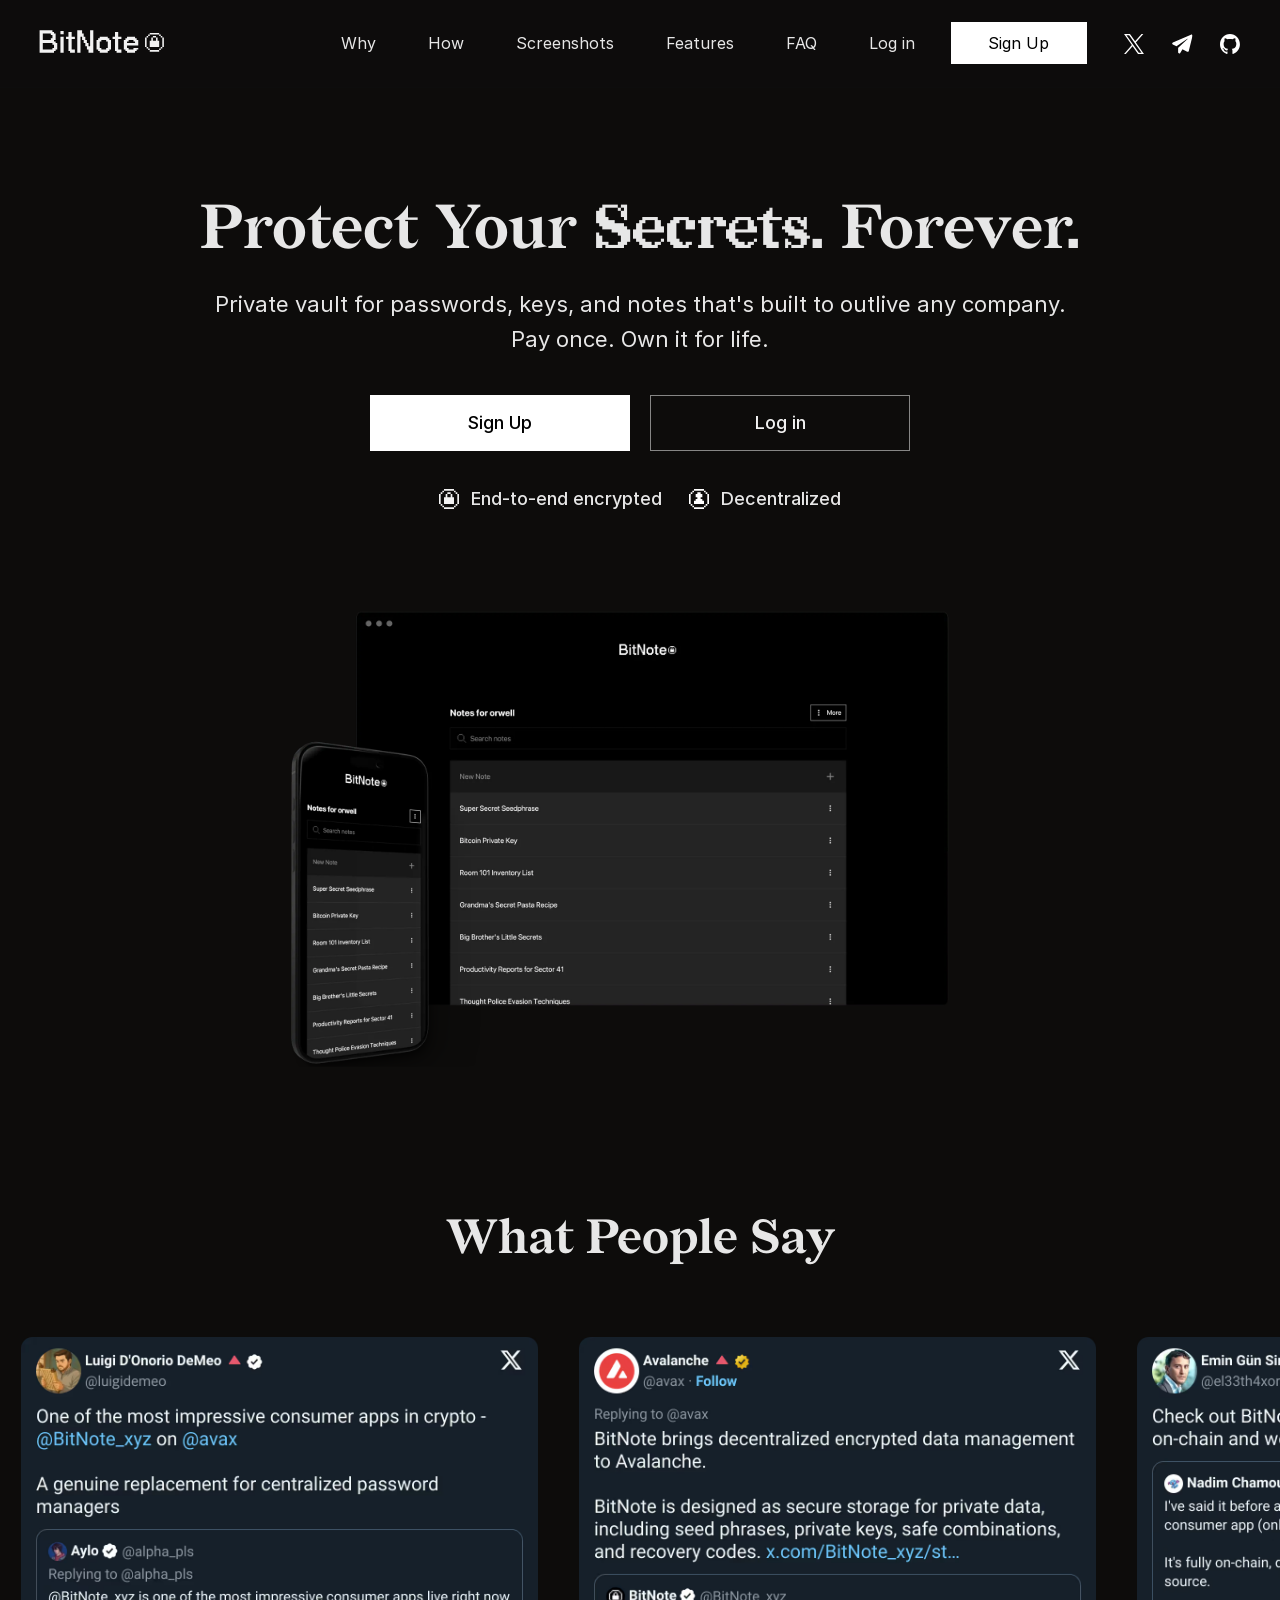
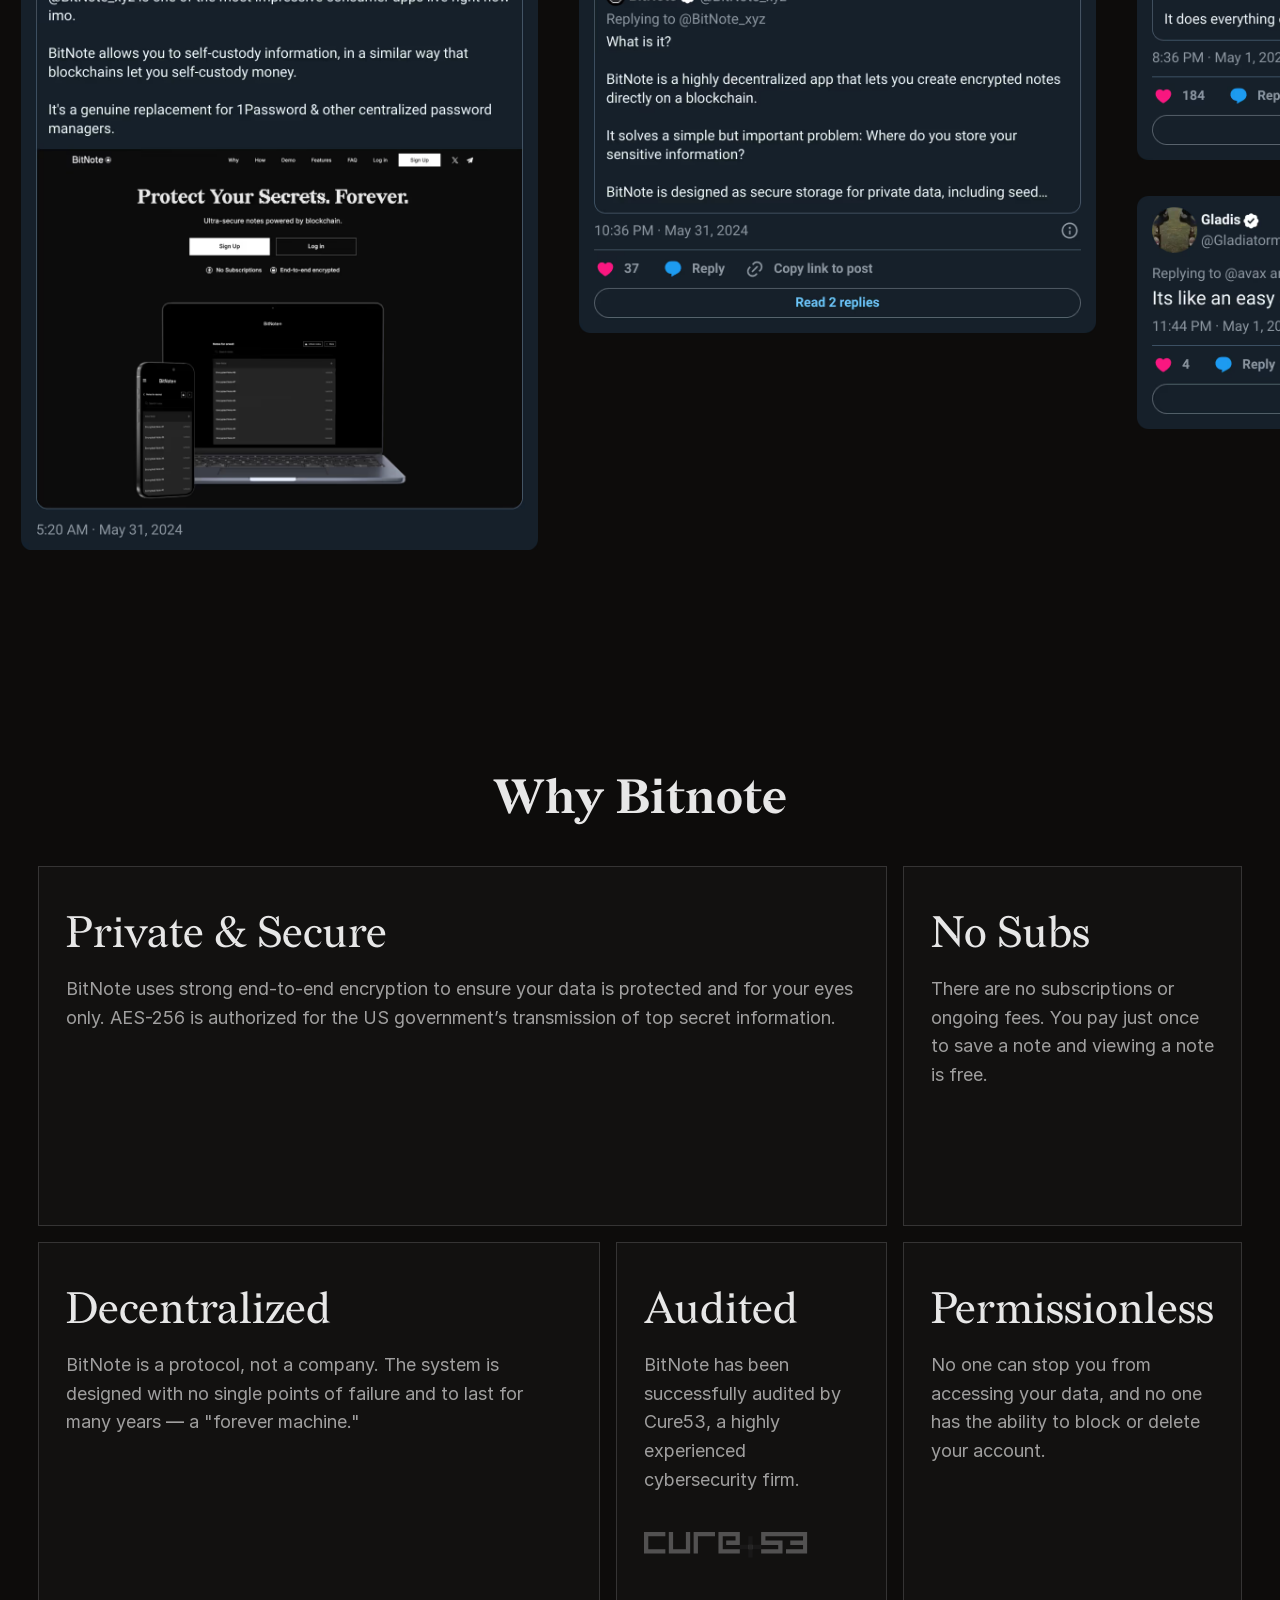
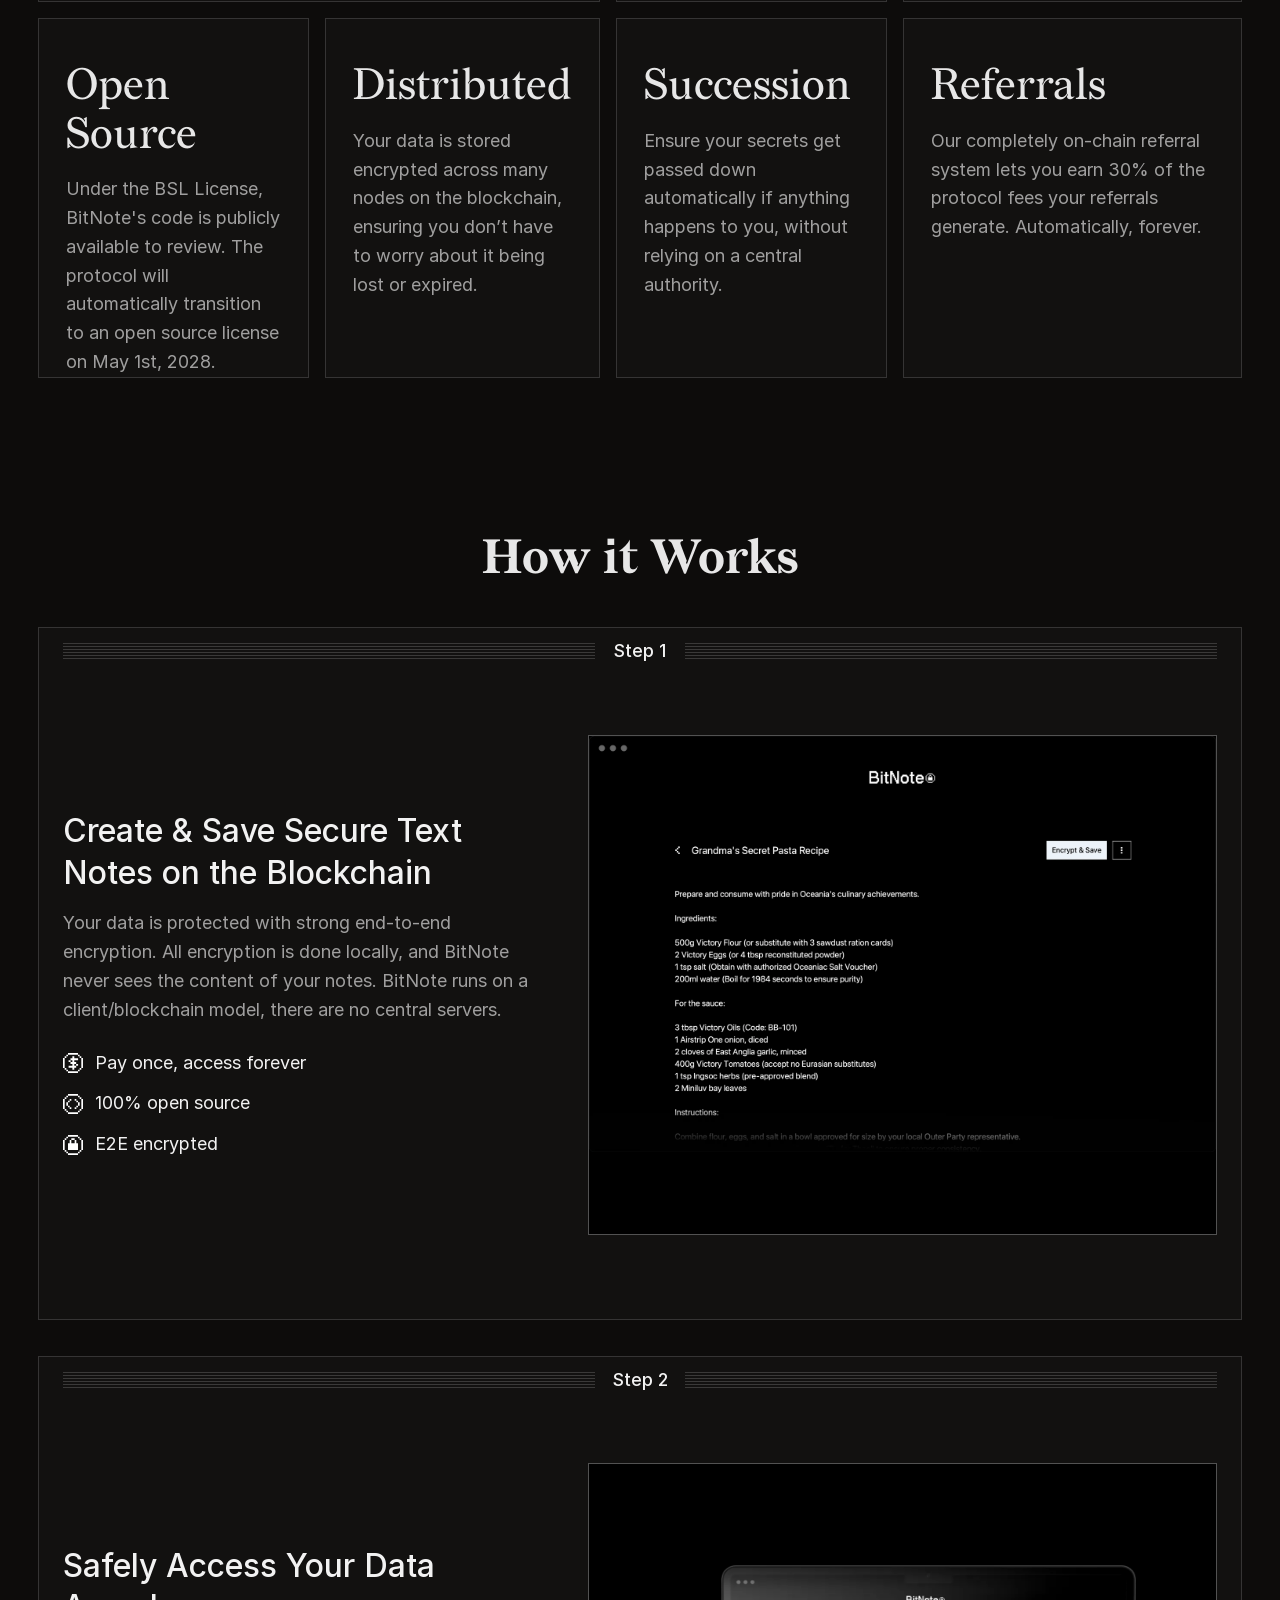
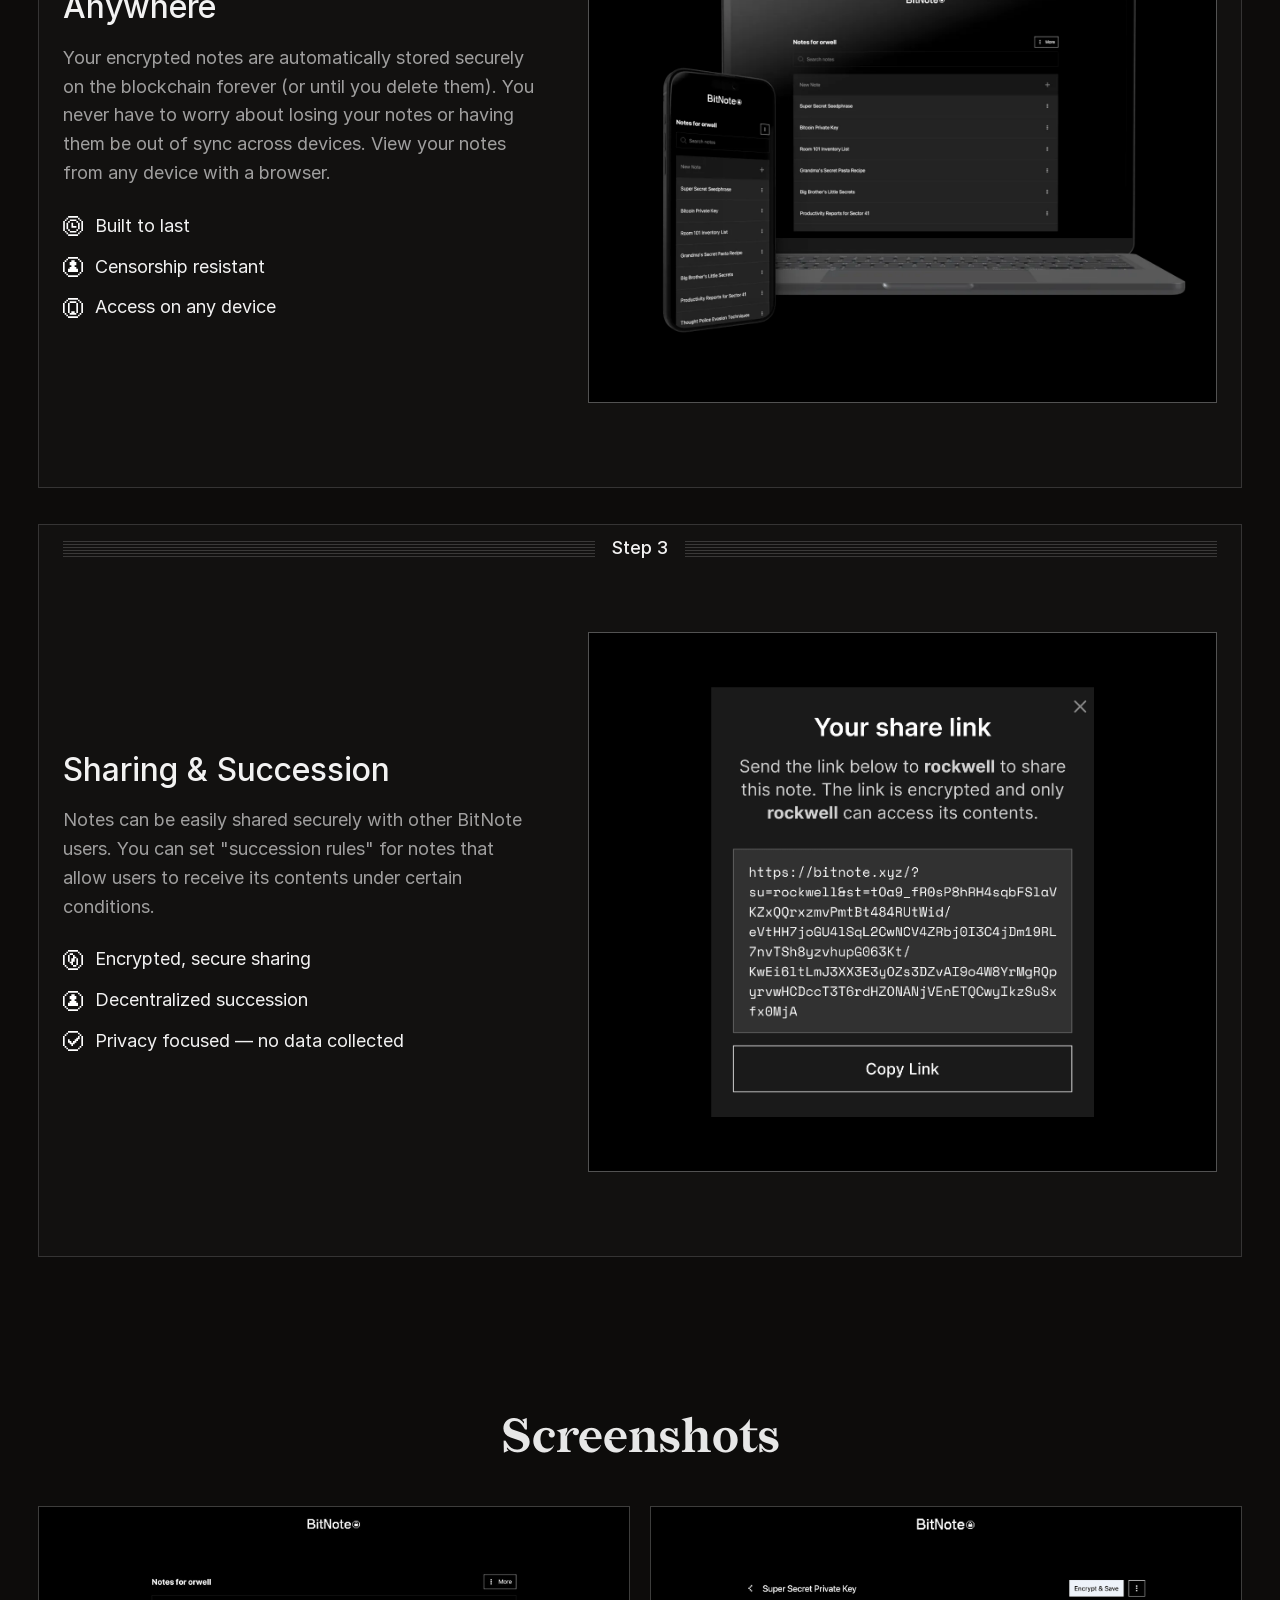
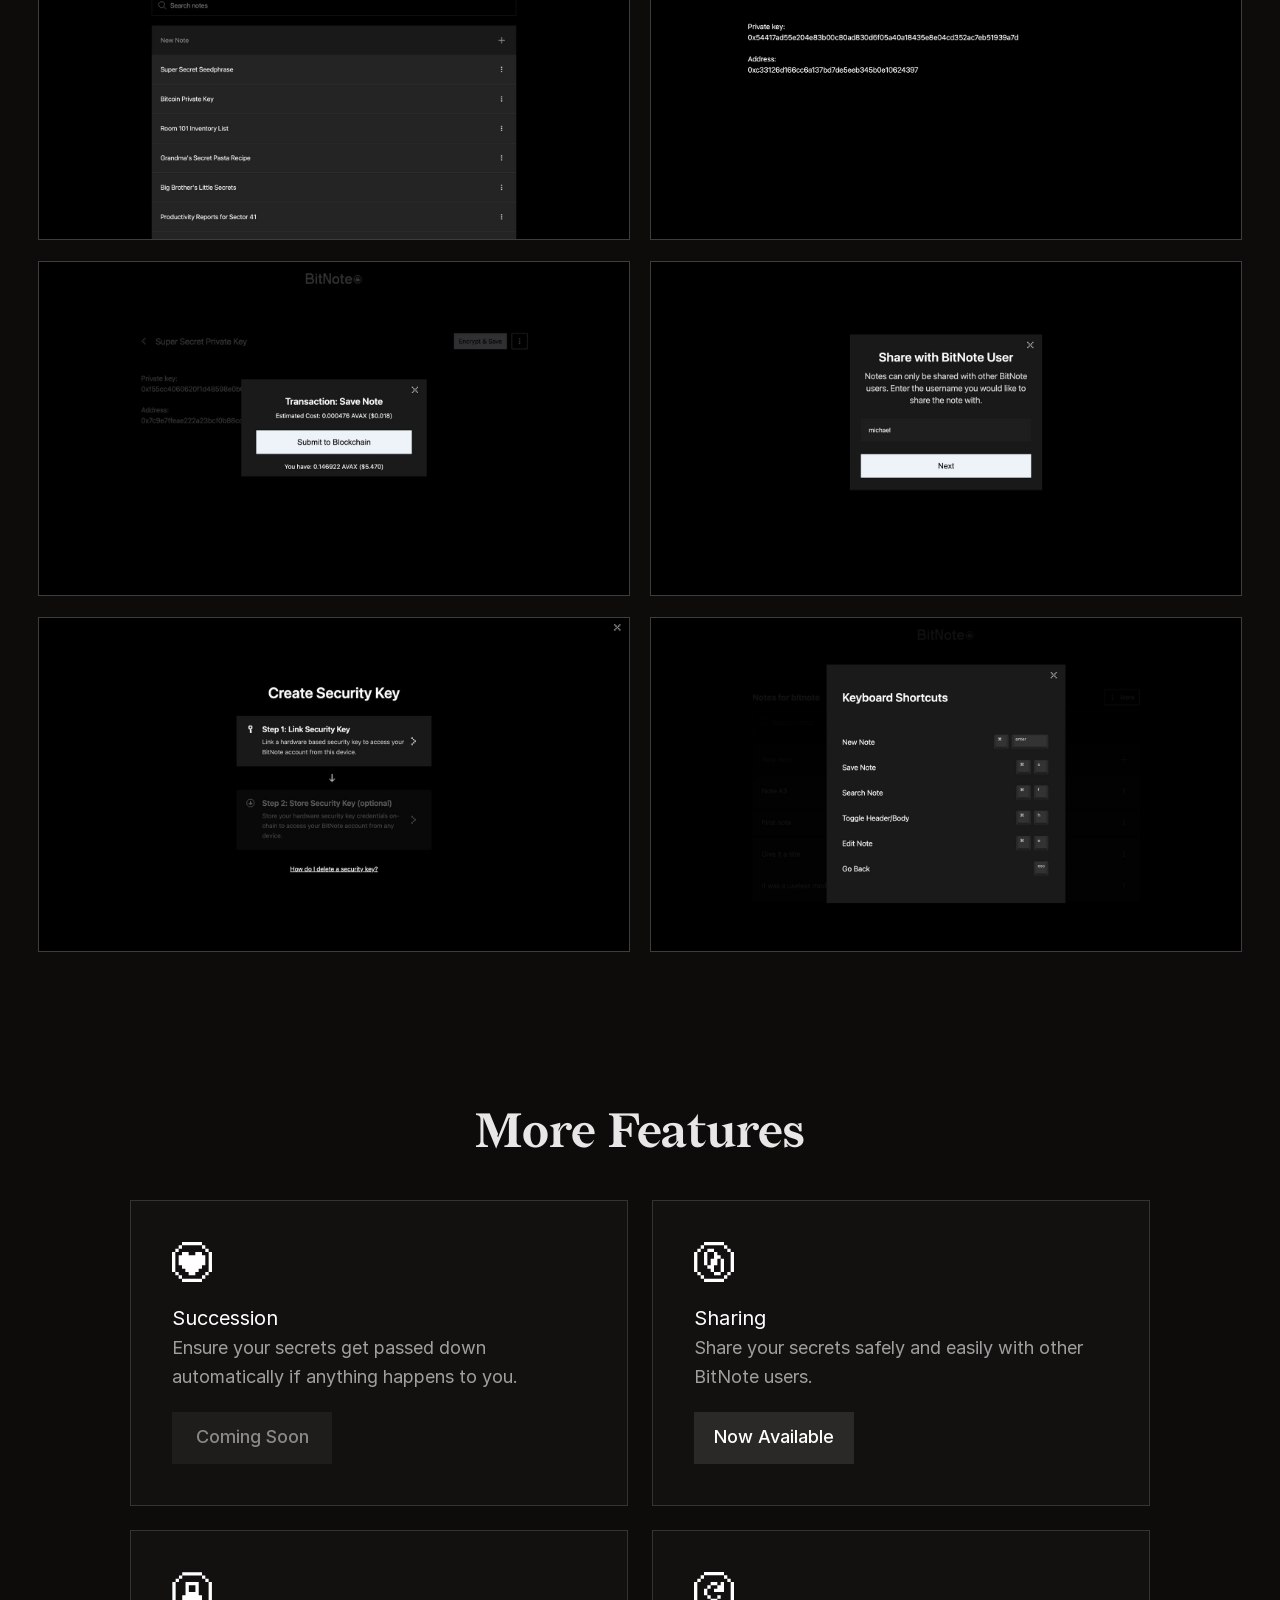
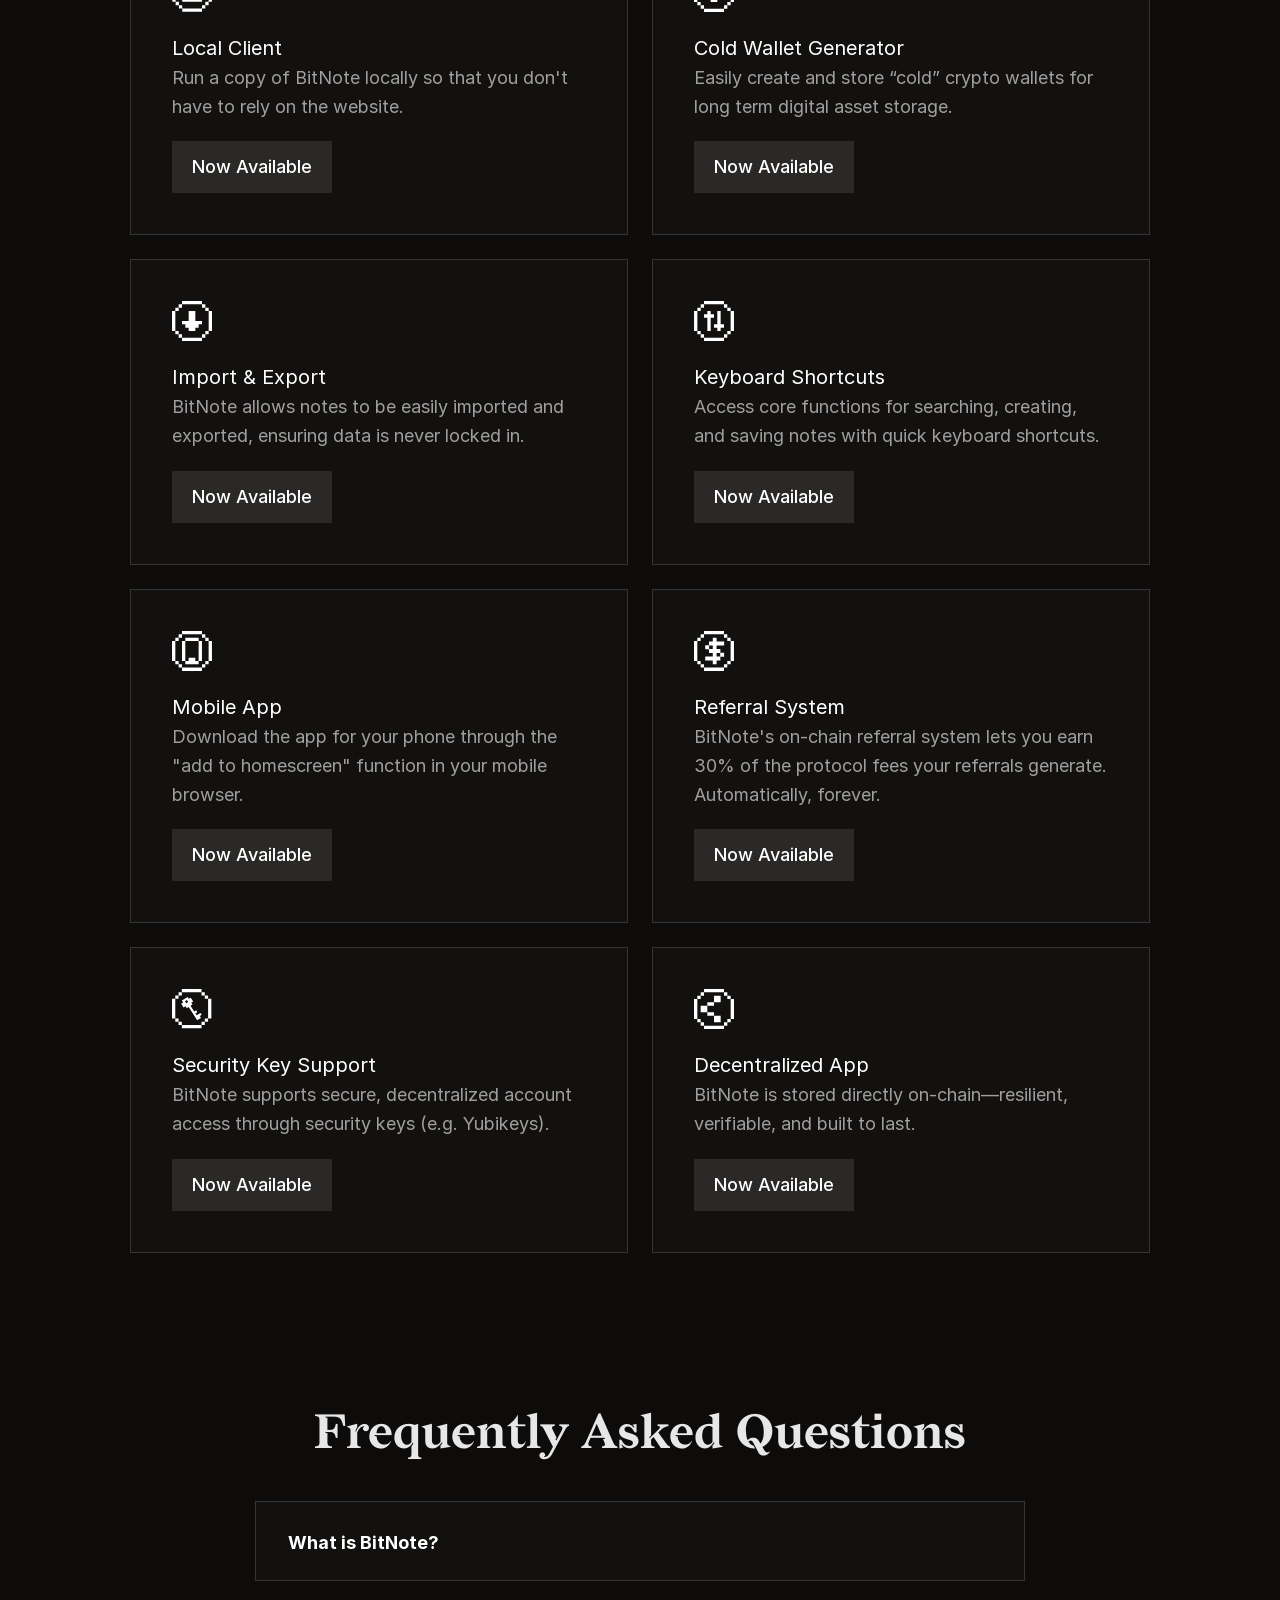
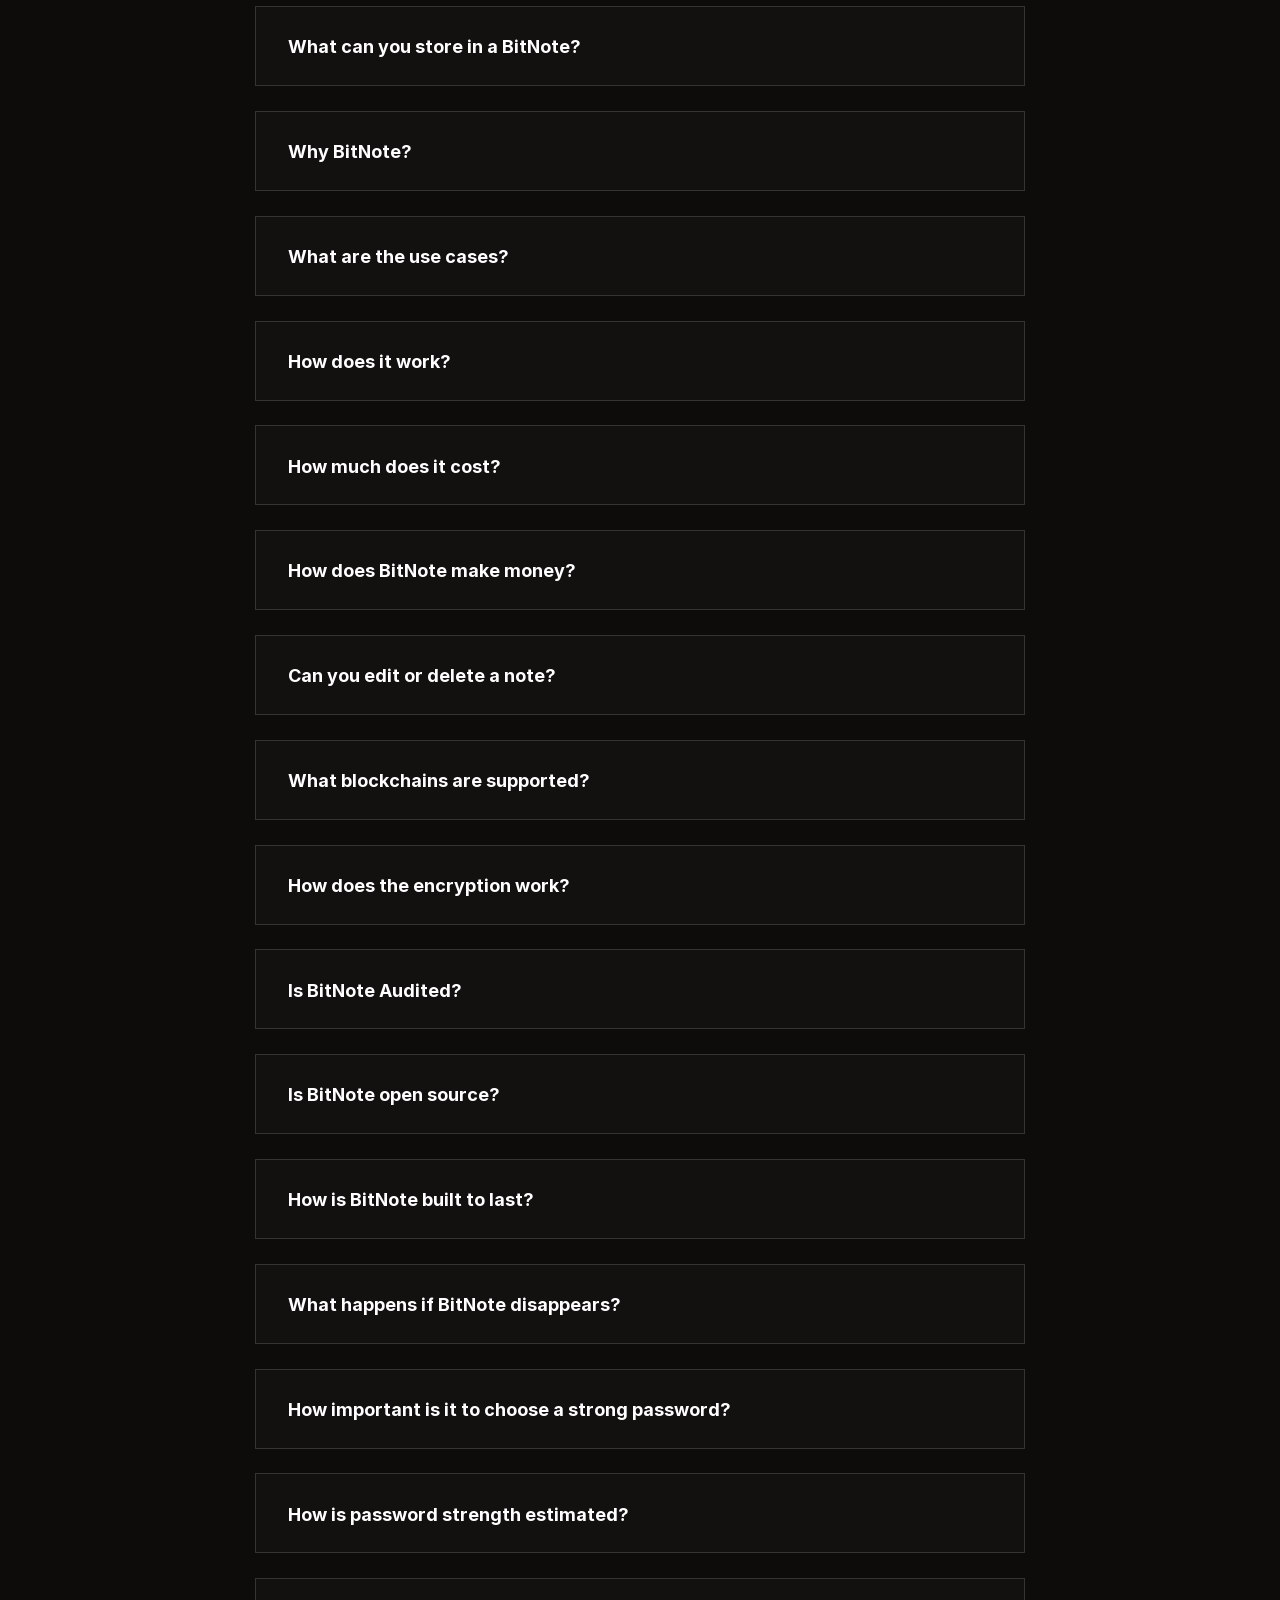
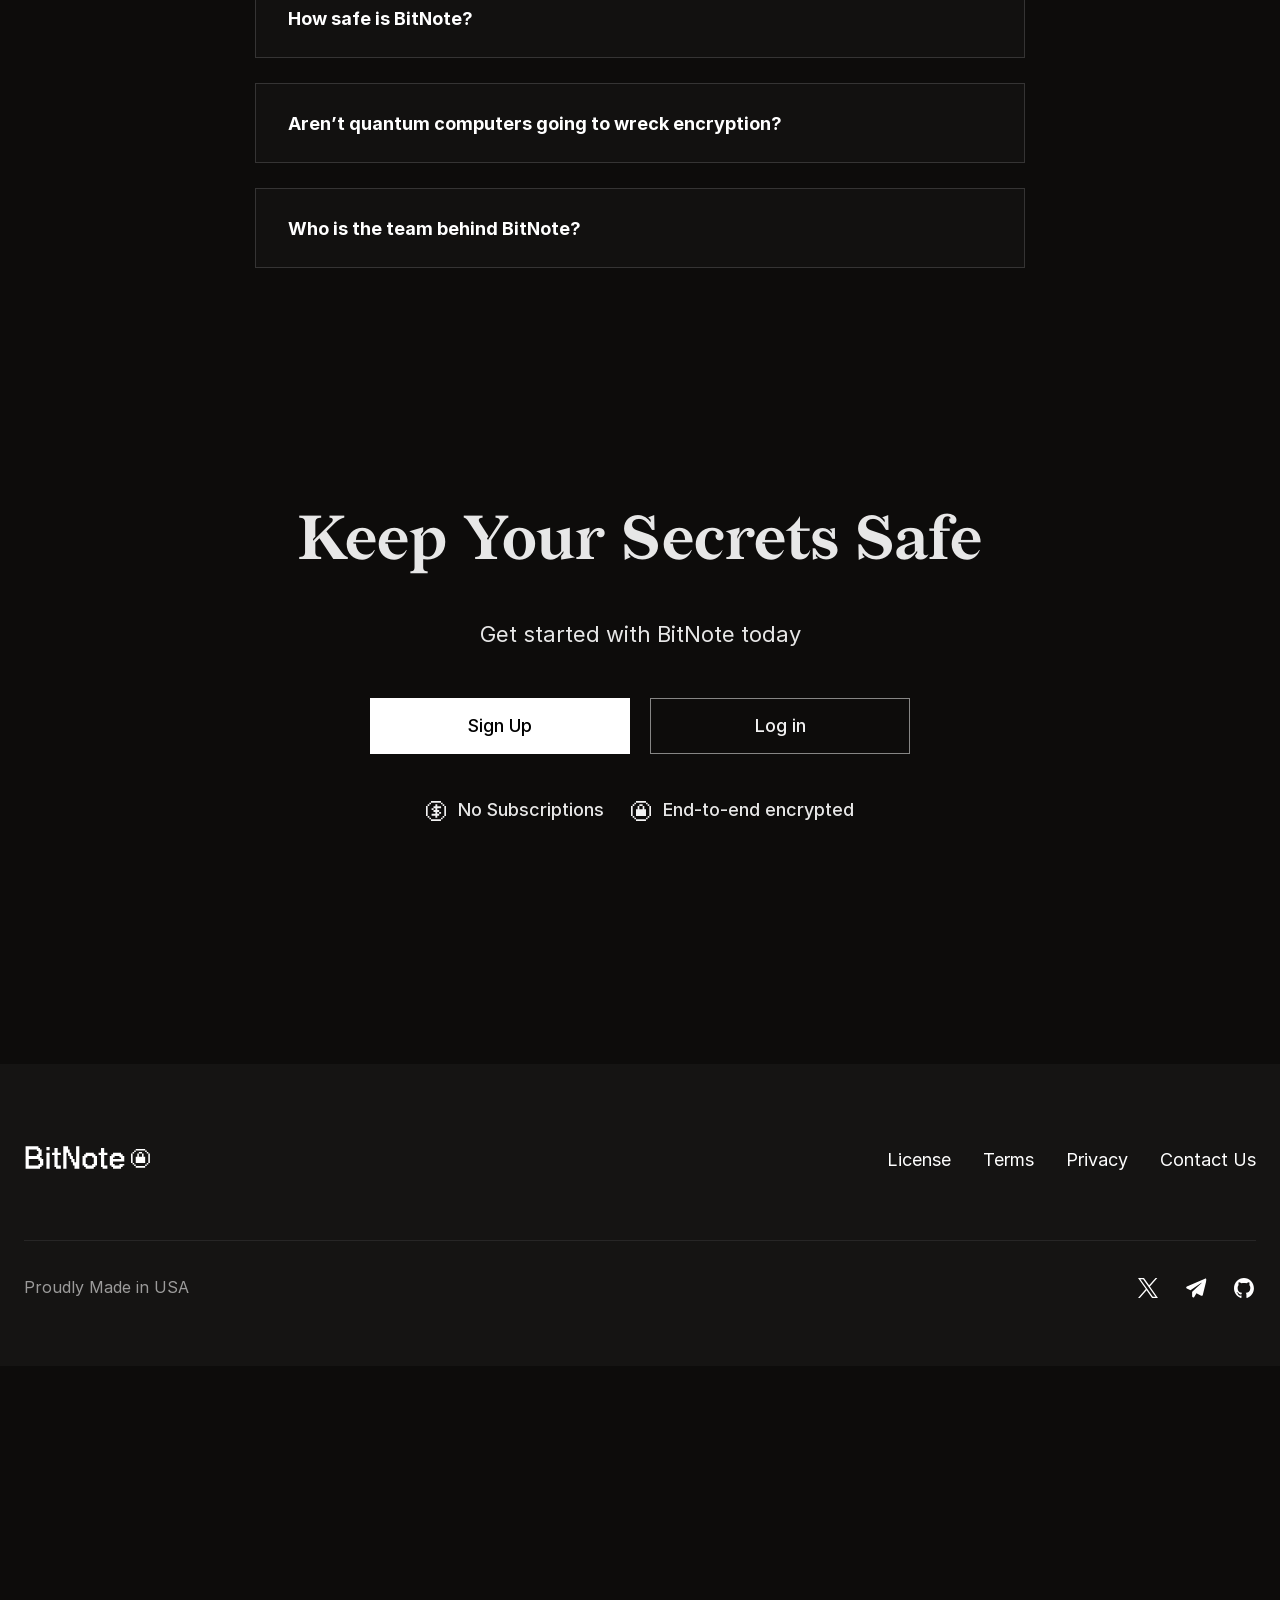
==== commit f8703a78: "Update homepage subheadline Old: 'A private vault for passwords, keys, and important notes, built to" ====
--- a/website/index.html
+++ b/website/index.html
@@ -89,7 +89,7 @@
           <div class="div-block-148">
             <div class="div-block-151">
               <h1 class="heading">Protect Your <span class="text-span-2">Secrets</span>. Forever.</h1>
-              <p class="subheading">A private vault for passwords, keys, and important notes, built to last. <br>No subscriptions. No lockouts.<br></p>
+              <p class="subheading">Private vault for passwords, keys, and notes that's built to outlive any company. <br>Pay once. Own it for life.<br></p>
             </div>
           </div>
           <div class="div-block-149">
@@ -451,10 +451,6 @@
   </div>
   <div class="wrapper">
     <div class="page-container">
-      <section id="demo" class="section hide">
-        <h2 id="features" class="heading-2">Demo</h2>
-        <div style="padding-top:75%" class="video w-video w-embed"><iframe class="embedly-embed" src="https://cdn.embedly.com/widgets/media.html?src=https%3A%2F%2Fwww.loom.com%2Fembed%2Ff4de67803e0942248a5e640245f64ffc&display_name=Loom&url=https%3A%2F%2Fwww.loom.com%2Fshare%2Ff4de67803e0942248a5e640245f64ffc&image=https%3A%2F%2Fcdn.loom.com%2Fsessions%2Fthumbnails%2Ff4de67803e0942248a5e640245f64ffc-00001.gif&key=96f1f04c5f4143bcb0f2e68c87d65feb&type=text%2Fhtml&schema=loom" width="940" height="705" scrolling="no" allowfullscreen="" title="Decentralized Authentication with Security Keys"></iframe></div>
-      </section>
       <section id="screenshots" class="section">
         <h2 id="features" class="heading-2">Screenshots</h2>
         <div class="w-layout-grid grid">
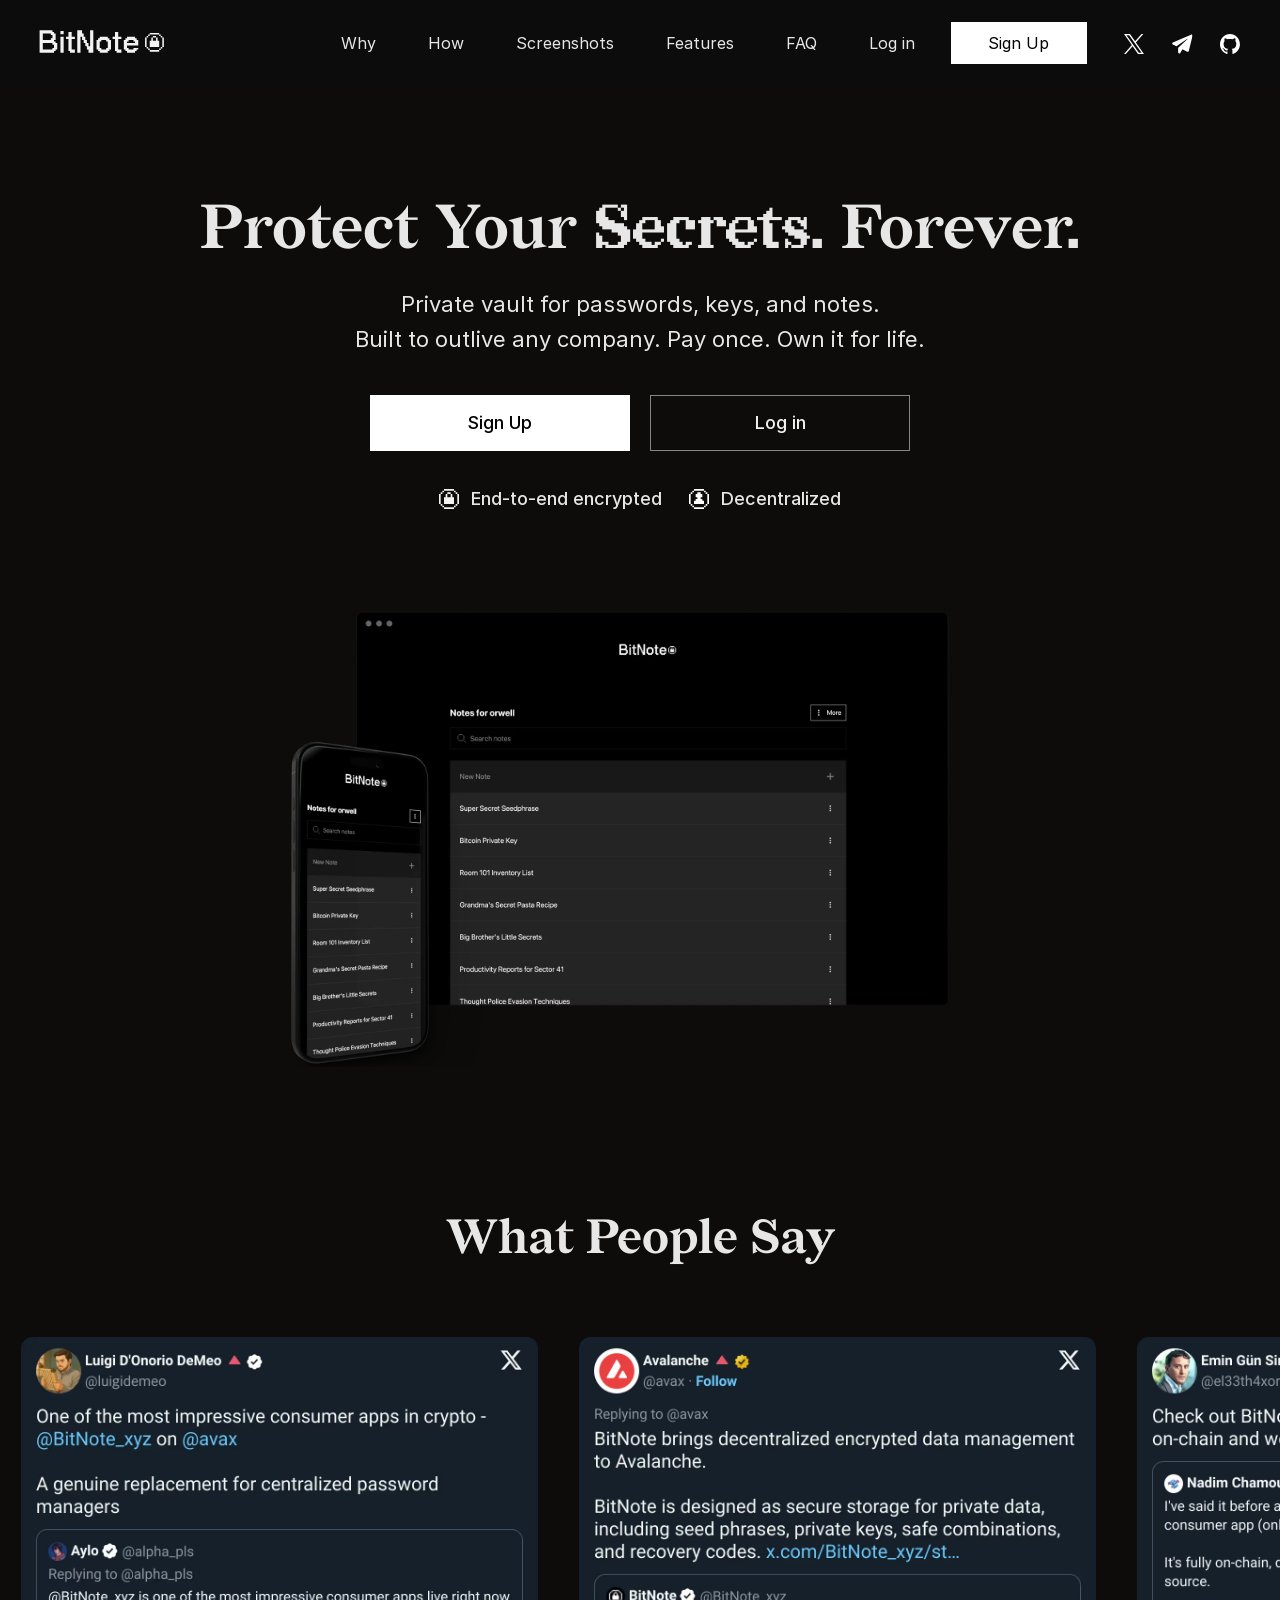
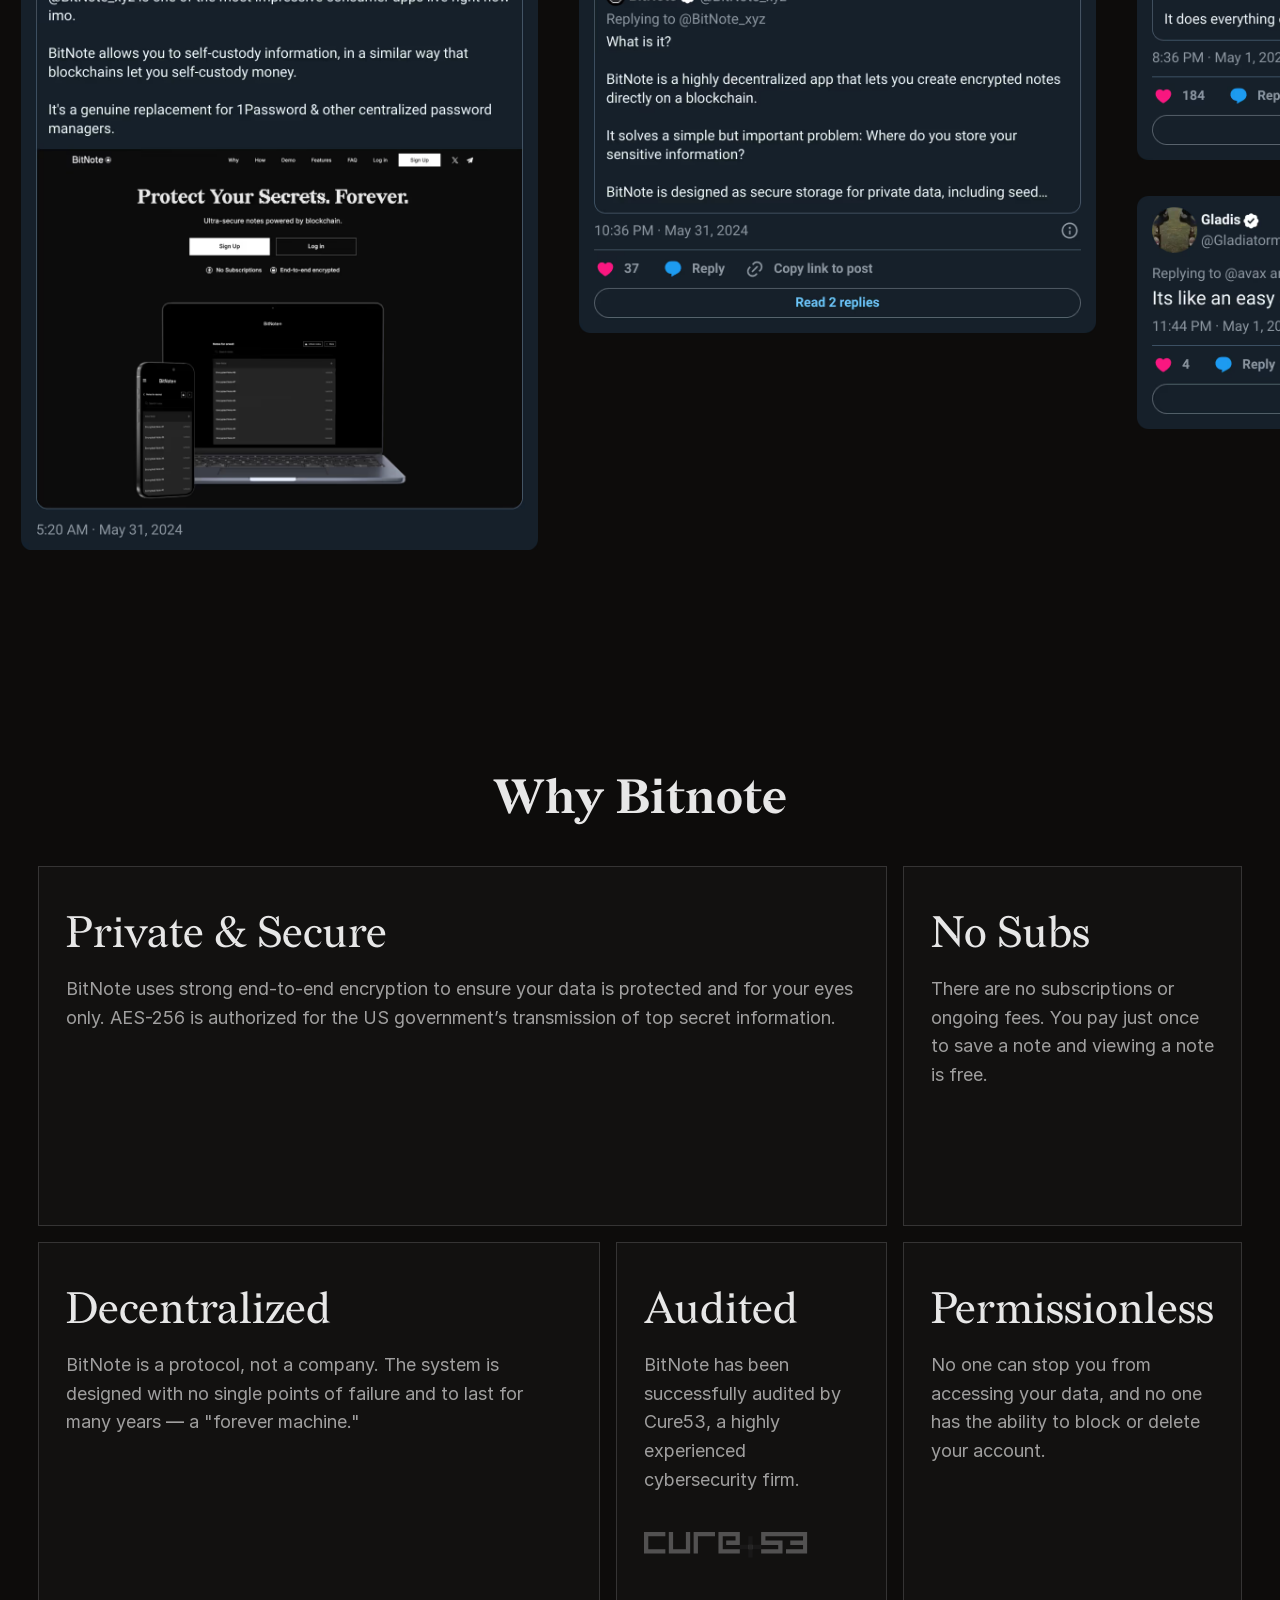
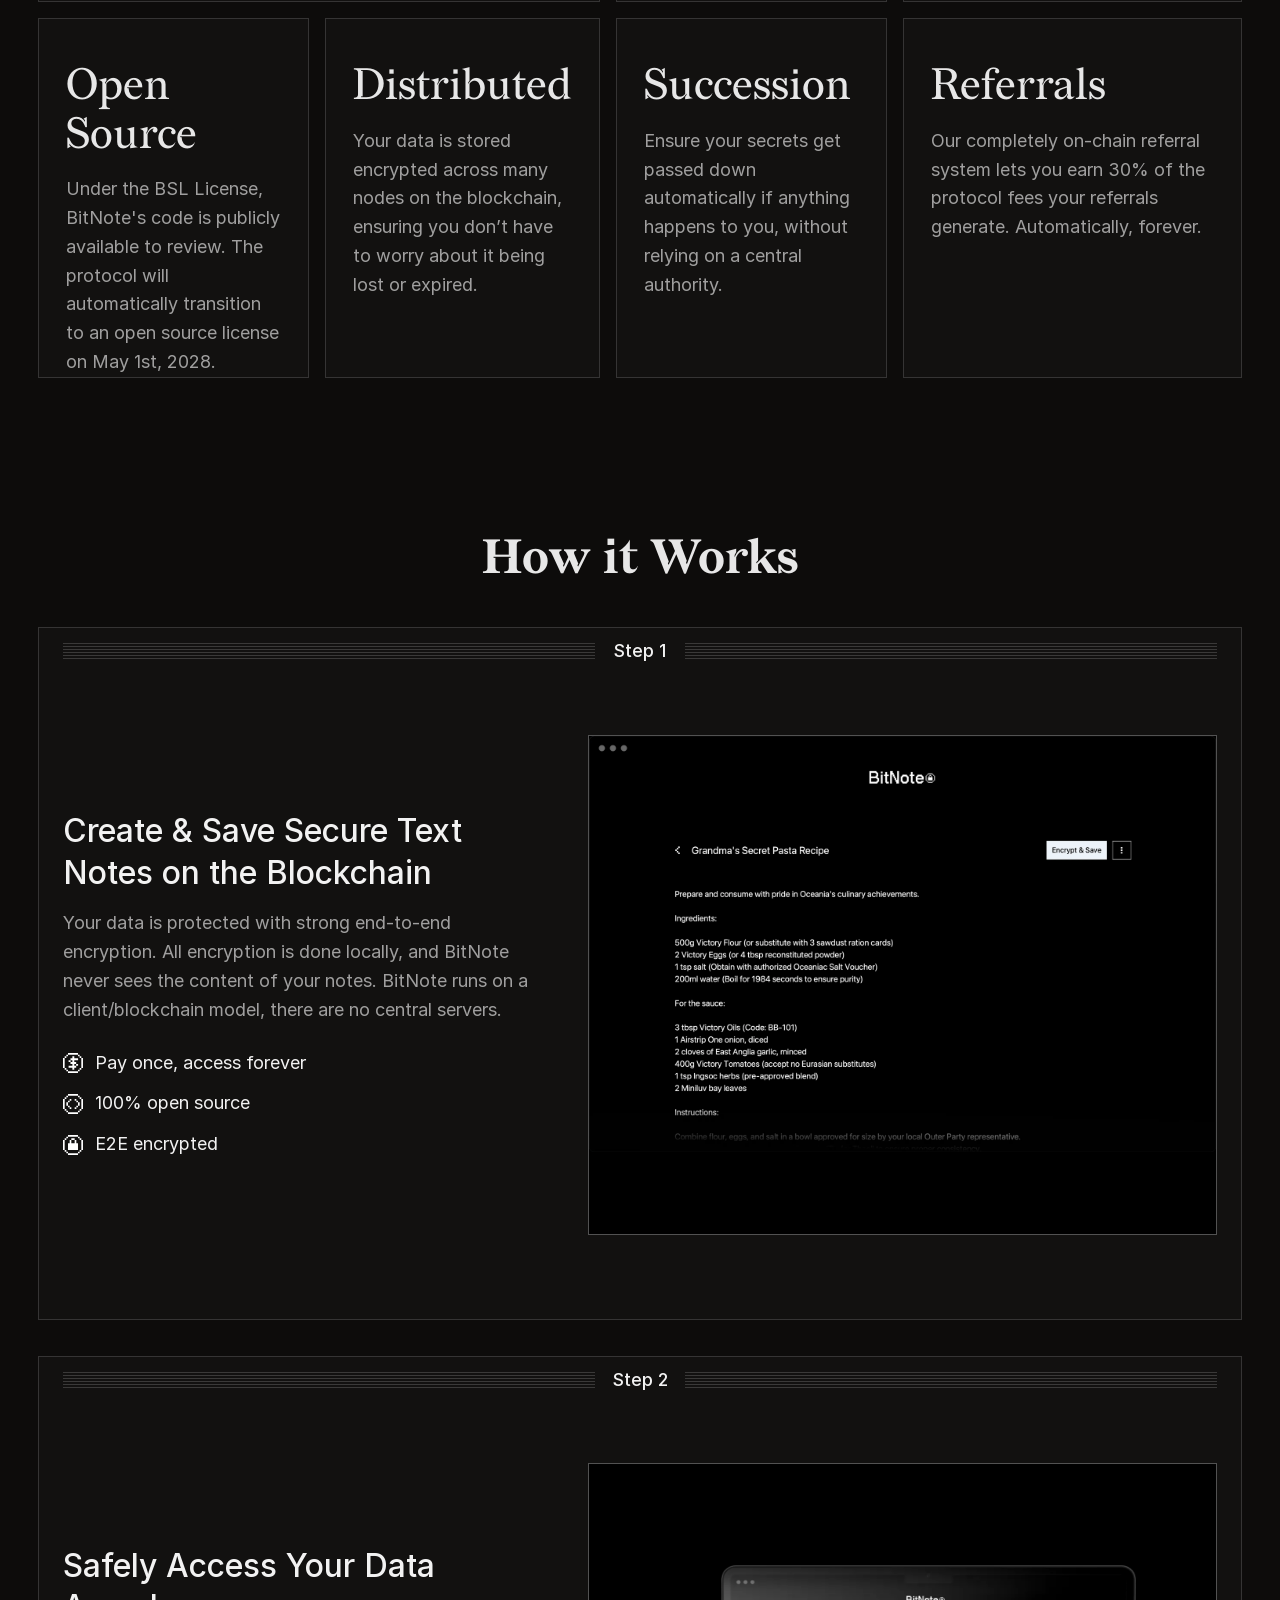
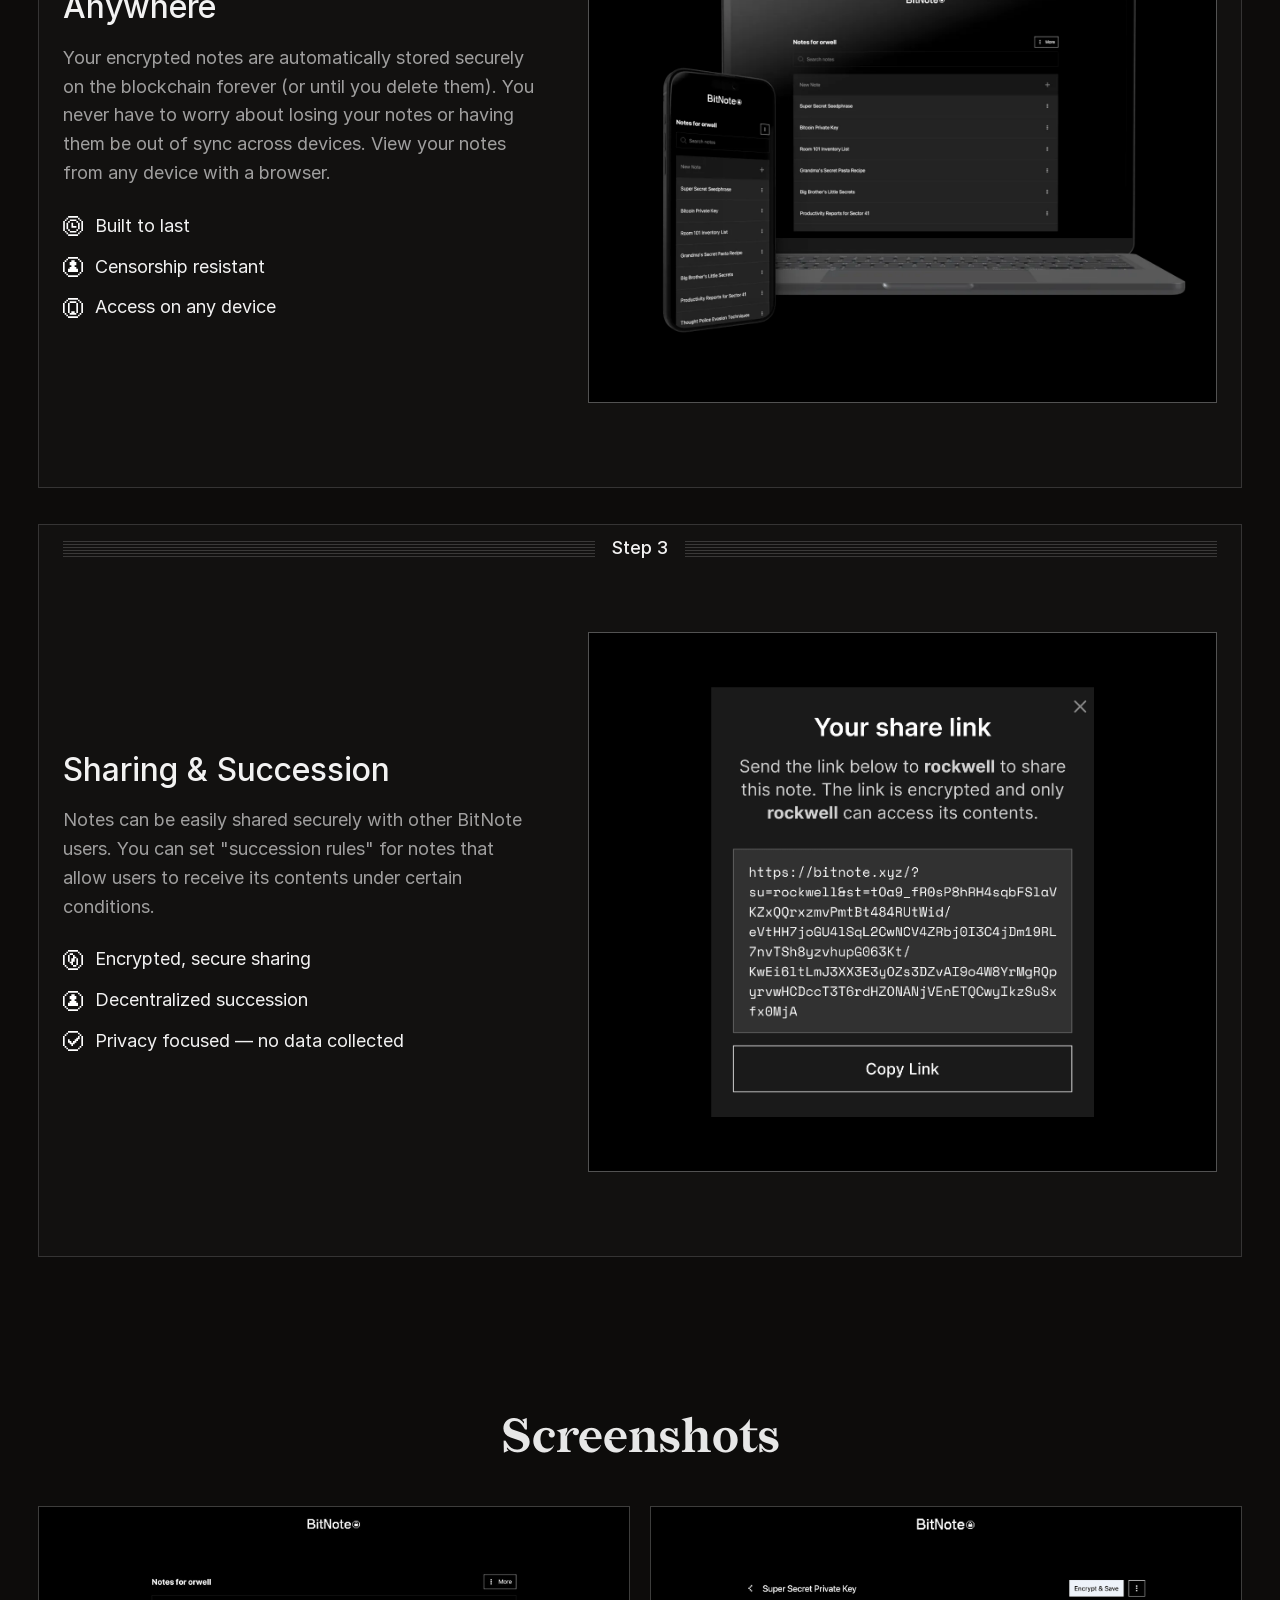
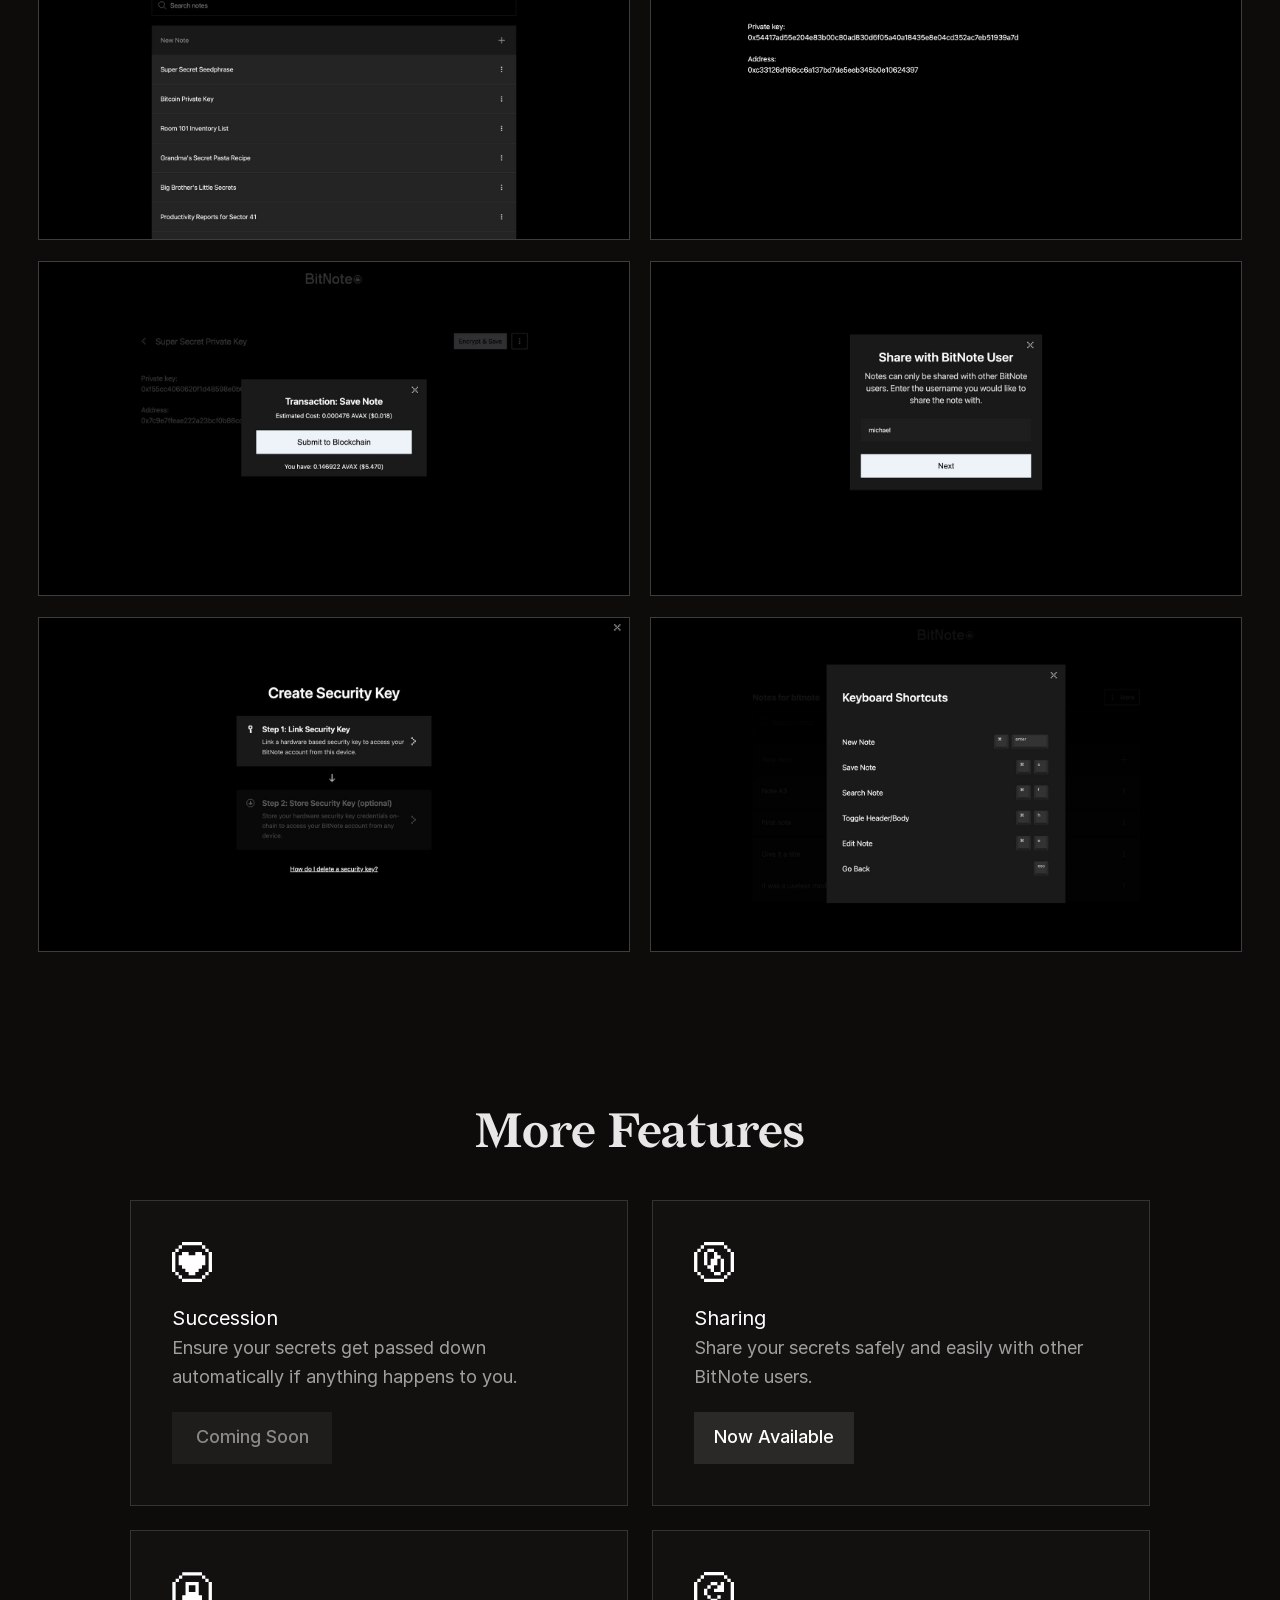
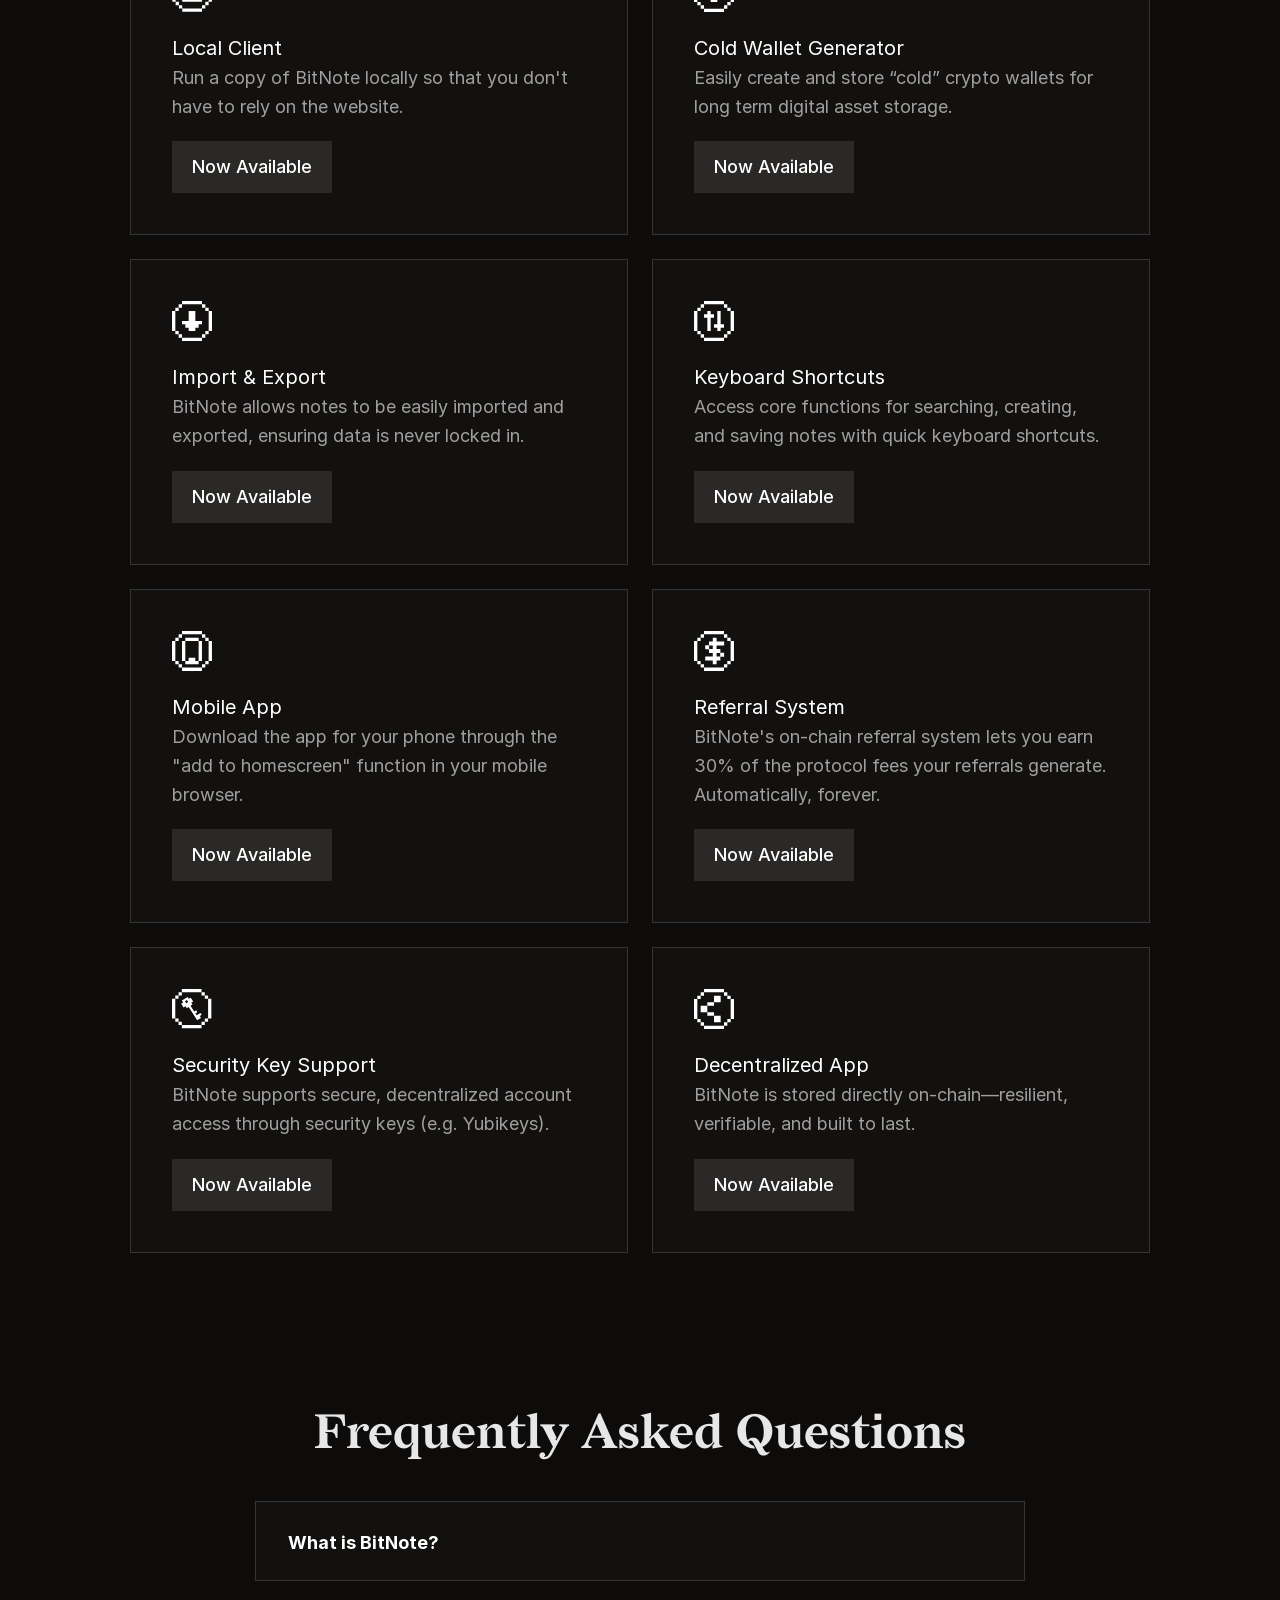
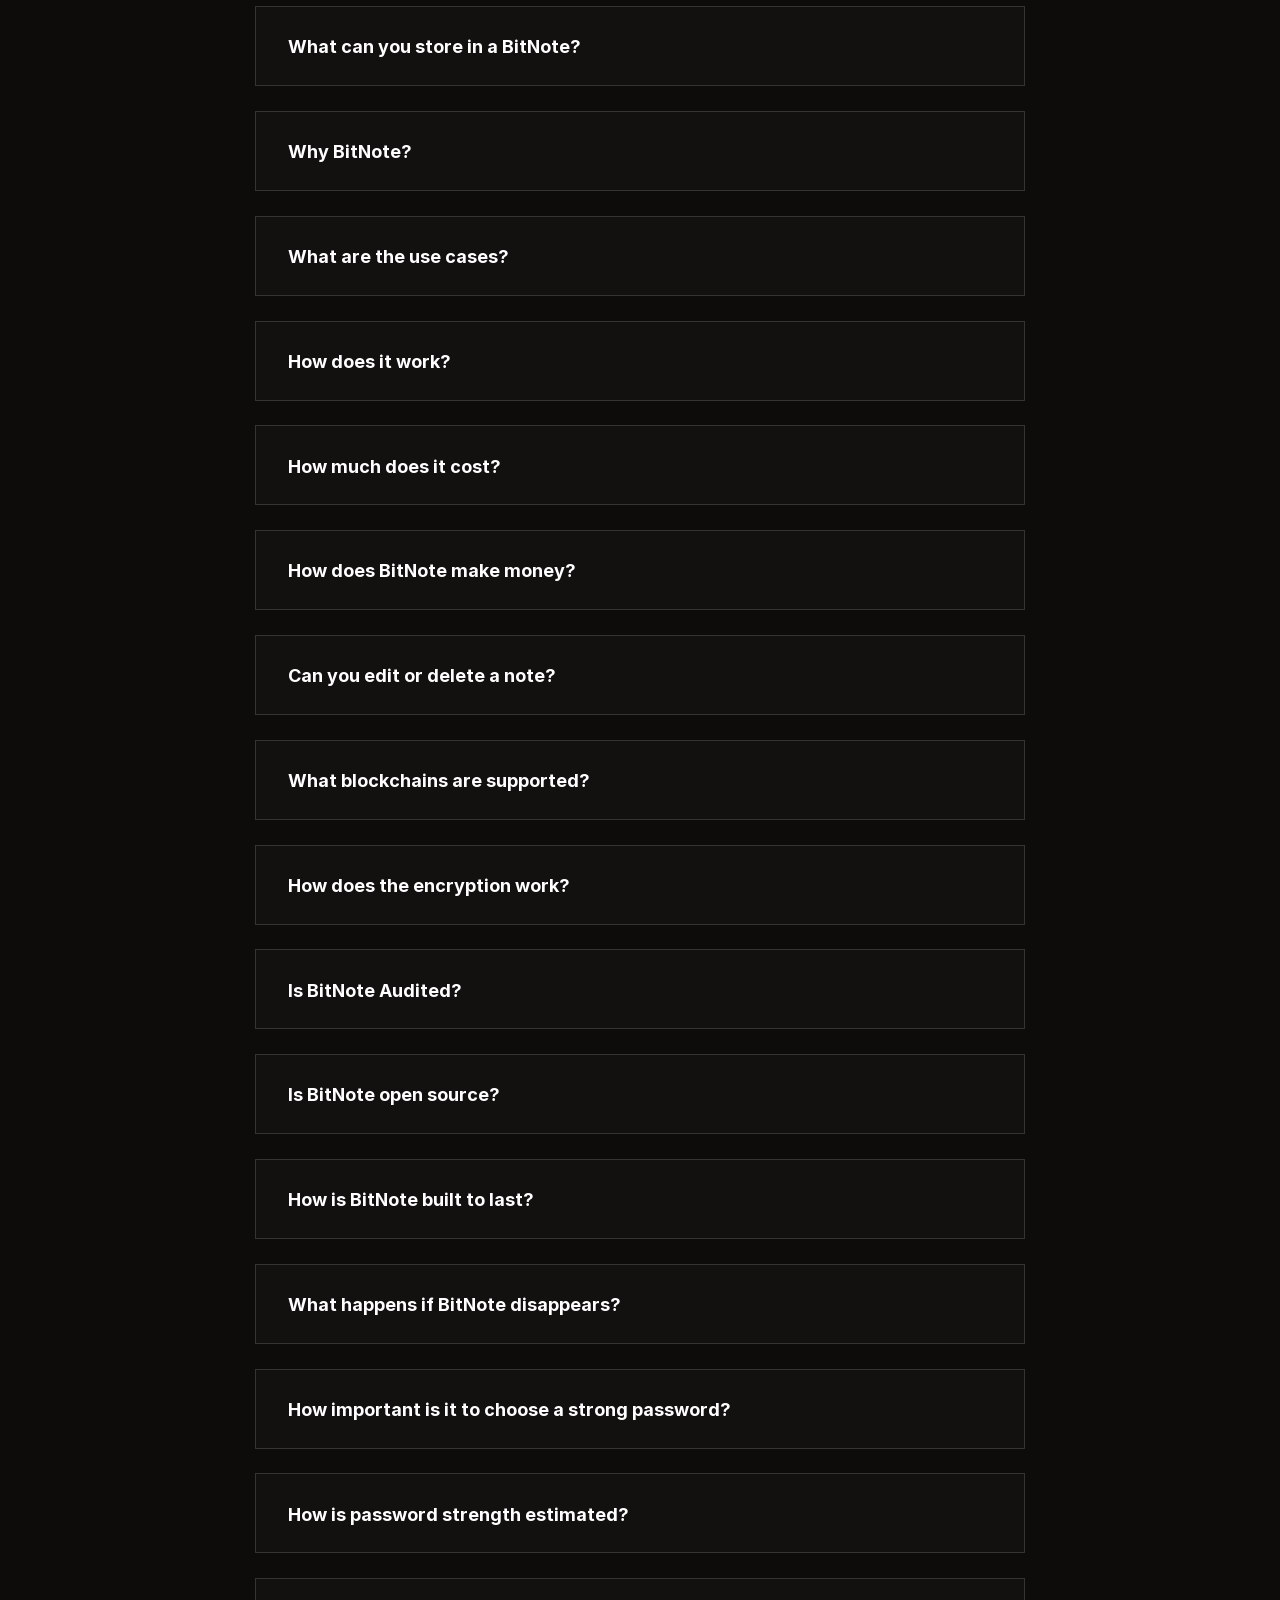
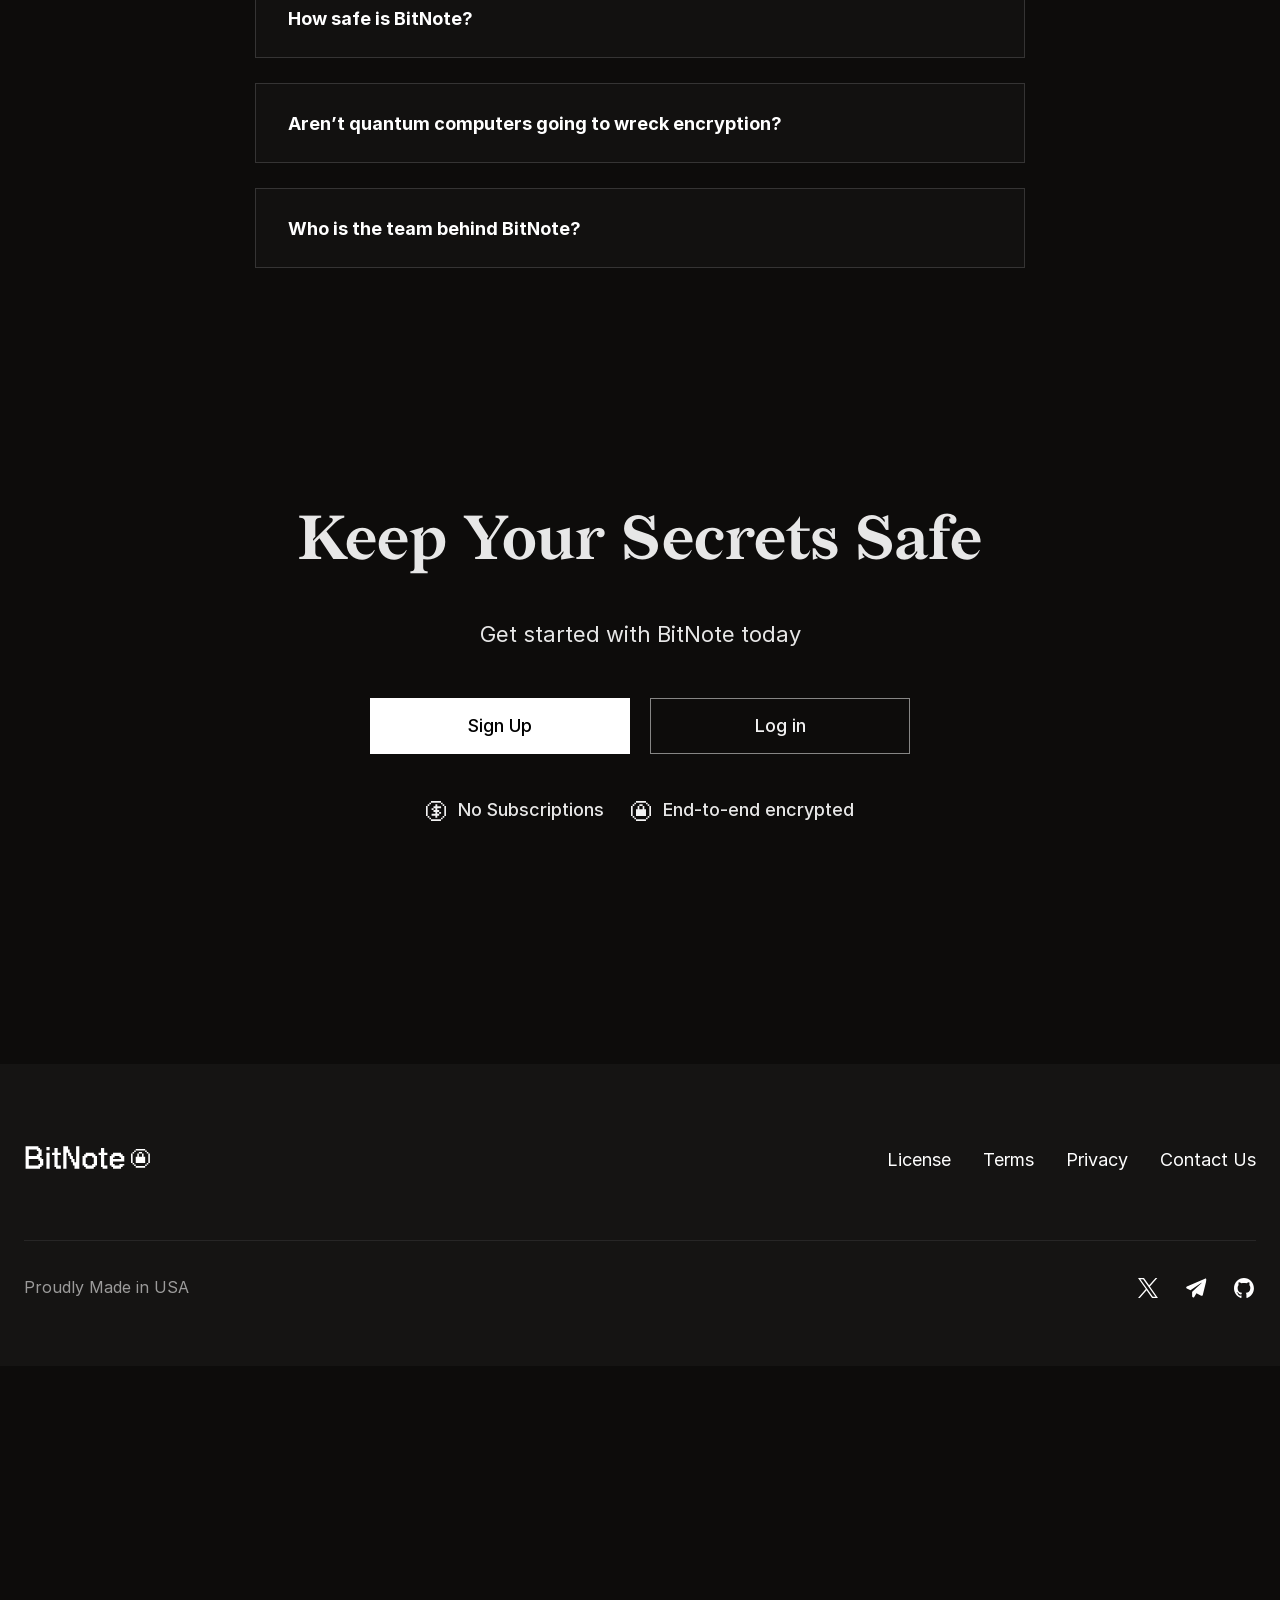
==== commit 07a227e7: "Update homepage subheadline Old: 'A private vault for passwords, keys, and important notes, built to" ====
--- a/website/index.html
+++ b/website/index.html
@@ -89,7 +89,7 @@
           <div class="div-block-148">
             <div class="div-block-151">
               <h1 class="heading">Protect Your <span class="text-span-2">Secrets</span>. Forever.</h1>
-              <p class="subheading">Private vault for passwords, keys, and notes that's built to outlive any company. <br>Pay once. Own it for life.<br></p>
+              <p class="subheading">Private vault for passwords, keys, and notes. <br>Built to outlive any company. Pay once. Own it for life.<br></p>
             </div>
           </div>
           <div class="div-block-149">
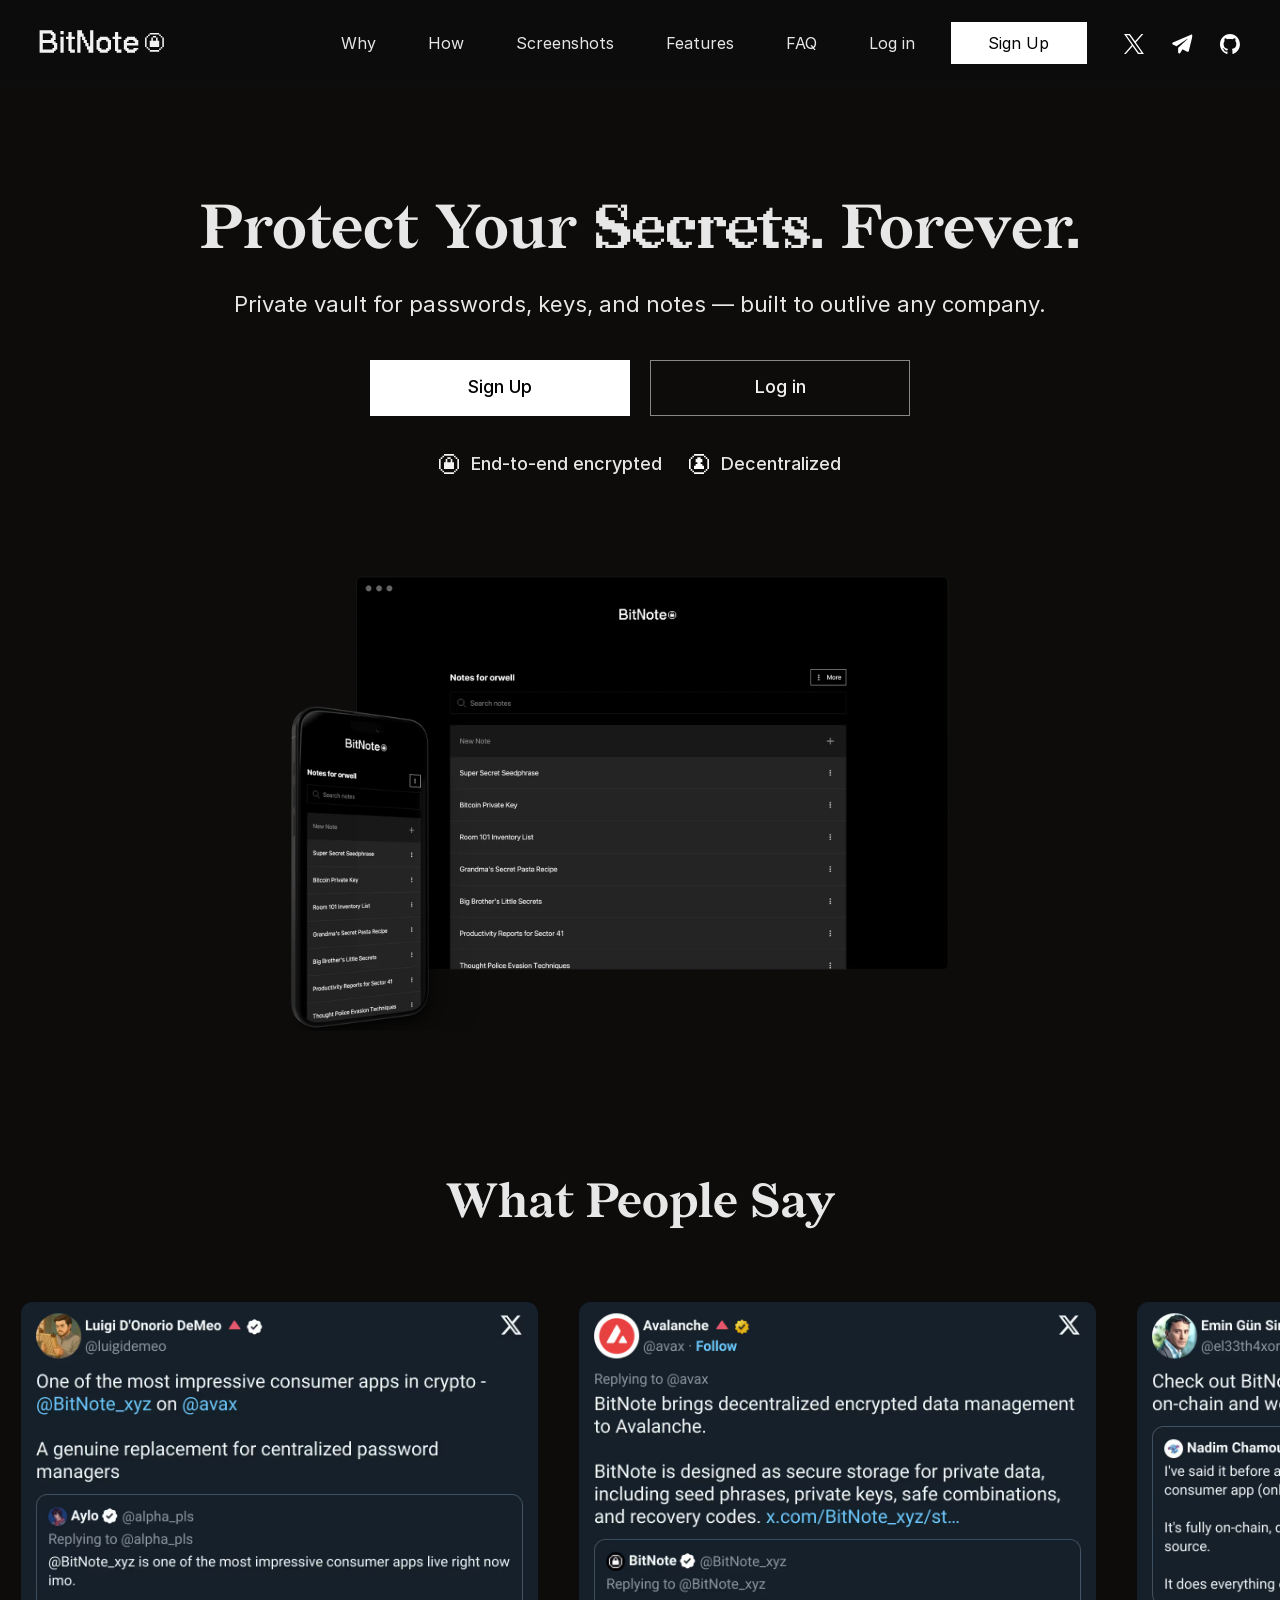
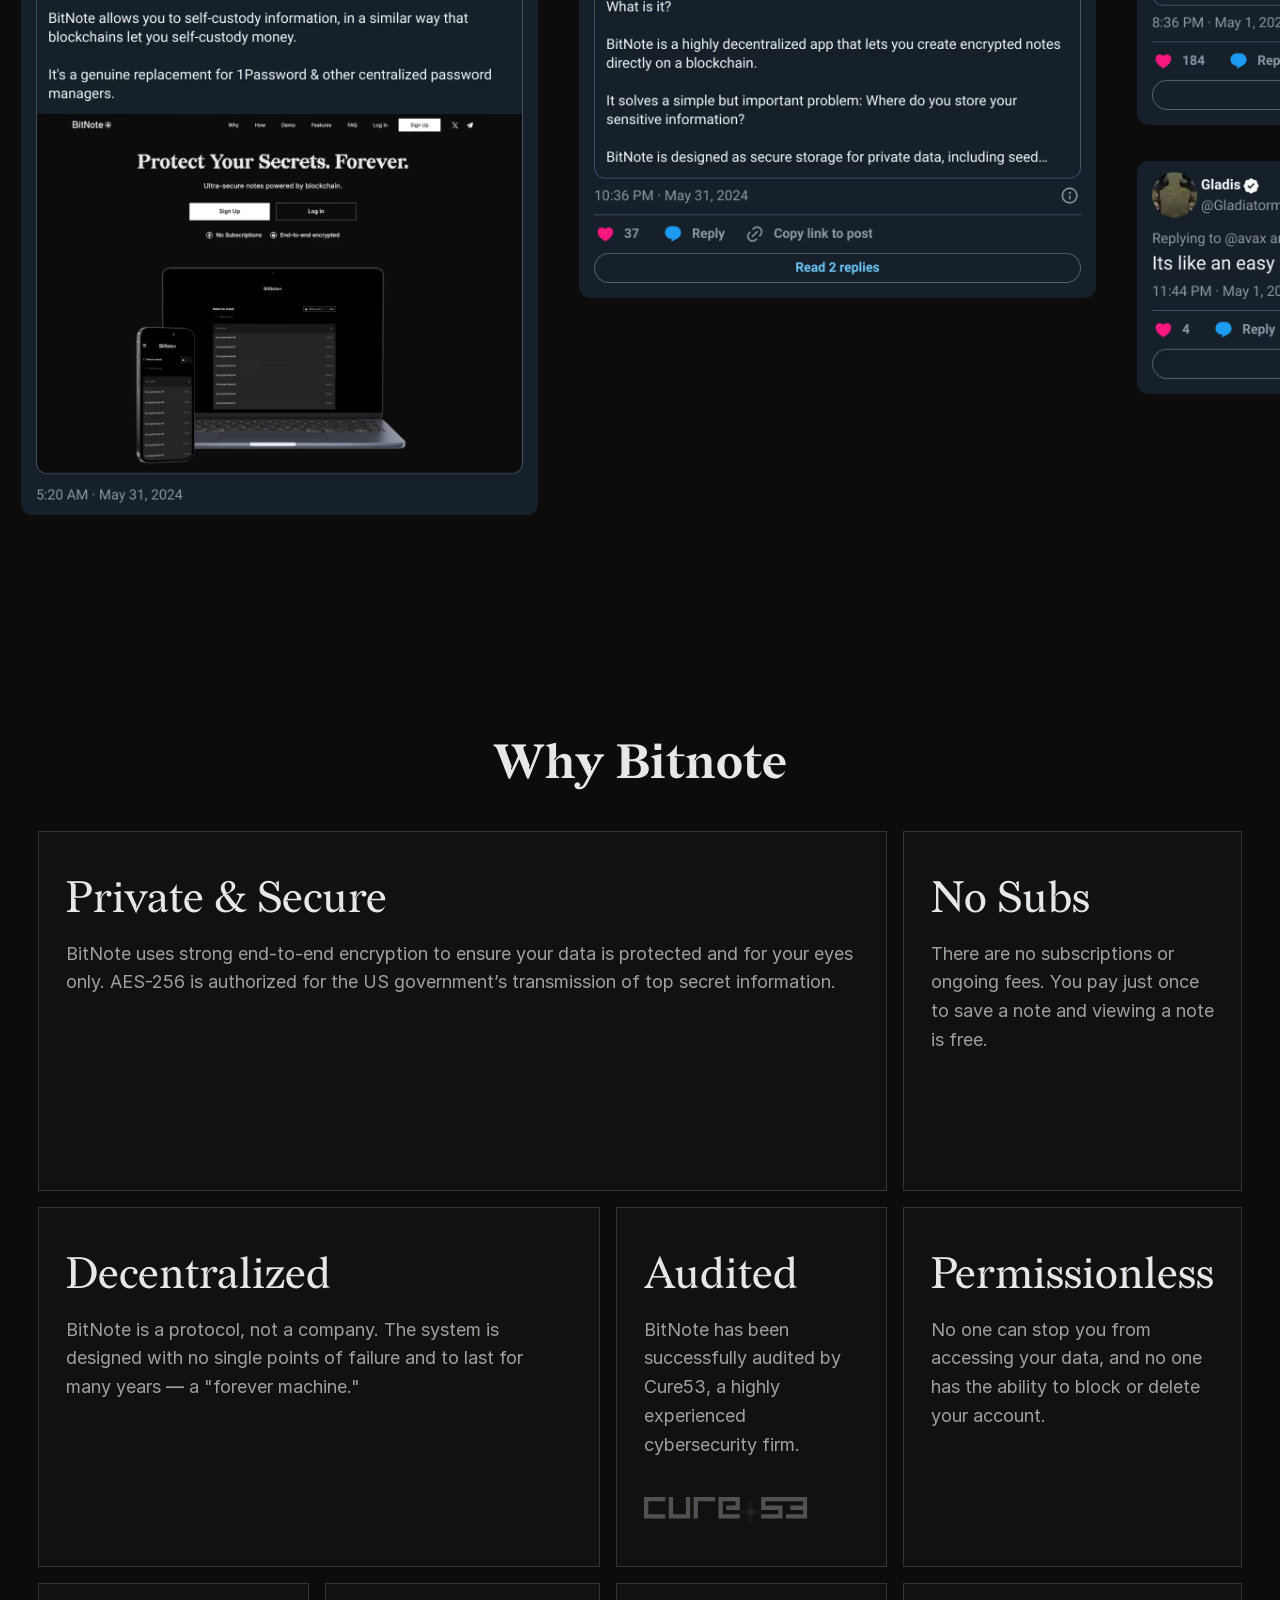
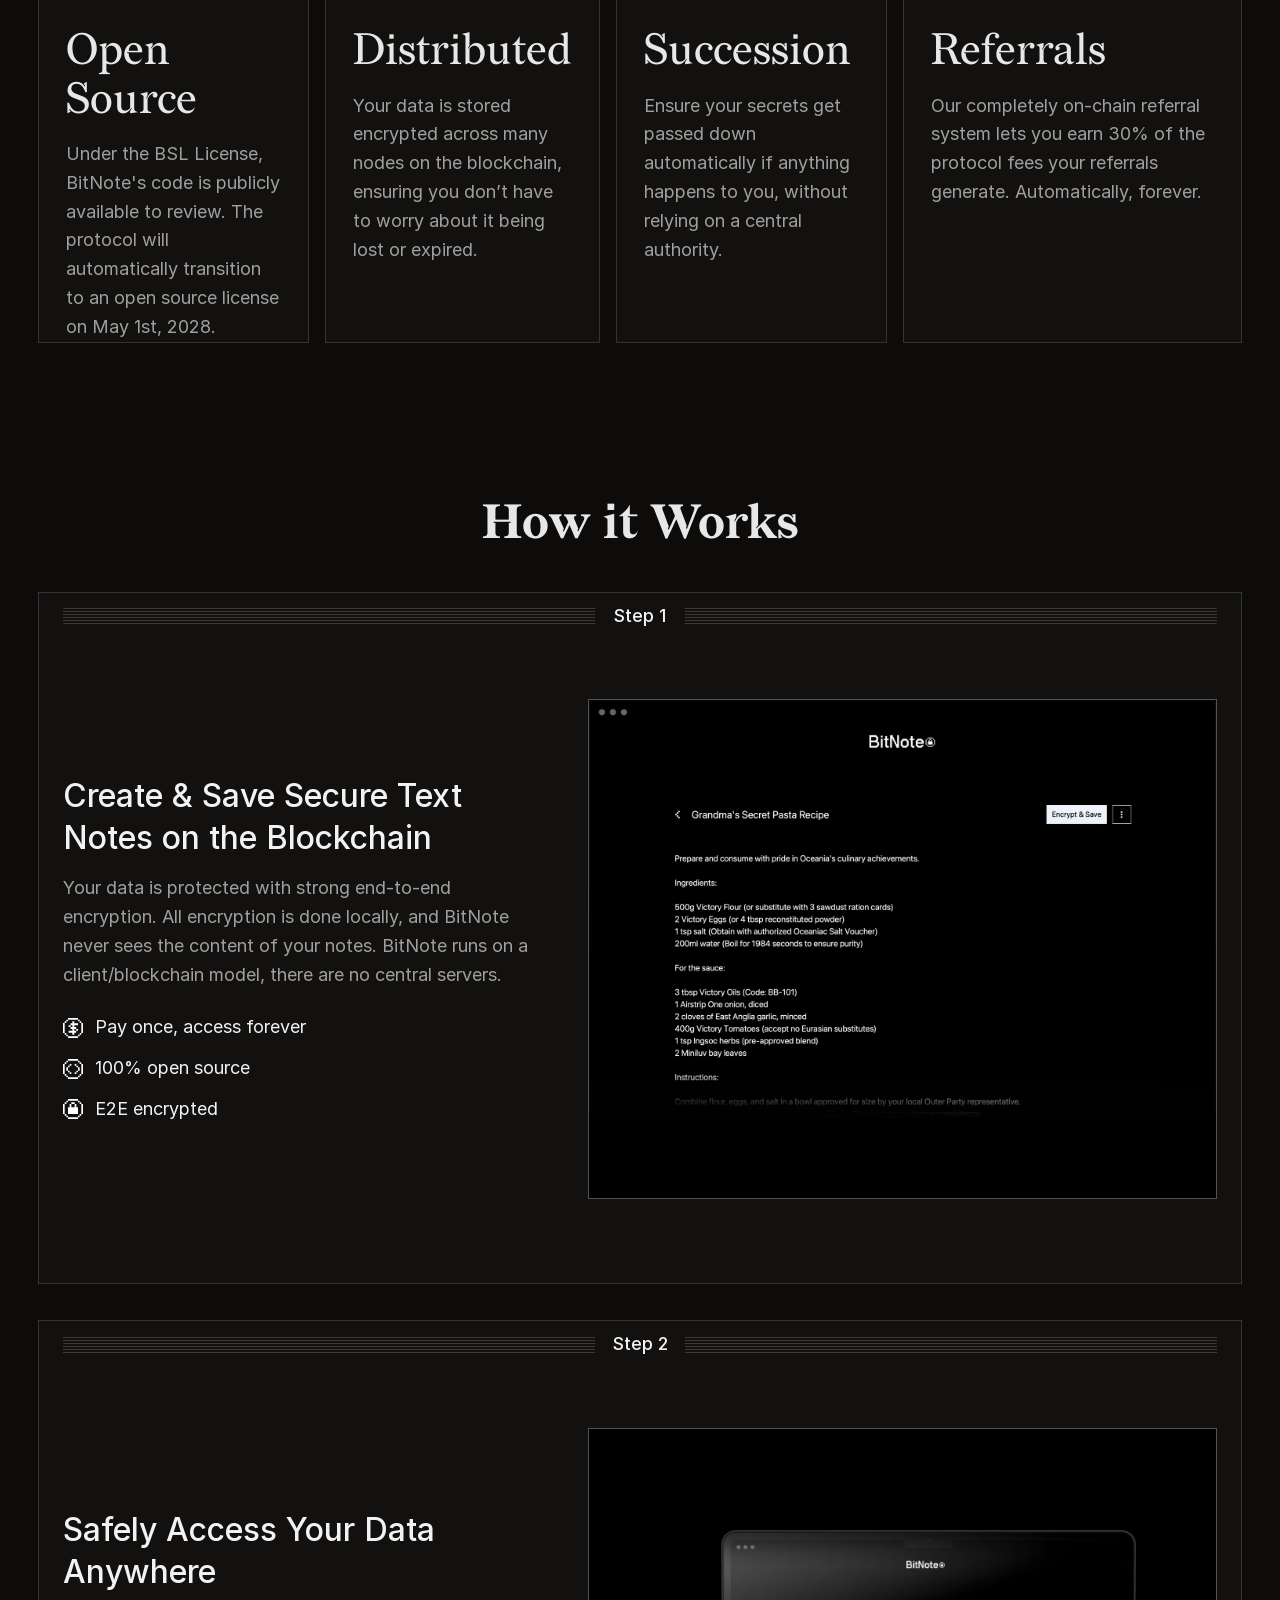
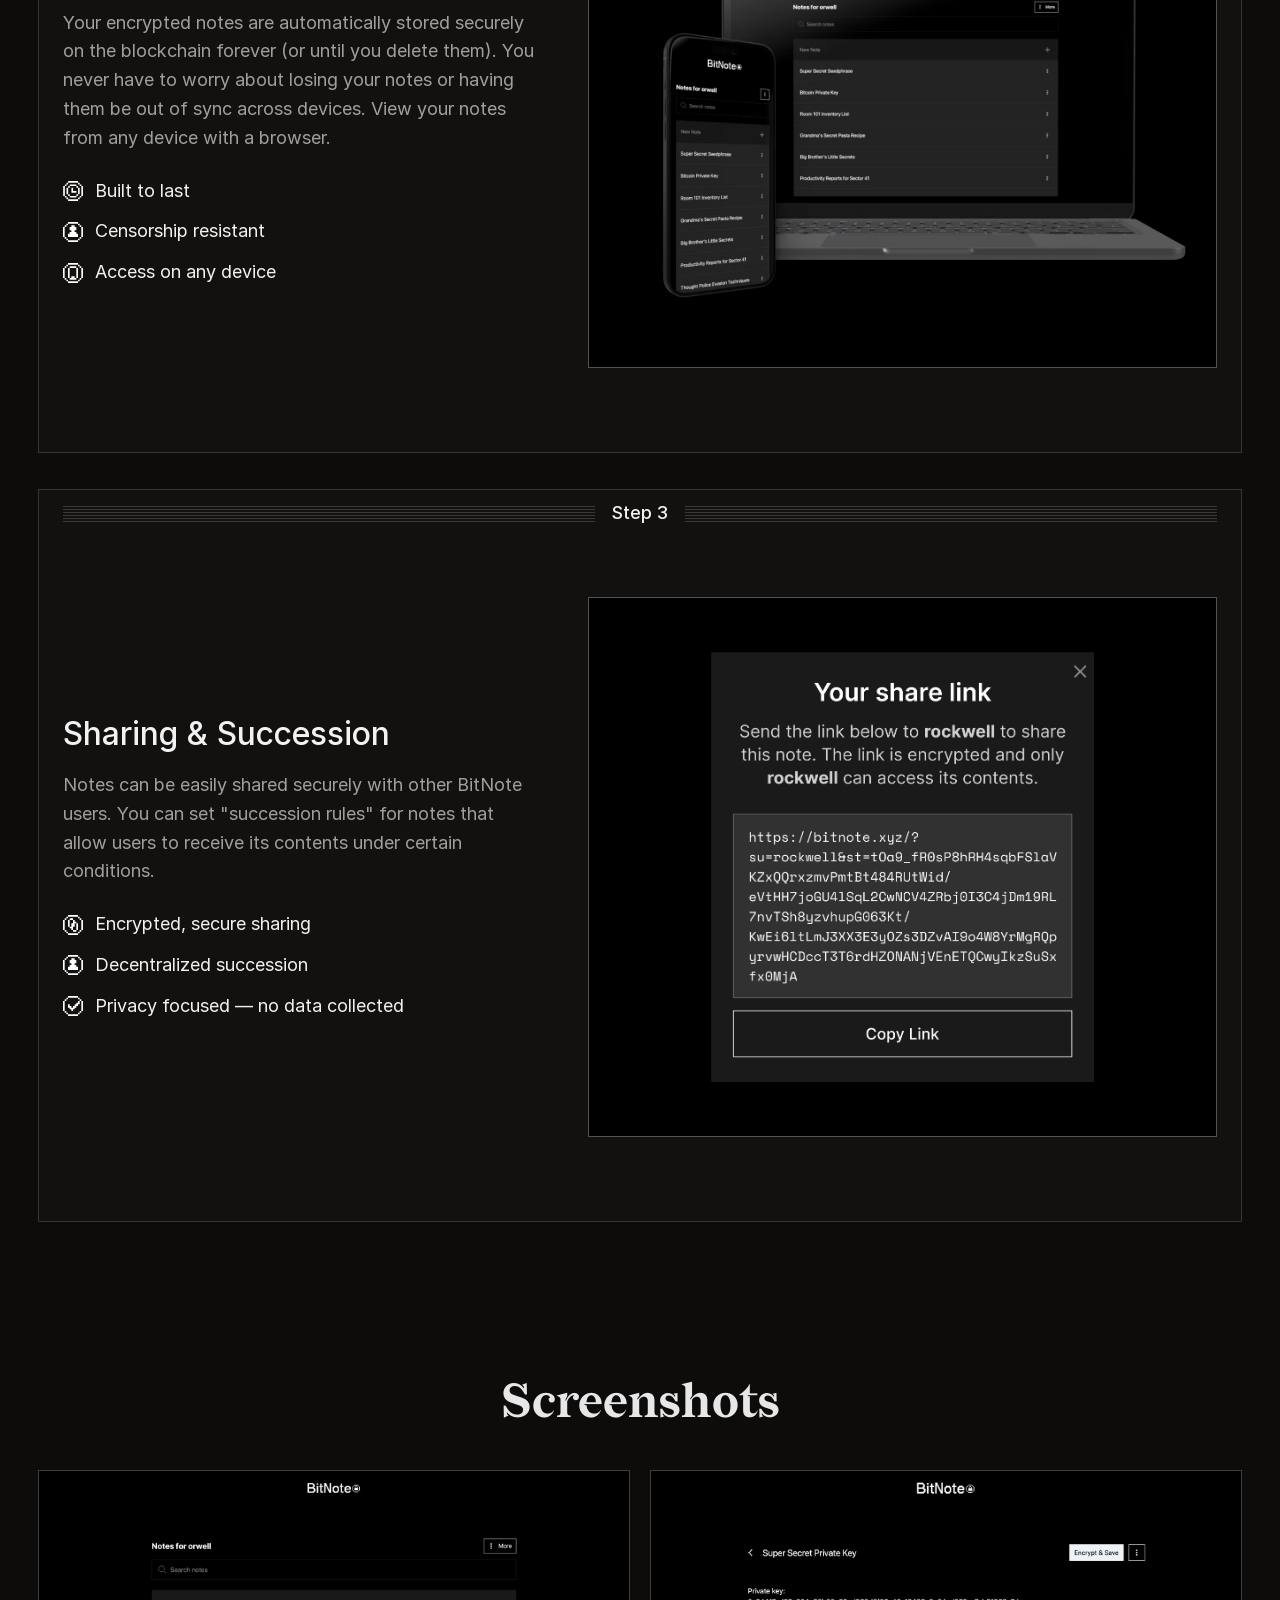
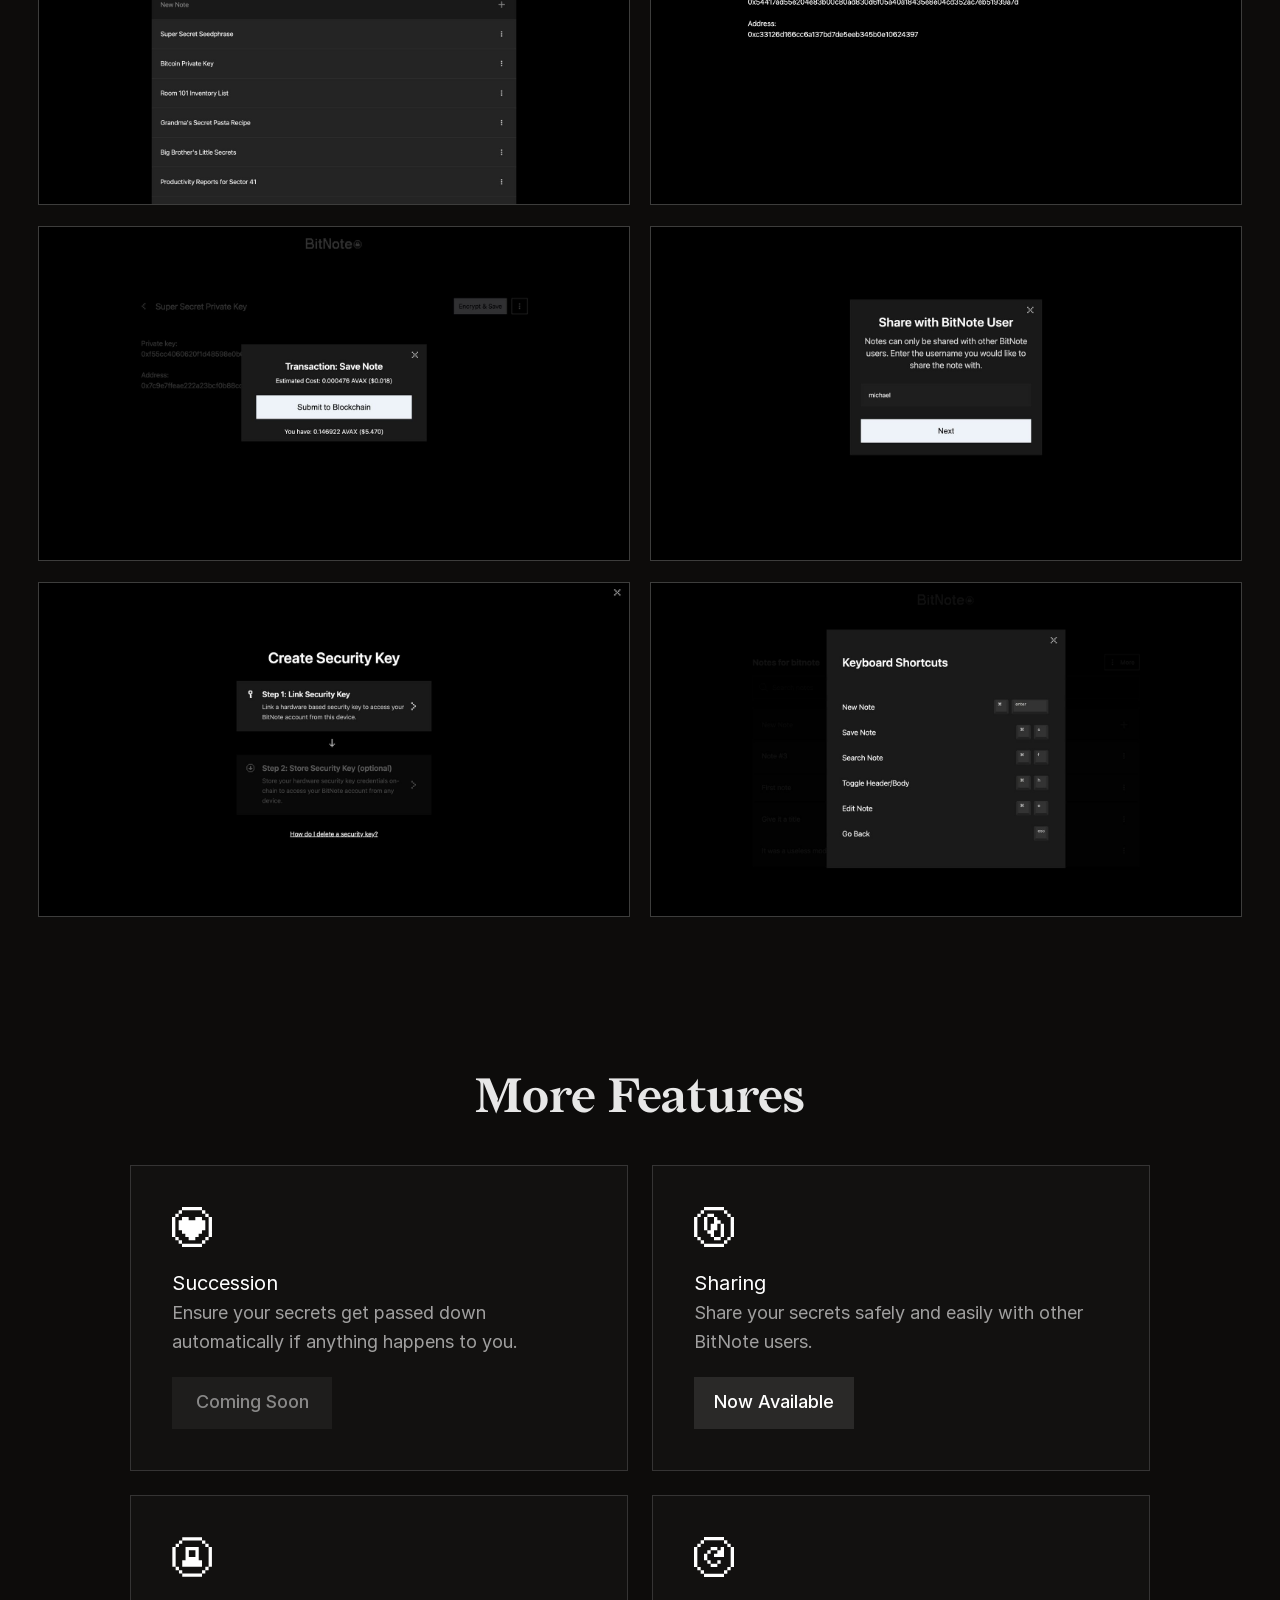
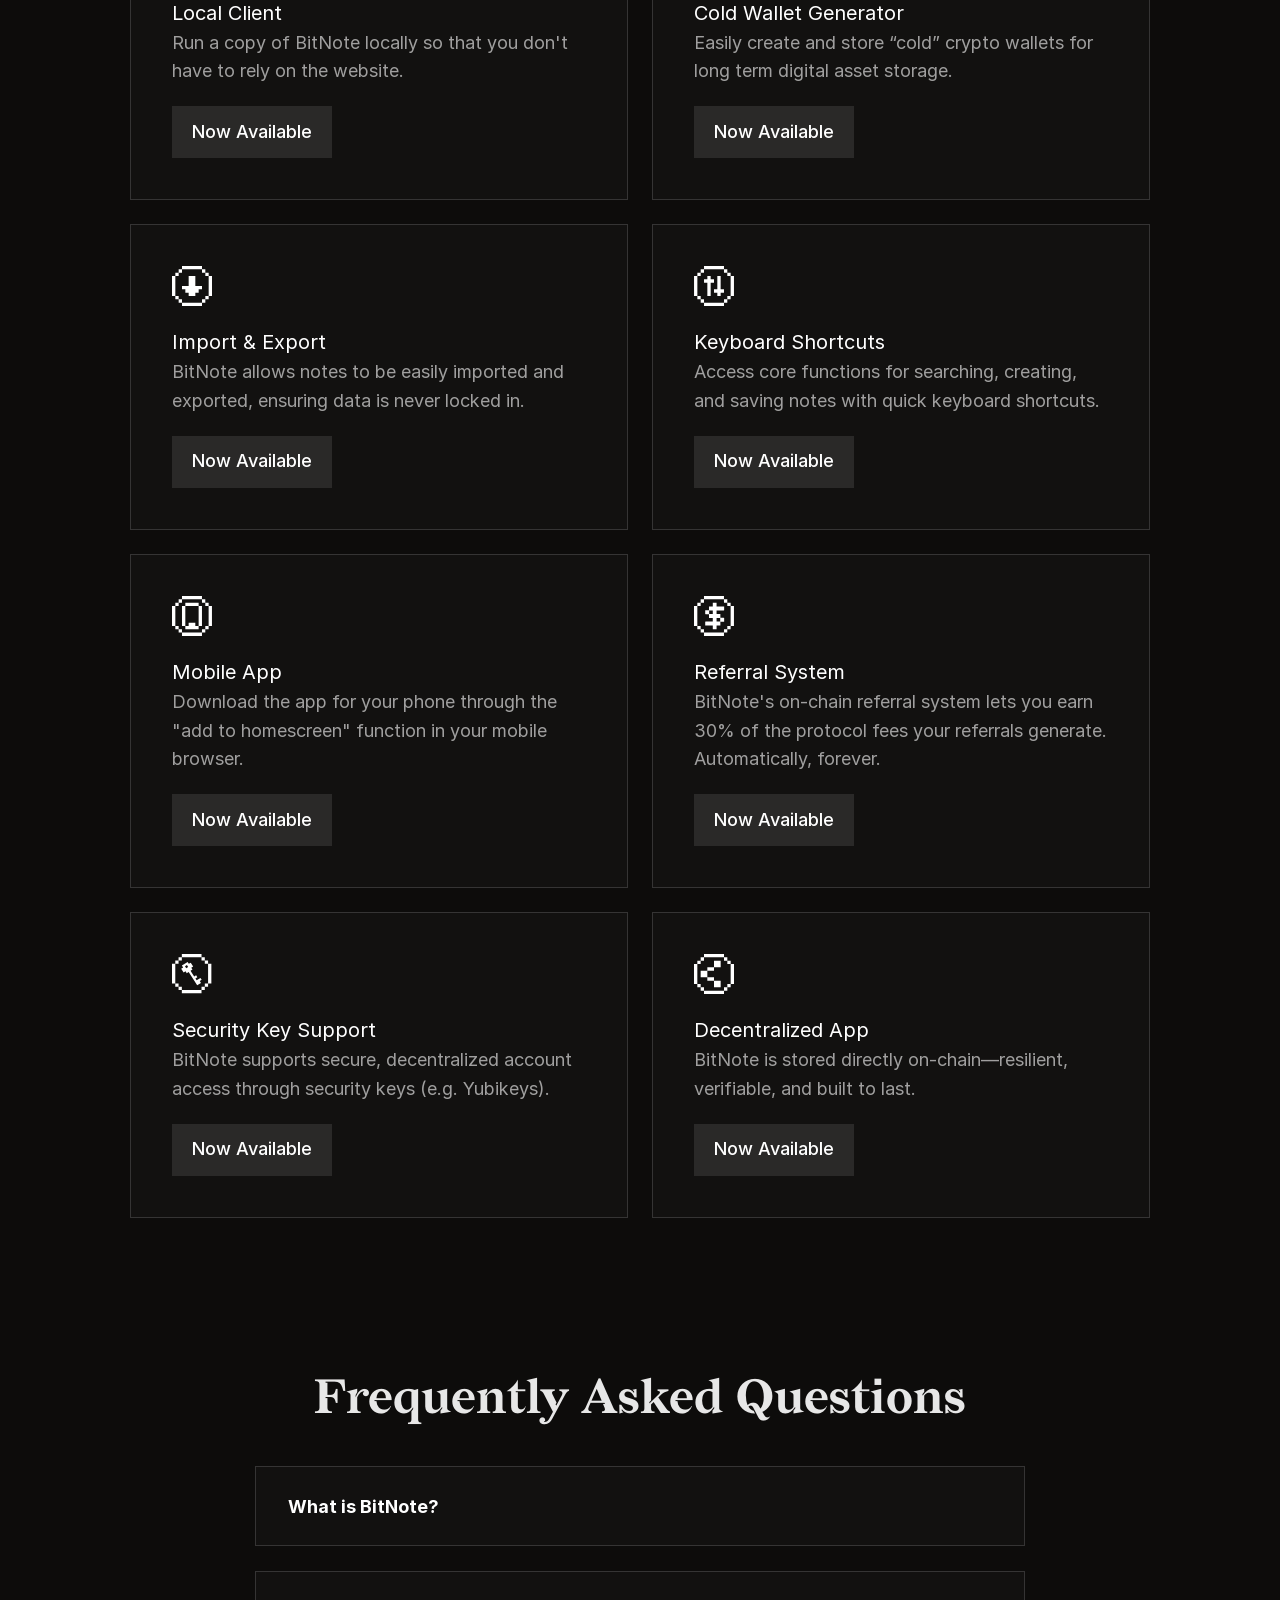
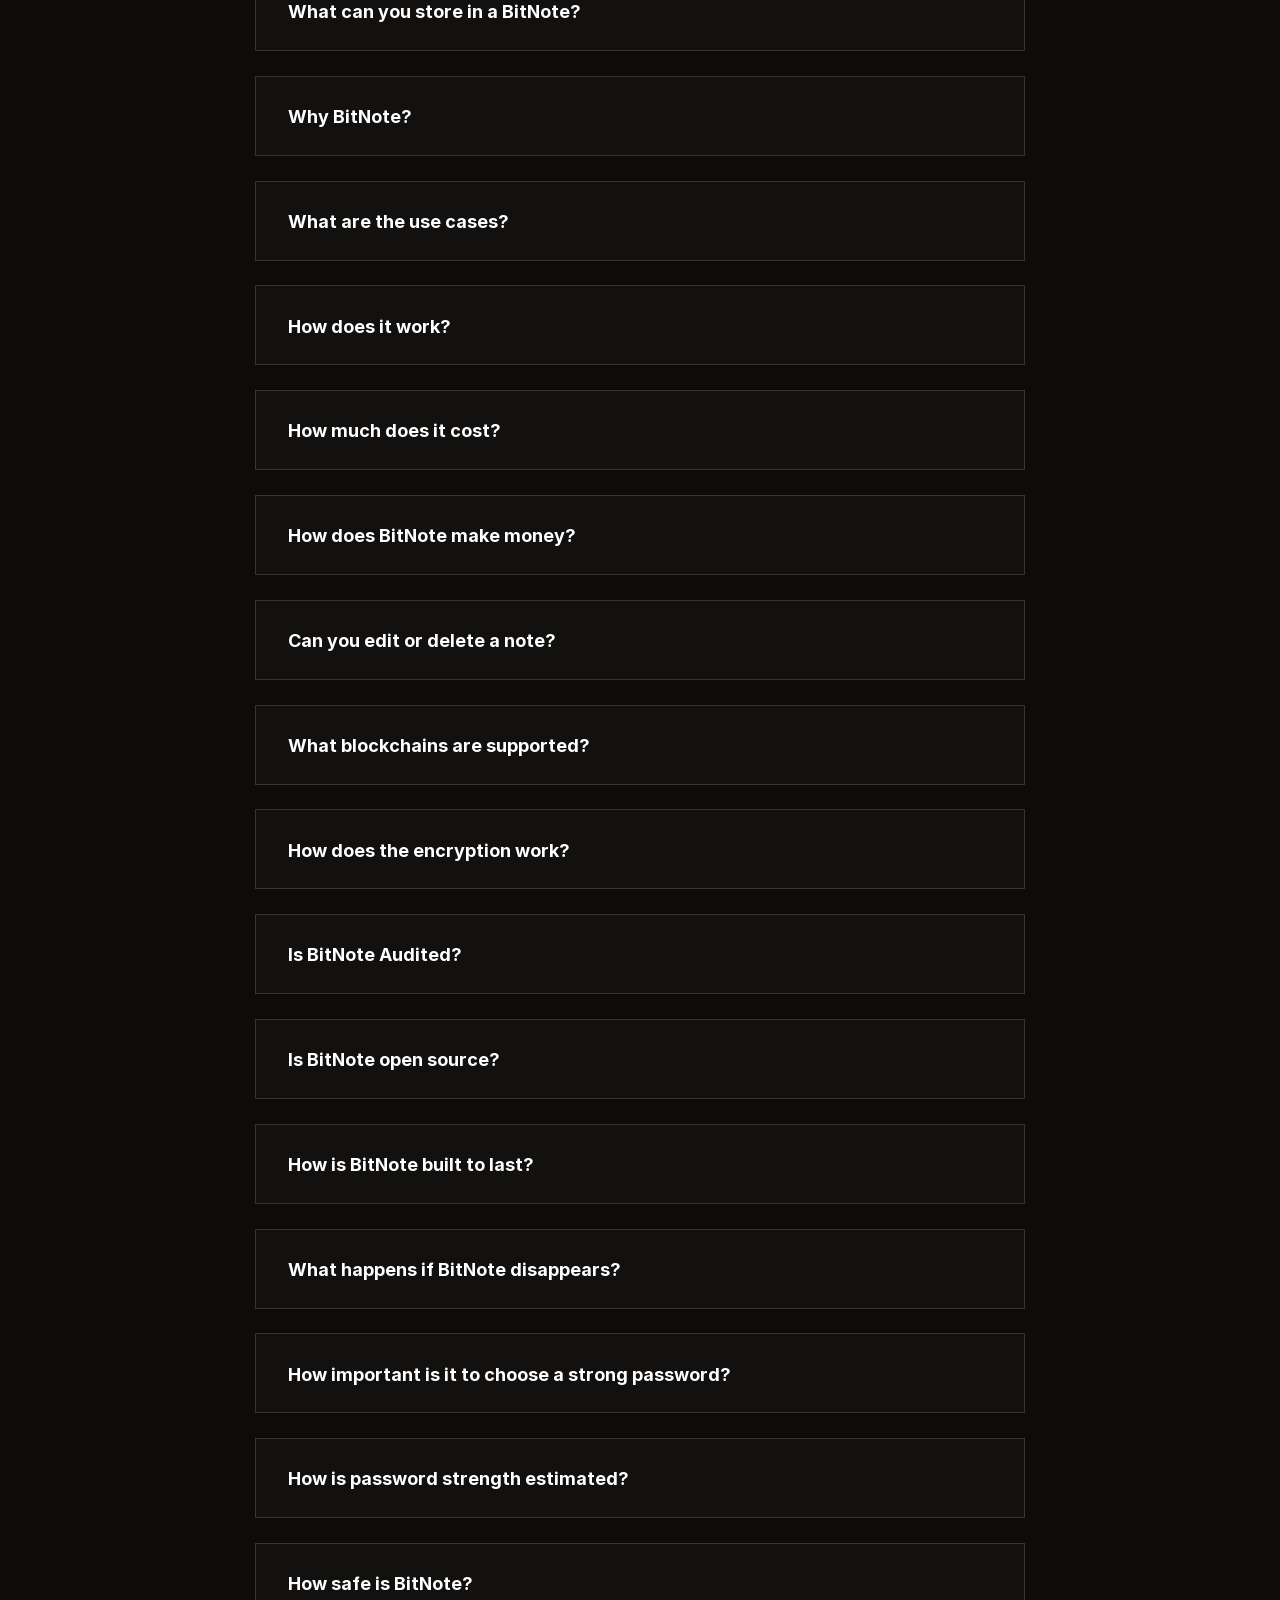
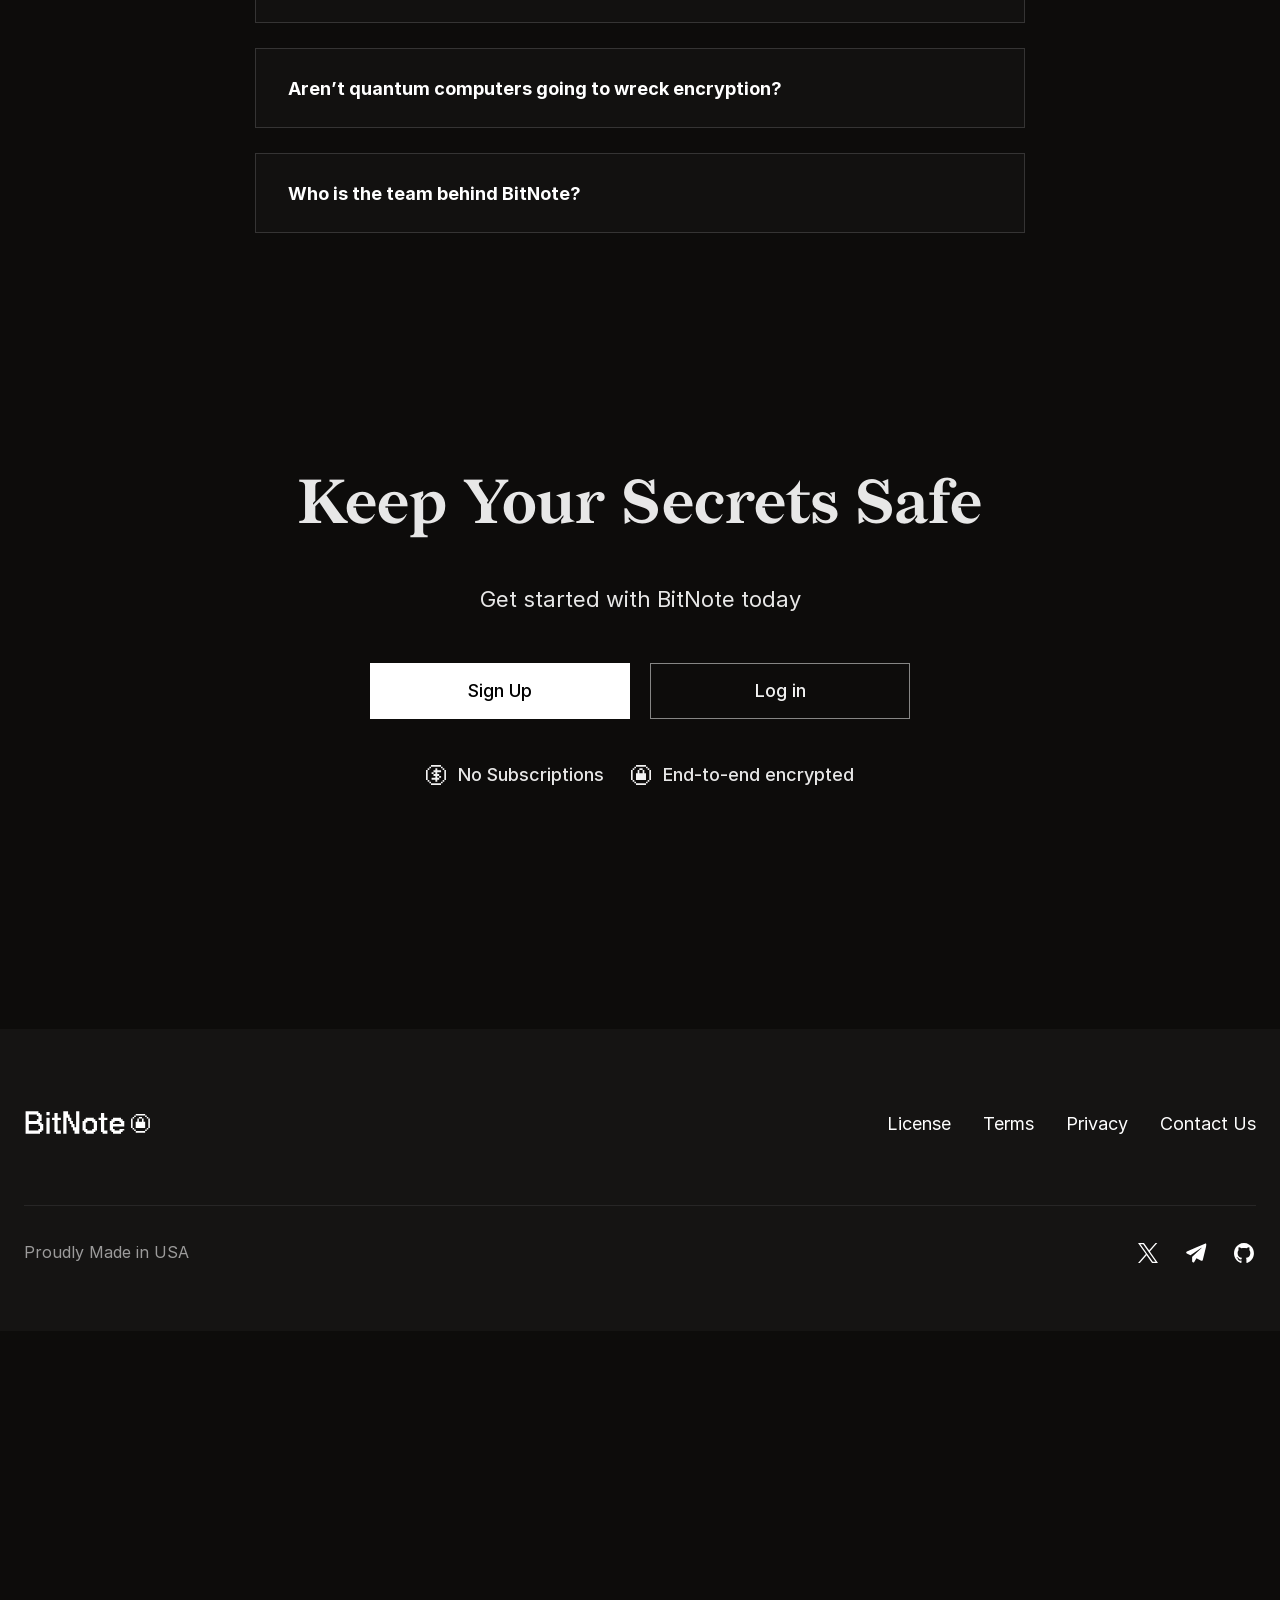
==== commit 95cd32b1: "Shorten homepage subheadline; remove misleading 'Pay once' claim Old: 'Private vault for passwords, " ====
--- a/website/index.html
+++ b/website/index.html
@@ -89,7 +89,7 @@
           <div class="div-block-148">
             <div class="div-block-151">
               <h1 class="heading">Protect Your <span class="text-span-2">Secrets</span>. Forever.</h1>
-              <p class="subheading">Private vault for passwords, keys, and notes. <br>Built to outlive any company. Pay once. Own it for life.<br></p>
+              <p class="subheading">Private vault for passwords, keys, and notes — built to outlive any company.</p>
             </div>
           </div>
           <div class="div-block-149">
